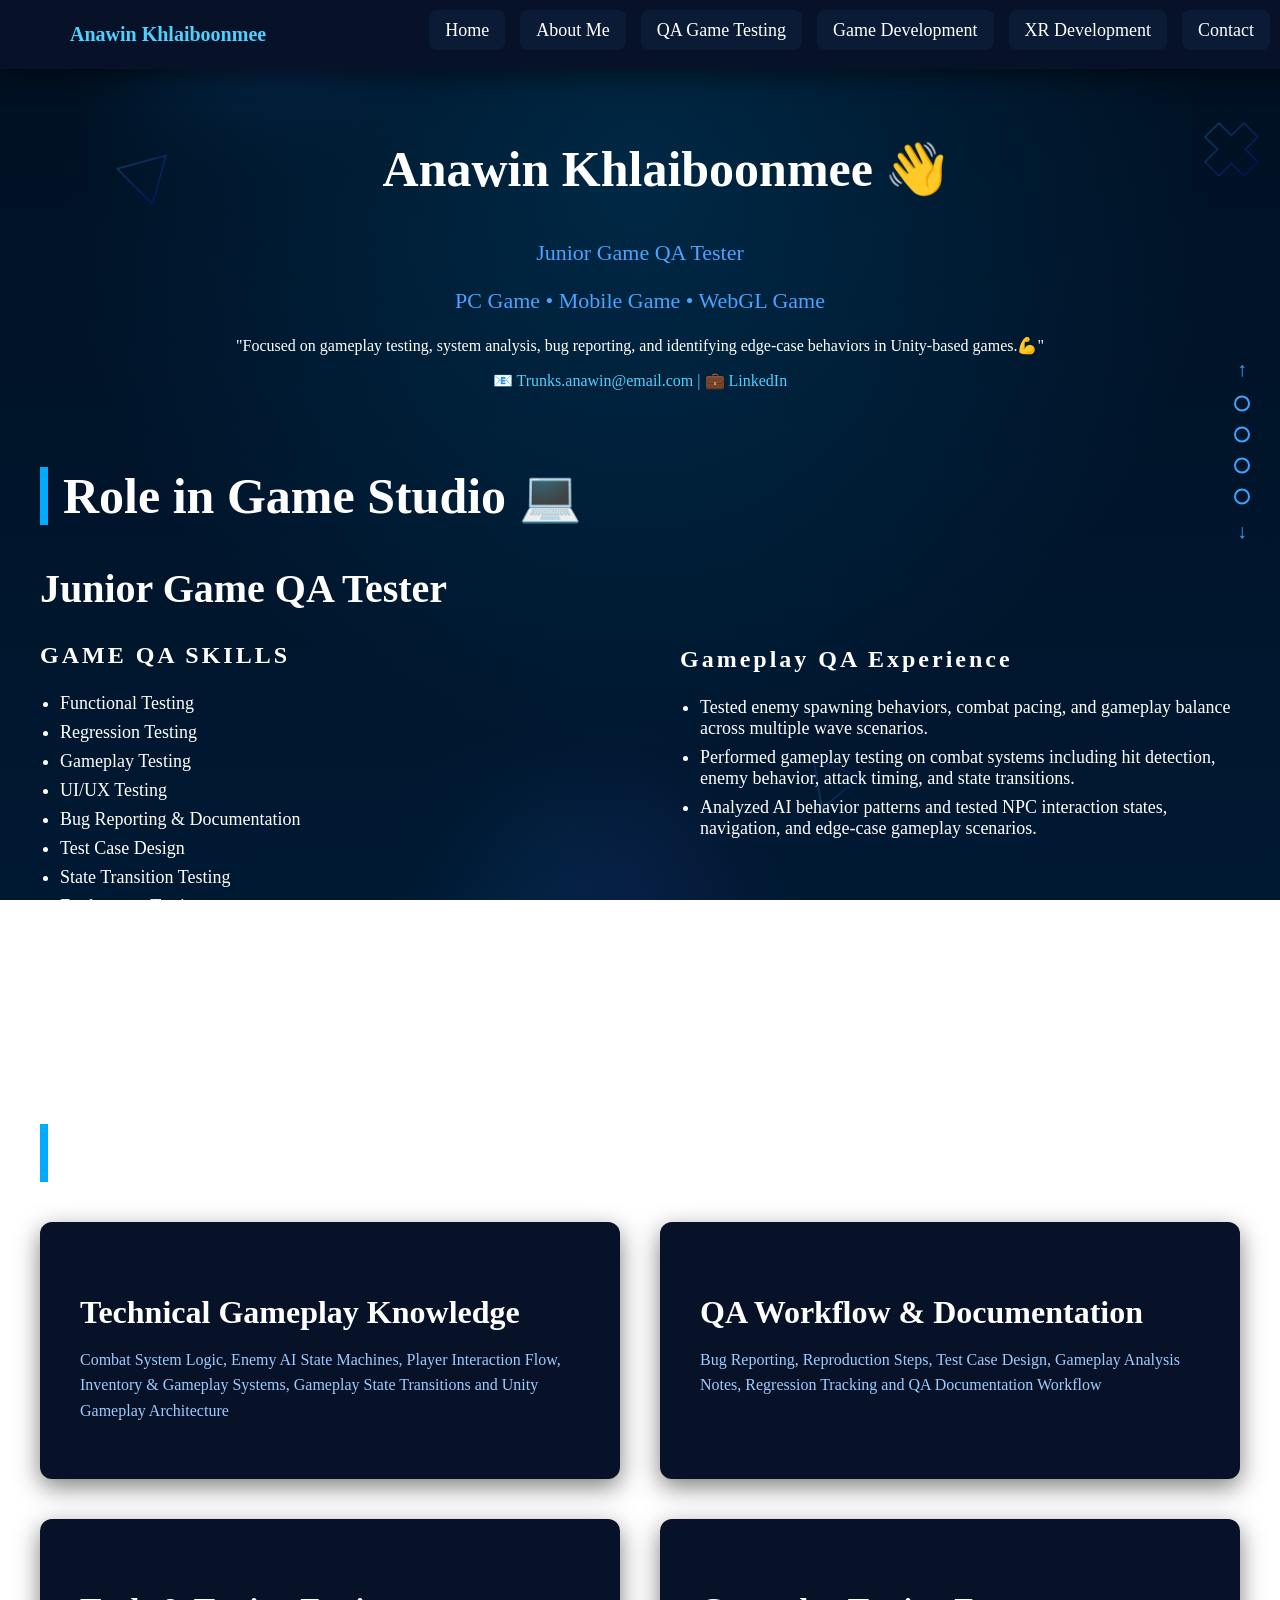
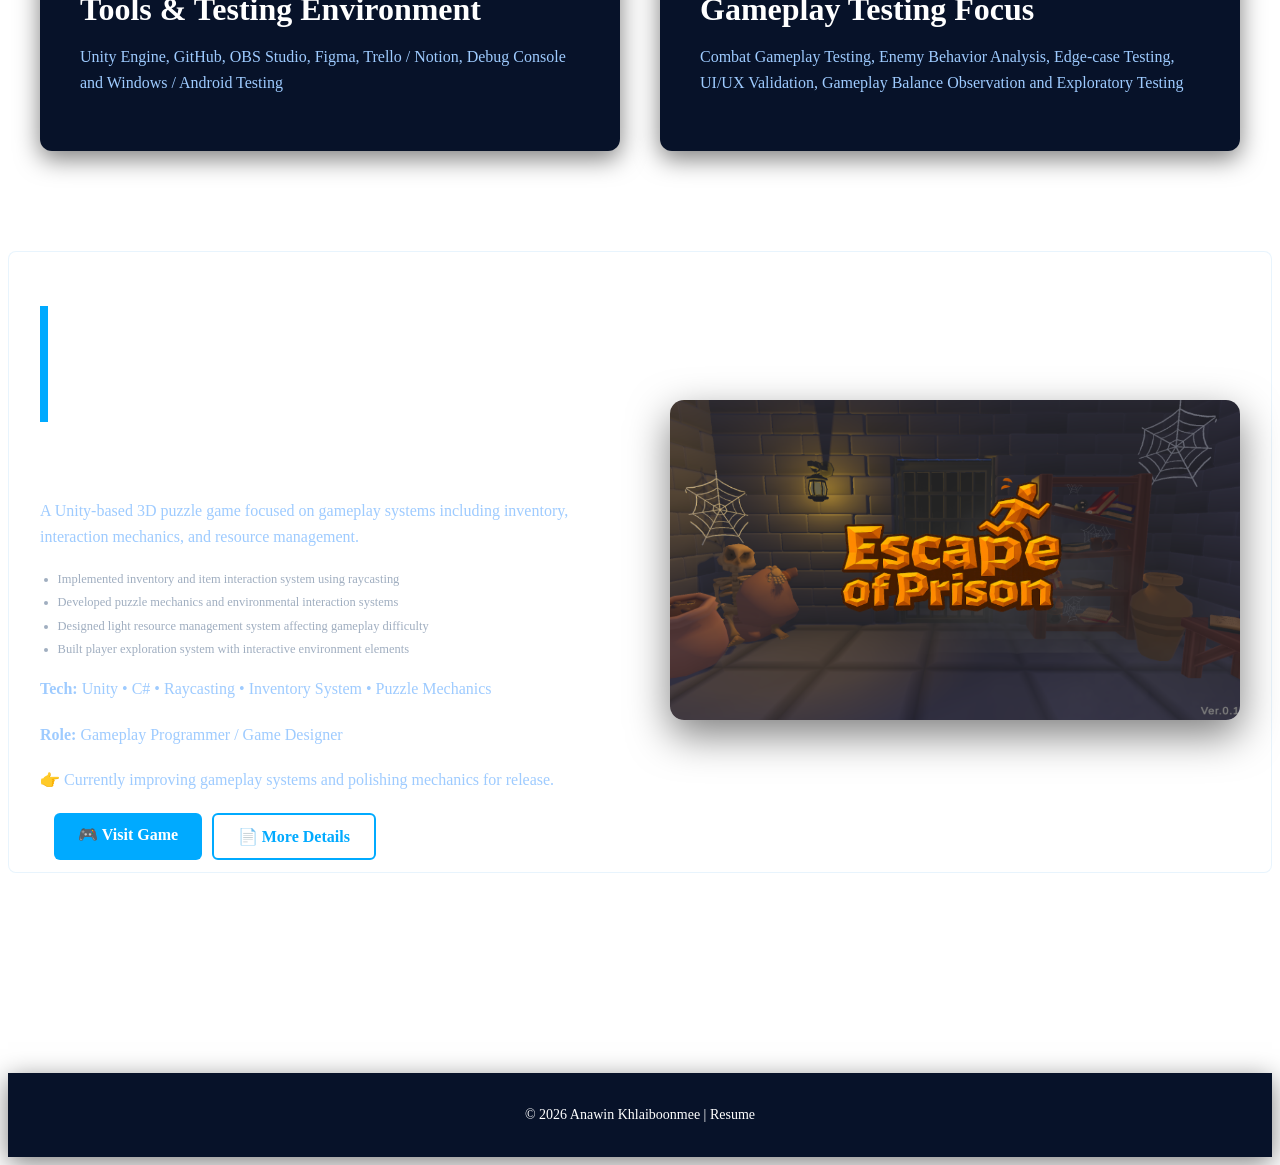
==== index.html @ 95ce9db5 "NewUpdate QA Tester" ====
<!DOCTYPE html>
<html lang="en">

<head>
<meta charset="UTF-8">
<meta name="viewport" content="width=device-width, initial-scale=1.0">
<title>Game QA Portfolio</title>
<link rel="stylesheet" href="style.css">
</head>

<body>
 <main class="main-content">
<!-- ================= NAVBAR ================= -->
<nav class="navbar">
  <div class="navbar-container">

    <div class="logo">Anawin Khlaiboonmee</div>

<ul class="nav-links" id="nav-links">
  <li><a href="index.html">Home</a></li>
  <li><a href="about.html">About Me</a></li>
    <li><a href="qa-game-project.html">QA Game Testing</a></li>
  <li><a href="game-project.html">Game Development</a></li>
  <li><a href="xr-project.html">XR Development</a></li>
  <li><a href="contact.html">Contact</a></li>
</ul>

  </div>
</nav>


<!-- ================= HERO ================= -->
<section class="hero" id="hero">

<h1 class="Name">Anawin Khlaiboonmee 👋</h1>

<p class="subtitle">
Junior Game QA Tester
</p>

<p class="platforms">
PC Game • Mobile Game • WebGL Game
</p>

<p class="watchword">
"Focused on gameplay testing, system analysis, bug reporting, and identifying edge-case behaviors in Unity-based games.💪"
</p>

<p class="contact">
📧 Trunks.anawin@email.com |
💼 <a href="https://www.linkedin.com/in/anawin-khlaiboonmee-aa7170331/" target="_blank" class="linkedin">LinkedIn</a>
</p>

</section>

<!-- ================= Scroll Button================= -->
<div class="section-nav">

    <div class="arrow up" id="scrollUp">↑</div>

    <span class="dot active" data-section="hero"></span>
    <span class="dot" data-section="role"></span>
    <span class="dot" data-section="experience"></span>
    <span class="dot" data-section="project"></span>

    <div class="arrow down" id="scrollDown">↓</div>
</div>


<!-- ================= Game Shouting=================  
<canvas id="gameCanvas"></canvas>

<div id="ui">
    <button id="startBtn">Start Game</button>

    <p>Score: <span id="score">0</span></p>
    <p>Time: <span id="time">10</span></p>
    <p>High Score: <span id="highScore">0</span></p>
    <p>Players: <span id="playerCount">0</span></p>
</div>
-->
<!-- ================= UNITY DEVELOPER ================= -->
<section class="Dev-skill-section" id="role">

<div class="dev-skill-container">

<!-- LEFT -->
<div class="Dev-skill-left">

<h1 class="title-role">Role in Game Studio 💻</h1>

<h1 class="title-dev">Junior Game QA Tester</h1>

<h3>GAME QA SKILLS</h3>
<ul>
<li>Functional Testing</li>
<li>Regression Testing</li>
<li>Gameplay Testing</li>
<li>UI/UX Testing</li>
<li>Bug Reporting & Documentation</li>
<li>Test Case Design</li>
<li>State Transition Testing</li>
<li>Exploratory Testing</li>
<li>Combat & Gameplay Analysis</li>
</ul>

</div>

<!-- RIGHT -->
<div class="Dev-skill-right">

<h3>Gameplay QA Experience</h3>
<ul>
<li>Tested enemy spawning behaviors, combat pacing, and gameplay balance across multiple wave scenarios.</li>
<li>Performed gameplay testing on combat systems including hit detection, enemy behavior, attack timing, and state transitions.</li>
<li>Analyzed AI behavior patterns and tested NPC interaction states, navigation, and edge-case gameplay scenarios.</li>
</ul>

</div>

</div>

</section>

<!-- Expertise Section -->
<section class="expertise-section" id="experience">

<div class="expertise-container">

<h2 class="expertise-title">Technical + Workflow + QA Mindset</h2>

<div class="expertise-grid">

<div class="expertise-box">
<h3>Technical Gameplay Knowledge</h3>
<p>Combat System Logic, Enemy AI State Machines, Player Interaction Flow, Inventory & Gameplay Systems, Gameplay State Transitions and Unity Gameplay Architecture</p>
</div>

<div class="expertise-box">
<h3>QA Workflow & Documentation</h3>
<p>Bug Reporting, Reproduction Steps, Test Case Design, Gameplay Analysis Notes, Regression Tracking and QA Documentation Workflow</p>
</div>

<div class="expertise-box">
<h3>Tools & Testing Environment</h3>
<p>Unity Engine, GitHub, OBS Studio, Figma, Trello / Notion, Debug Console and Windows / Android Testing</p>
</div>

<div class="expertise-box">
<h3>Gameplay Testing Focus</h3>
<p>Combat Gameplay Testing, Enemy Behavior Analysis, Edge-case Testing, UI/UX Validation, Gameplay Balance Observation and Exploratory Testing</p>
</div>

</div>

</div>

</section>

<!-- Current Project Section -->
<section class="project-section" id="project">

<div class="project-container">

<!-- LEFT SIDE -->
<div class="project-left">

<h2 class="project-title">Escape of Prison(In Development)</h2>

<h3>Focus: Gameplay Systems & Interaction Design</h3>

    <p>
        A Unity-based 3D puzzle game focused on gameplay systems including
         inventory, interaction mechanics, and resource management.
    </p>

    <ul class="project0-features">
        <li>Implemented inventory and item interaction system using raycasting</li>
        <li>Developed puzzle mechanics and environmental interaction systems</li>
        <li>Designed light resource management system affecting gameplay difficulty</li>
        <li>Built player exploration system with interactive environment elements</li>
    </ul>

    <p><strong>Tech:</strong> Unity • C# • Raycasting • Inventory System • Puzzle Mechanics</p>

    <p><strong>Role:</strong> Gameplay Programmer / Game Designer</p>

        <p>
        👉 Currently improving gameplay systems and polishing mechanics for release.
    </p>
    <div class="project-buttons showcase-buttons">

<a href="https://pt-devt.itch.io/escape-of-prison"class="btn-primary"target="_blank">
🎮 Visit Game
</a>

<a href="dev-project.html"class="btn-secondary">📄 More Details</a>

</div>
</div>

<!-- RIGHT SIDE -->
<div class="project-right reveal-right">
<img src="images/Escape_Game.png" alt="Monster Buddy AR">
<script src="script.js"></script>
</div>
</div>
</section>
</main>
<!-- ================= FOOTER ================= -->
<footer class="footer-bar">

<p>© 2026 Anawin Khlaiboonmee | Resume</p>

</footer>


</body>
</html>
---- style.css ----
/* ---------------- GLOBAL ---------------- */

body{
background:
radial-gradient(circle at 50% 20%, rgba(0,170,255,0.15), transparent 60%),
linear-gradient(
180deg,
rgba(0,29,61,0.55),
rgba(0,38,77,0.65)
),
url("Background.png");

background-size:cover;
background-position:center;
background-repeat:no-repeat;
background-attachment:fixed;

color:white;
min-height:100vh;
overflow-x:hidden;

}

main{
    flex:1;
}

/* ---------------- NAVBAR ---------------- */

.navbar{
    position:fixed;
    top:0;
    left:0;
    width:100%;
    display:flex;
    justify-content:center;
    background:#071229;
    padding:20px 30px;
    box-shadow:0 6px 25px rgba(0,0,0,0.5);
    z-index:1000;
}

.navbar-container{
    width:100%;
    max-width:1200px;
    display:flex;
    justify-content:space-between;
    align-items:center;
}

.menu-toggle{
    display:none;
    font-size:28px;
    cursor:pointer;
    color:white;
}

.logo{
    font-size:20px;
    font-weight:bold;
    color:#4fd1ff;
}
.Name{
    font-size:50px;
}
.nav-links{
    display:flex;
    list-style:none;
    gap:15px;
    margin:0;
    padding:0;
}

.nav-links a{
    text-decoration:none;
    padding:10px 16px;
    border-radius:8px;
    background:#0b1b35;
    color:white;
}


/* ---------------- HERO ---------------- */

.hero{
    text-align:center;
    margin-top:140px;   /* ลดลงเล็กน้อย */
}

.Name{
    padding-top:0;      /* ลบ padding-top */
    padding-left:50px;    /* ลบ padding-right */
}

.subtitle,
.platforms{
    margin-top:10px;
    font-size:22px;
    color:#4ba2ff;
}

.contact{
    margin-top:10px;
    color:#4fd1ff;
}

.linkedin{
    color:#4fd1ff;
    text-decoration:none;
}

.linkedin:hover{
    color:#0077b5;
}

/* ---------------- Scroll-Button ---------------- */
.section-nav{
    position:fixed;
    right:30px;
    top:50%;
    transform:translateY(-50%);
    display:flex;
    flex-direction:column;
    align-items:center;
    gap:15px;
    z-index:1000;
}

.dot{
    width:12px;
    height:12px;
    border-radius:50%;
    border:2px solid #3aa3ff;
    cursor:pointer;
    transition:0.3s;
}

.dot.active{
    background:#3aa3ff;
    box-shadow:0 0 10px #3aa3ff;
    animation:pulse 1.5s infinite;
}

.arrow{
    font-size:20px;
    color:#3aa3ff;
    cursor:pointer;
    transition:0.3s;
}

.arrow:hover{
    transform:scale(1.3);
}

@keyframes pulse{

    0%{transform:scale(1)}
    50%{transform:scale(1.3)}
    100%{transform:scale(1)}

}


/* ---------------- Mini Game ---------------- */

#gameCanvas {
    position: fixed;
    top: 0;
    left: 0;
    z-index: 1; /* ให้สูงขึ้นนิดนึง */
}

#ui {
    position: fixed;
    bottom: 20px;
    right: 20px;

    z-index: 999; /* อยู่หน้าสุด */
    
    background: rgba(0, 0, 0, 0.6);
    padding: 15px;
    border-radius: 10px;
    color: white;
}
#ui {
    pointer-events: auto;
}

#gameCanvas {
    pointer-events: auto;
}


/* ---------------- DEV + QA + design SECTION BASE ---------------- */

.Dev-skill-section,
.QA-section,
.Game-design-section{
    padding:20px 20px;
}

.dev-skill-container,
.QA-container,
.Game-design-container{
    max-width:1200px;
    margin:auto;

    display:flex;
    justify-content:space-between;
    align-items:flex-start;
    gap:80px;
}

/* columns */

.Dev-skill-left,
.Dev-skill-right,
.QA-skill-left,
.QA-skill-right,
.Game-design-skill-left,
.Game-design-skill-right{
    flex:1;
    
}

/* ---------------- TITLES ---------------- */
.title-role{
    border-left:8px solid #00aaff;
    padding-left:15px;
    font-size:50px;
    font-weight:700;
    margin-bottom:40px;
}

.title-dev,
.title-QA,
.title-Game-design{
    font-size:40px;
    font-weight:700;
    margin-bottom:20px;
}

/* ---------------- HEADINGS ---------------- */

.Dev-skill-section h3,
.QA-section h3,
.Game-design-section h3{
    margin-top:30px;
    letter-spacing:3px;
    font-size:24px;
}

/* ---------------- LIST ---------------- */
.Dev-skill-right{
    margin-top:190px;
}

.QA-skill-right{
    margin-top:75px;
}
.Game-design-skill-right{
    margin-top:75px;
}
ul{
    margin-top:10px;
    padding-left:20px;
    
}

li{
    margin-bottom:8px;
    font-size:18px;
}

/* ---------------- FOOTER ---------------- */


.footer-bar {
    width: 100%;
    margin-top:200px;
    padding: 20px 0;
    text-align: center;
    background: #071229;
    font-size: 14px;
    box-shadow: 0 6px 25px rgba(0,0,0,0.5);
}

/* -------- EXPERTISE SECTION -------- */

.expertise-section{
padding:100px 20px;
}

.expertise-container{
max-width:1200px;
margin:auto;
}

.expertise-title{
    border-left:8px solid #00aaff;
    padding-left:15px;
    font-size:50px;
    font-weight:700;
    margin-bottom:40px;

    text-align:left;
}


.expertise-grid{
display:grid;
grid-template-columns:1fr 1fr;
gap:40px;
}

.expertise-box{
background:#071229;
padding:40px;
border-radius:12px;
box-shadow:0 8px 25px rgba(0,0,0,0.5);
text-align:left;
}

.expertise-box h3{
margin-bottom:10px;
font-size:32px;
}

.expertise-box p{
color:#9ecbff;
line-height:1.6;
}

/* -------- CURRENT PROJECT -------- */

.project-section{
padding:50px 20px;
}

.project-container{
max-width:1200px;
margin:auto;

display:flex;
justify-content:space-between;
align-items:center;

gap:80px;
}

.project-left{
flex:1;
}

.project-right{
flex:1;
text-align:center;
}

.project-title{
border-left:8px solid #00aaff;
padding-left:15px;
font-size:50px;
margin-bottom:30px;
}

.project-left h3{
font-size:26px;
margin-bottom:15px;
}

.project-left p{
color:#9ecbff;
line-height:1.6;
margin-bottom:20px;
}

.project-left li{
margin-bottom:8px;
}

.project-right img{
max-width:100%;
border-radius:10px;
box-shadow:0 10px 30px rgba(0,0,0,0.5);
}

/* scroll reveal animation */
.reveal-right{
opacity:0;
transform:translateX(120px);
filter:blur(6px);
transition:all 0.9s ease;
}

.reveal-right.active{
opacity:1;
transform:translateX(0);
filter:blur(0);
}

/* -------- PROJECT BUTTONS -------- */

.project-buttons {
  margin-top: 30px;
  display: flex;
  flex-direction: row;
  gap: 15px;
  padding-right: 220px;
}

.btn-primary{
background:#00aaff;
color:white;

border:none;
padding:12px 24px;

font-size:16px;
font-weight:600;

border-radius:6px;

cursor:pointer;

transition:all 0.25s ease;
}

.btn-primary:hover{
background:#008fcc;
transform:translateY(-2px);
box-shadow:0 6px 15px rgba(0,0,0,0.4);
}

/* secondary button */
.project-buttons a{
text-decoration:none !important;
}
.btn-secondary{
background:transparent;
color:#00aaff;

border:2px solid #00aaff;
padding:12px 24px;

font-size:16px;
font-weight:600;

border-radius:6px;

cursor:pointer;

transition:all 0.25s ease;

text-decoration:none;
display:inline-block;
}

.btn-secondary,
.btn-secondary:link,
.btn-secondary:visited{
text-decoration:none;
color:#00aaff;
}

.btn-secondary:hover,
.btn-secondary:active{
background:#00aaff;
color:white;
transform:translateY(-2px);
text-decoration:none;
}


/* ---------------- INTRO SECTION ----------------*/

.Introduction-section{
    padding: 80px 10%;
}

/* container layout */

.project-container{
    display: flex;
    align-items: center;
    justify-content: space-between;
    gap: 60px;
}

/* LEFT TEXT AREA */

.Introduction-left{
    max-width: 600px;
}

/* TITLE */

.introduction-title{
    border-left:8px solid #00aaff;
    font-size: 50px;
    font-weight: 700;
    margin-bottom: 25px;
    position: relative;
    padding-left: 20px;
}

/* name */

.Name-Introduction{
    font-size: 28px;
}
.Name-Unitysity{
    font-size: 20px;
}
/* paragraph */

.Introduction-left p{
    text-align: justify;      /* เรียงขอบซ้ายขวา */
    max-width: 620px;         /* ความกว้างข้อความ */
    line-height: 1.7;         /* ระยะห่างบรรทัด */
    margin-bottom: 20px;      /* ระยะห่างระหว่าง paragraph */
    font-size: 17px;
    color: #99b9f1;
}

/* RIGHT IMAGE */

.profile-right{
    display: flex;
    justify-content: center;
    align-items: center;
}

/* profile image */

.profile-img{
    width: 620px;
    max-width: 100%; 
    transform: translateX(60px);
    transition: transform 0.3s ease;
}

/* hover effect */

.profile-img:hover{
    transform: scale(1.05);
}

/* ---------------- Contact SECTION ---------------- */
.contact-left{
    max-width:600px;
}
.project-container{
    display:flex;
    justify-content:flex-start;
}
.Contact-title{
    border-left:8px solid #00aaff;
    font-size: 50px;
    font-weight: 700;
    margin-bottom: 25px;
    position: relative;
    padding-left: 20px;
}
.contact-btn{
    display: inline-flex;
    align-items: center;
    justify-content: center;

    padding: 8px 16px;
    margin-top: 8px;

    border: 2px solid #00b4ff;
    border-radius: 8px;

    color: #8fd3ff;
    text-decoration: none;
    font-size: 14px;

    background: transparent;
    transition: 0.3s ease;
}

.contact-btn:hover{
    background: #00b4ff;
    color: #001b2e;
}
.contact-btn:hover{
    background:#00b4ff;
    color:#001b2e;
    box-shadow:0 0 10px #00b4ff;
}

/* ---------------- Project0 ---------------- */

/* ── Wrapper ── */
.projects0 {
  max-width: 1200px;
  margin: auto;
  padding: 40px;
}

/* ── Card ── */
.project0-card {
  display: flex;
  gap: 32px;
  background: #0a1f35;
  border-radius: 12px;
  padding: 30px;
  box-shadow: 0 10px 25px rgba(0, 0, 0, 0.4);
  align-items: flex-start;
}

/* ── LEFT: info ── */
.project0-info {
  flex: 1.2;        /* ซ้ายกว้างกว่าขวานิดนึง */
  min-width: 0;
}

.project0-info h2 {
  margin-bottom: 8px;
}

.project0-info p {
  margin-bottom: 12px;
  font-size: 0.88rem;
  line-height: 1.6;
  color: #a0aec0;
}

/* ── Tag row ── */
.project-tag-row {
  display: flex;
  align-items: center;
  gap: 0.75rem;
  flex-wrap: wrap;
  margin-bottom: 0.5rem;
}

.release-badge {
  font-size: 0.72rem;
  font-weight: 600;
  color: #68d391;
  background: rgba(104, 211, 145, 0.1);
  border: 1px solid rgba(104, 211, 145, 0.35);
  border-radius: 20px;
  padding: 0.2rem 0.7rem;
}

/* ── Stats Strip ── */
.project-stats {
  display: flex;
  align-items: center;
  margin: 0.75rem 0 1rem;
  padding: 0.65rem 1rem;
  background: rgba(255, 255, 255, 0.04);
  border: 1px solid rgba(99, 179, 237, 0.2);
  border-radius: 10px;
}

.stat-item {
  display: flex;
  flex-direction: column;
  align-items: center;
  flex: 1;
}

.stat-number {
  font-size: 1.3rem;
  font-weight: 700;
  color: #63b3ed;
  line-height: 1;
}

.stat-label {
  font-size: 0.6rem;
  color: #718096;
  text-transform: uppercase;
  letter-spacing: 0.06em;
  margin-top: 0.2rem;
}

.stat-divider {
  width: 1px;
  height: 1.8rem;
  background: rgba(99, 179, 237, 0.2);
  flex-shrink: 0;
}

/* ── Two-column rows ── */
.project-sections-row {
  display: flex;
  flex-direction: row;
  gap: 0.75rem;
  margin: 0.75rem 0;
}

.project-section {
  flex: 1;
  min-width: 0;
  background: rgba(255, 255, 255, 0.03);
  border: 1px solid rgba(99, 179, 237, 0.15);
  border-radius: 8px;
  padding: 0.75rem 1rem;
}

.project-section h4 {
  font-size: 0.82rem;
  color: #63b3ed;
  margin-bottom: 0.5rem;
}

.project0-features {
  list-style: disc;
  padding-left: 1.1rem;
  margin: 0;
}

.project0-features li {
  font-size: 0.78rem;
  color: #a0aec0;
  line-height: 1.7;
  margin-bottom: 2px;
}

/* ── Bug Severity ── */
.project-section-wide {
  margin-top: 0.75rem;
  margin-bottom: 0.5rem;
}

.project-section-wide h4 {
  font-size: 0.82rem;
  color: #63b3ed;
  margin-bottom: 0.5rem;
}

.severity-row {
  display: flex;
  gap: 0.5rem;
  flex-wrap: wrap;
}

.severity-badge {
  padding: 0.2rem 0.65rem;
  border-radius: 5px;
  font-size: 0.75rem;
  font-weight: 600;
}

.s1 { background: rgba(245,101,101,0.15); color: #fc8181; border: 1px solid rgba(245,101,101,0.4); }
.s2 { background: rgba(237,137,54,0.15);  color: #f6ad55; border: 1px solid rgba(237,137,54,0.4); }
.s3 { background: rgba(104,211,145,0.15); color: #68d391; border: 1px solid rgba(104,211,145,0.4); }

/* ── Key Finding ── */
.key-finding {
  margin-top: 0.5rem;
  padding: 0.4rem 0.75rem;
  background: rgba(99, 179, 237, 0.06);
  border-left: 3px solid #63b3ed;
  border-radius: 0 5px 5px 0;
  font-size: 0.76rem;
  color: #a0aec0;
  font-style: italic;
}

/* ── Tools line ── */
.project-tools {
  font-size: 0.76rem;
  color: #718096;
  margin-top: 0.75rem;
  line-height: 1.8;
}

/* ── RIGHT: media ── */
.project0-media {
  flex: 1;
  display: flex;
  flex-direction: column;
  gap: 10px;
  position: relative;
  overflow: hidden;
  min-width: 0;
  max-width: 480px;
}
.QA-media{
      padding-top: 100px;

}

/* ── Slider ── */
.media-slider {
  display: flex;
  transition: transform 0.4s ease;
  width: 100%;
  border-radius: 8px;
  overflow: visible; 
}

.media-slider img,
.media-slider video {
  width: 100%;
  flex: 0 0 100%;
  object-fit: cover;
  object-position: center;
  border-radius: 8px;
  aspect-ratio: 16 / 9;
}

/* ── Dots ── */
.slider-dots {
  display: flex;
  justify-content: center;
  gap: 10px;
  margin-top: 6px;
}

.slider-dot {
  width: 30px;
  height: 6px;
  background: #555;
  border-radius: 10px;
  cursor: pointer;
  transition: 0.3s;
}

.slider-dot.active {
  background: #00c3ff;
  width: 40px;
}

/* ── Buttons ── */
.project-buttons {
  display: flex;
  flex-direction: row;
  justify-content: center;
  gap: 0.6rem;
  flex-wrap: wrap;
  margin-top: 4px;
}

.project1-btn {
  display: inline-block;
  padding: 9px 18px;
  background: rgba(99, 179, 237, 0.15);
  border: 1px solid rgba(99, 179, 237, 0.4);
  border-radius: 6px;
  text-decoration: none;
  color: #63b3ed;
  font-size: 0.82rem;
  font-weight: 600;
  transition: 0.2s;
}

.project1-btn:hover {
  background: rgba(99, 179, 237, 0.25);
}

.primary-btn {
  background: #63b3ed !important;
  color: #1a202c !important;
  font-weight: 700 !important;
  border-color: #63b3ed !important;
}

.primary-btn:hover {
  background: #90cdf4 !important;
}

.QAproject-buttons{
  margin-top: 30px;
  display: flex;
  flex-direction: row;
  gap: 15px;
  padding-left: 110px;
}
/* ---------------- Project1 ---------------- */
.project1-features{
    margin:10px 0;
    padding-left:18px;
}

.project1-features li{
    margin-bottom:4px;
}

.projects1{
    max-width:1200px;
    margin:auto;
    padding:40px;
}

.project1-card{
    display:flex;
    gap:40px;
    background:#0a1f35;
    border-radius:12px;
    padding:30px;
    box-shadow:0 10px 25px rgba(0,0,0,0.4);
}

/* LEFT */
.project1-info{
    flex:1;
}

.project1-info h2{
    margin-bottom:10px;
}

.project1-info p{
    margin-bottom:15px;
}

.project1-btn{
    display:inline-block;
    padding:10px 18px;
    background:#3aa3ff;
    border-radius:6px;
    text-decoration:none;
    color:white;
}

/* RIGHT */

.project1-media{
    flex:1;
    position:relative;
    overflow:hidden;
}

/* slider */
.media-slider{
    display:flex;
    transition: transform 0.4s ease;
    will-change: transform;
}

.media-slider img,
.media-slider video{
    width:100%;
    flex:0 0 100%;
    border-radius:8px;
}

/* dots */
.slider-dots{
    display:flex;
    justify-content:center;
    gap:10px;
    margin-top:10px;
}

.slider-dot{
    width:30px;
    height:6px;
    background:#555;
    border-radius:10px;
    cursor:pointer;
    transition:0.3s;
}

.slider-dot.active{
    background:#00c3ff;
    width:40px;
}

/* ---------------- Project2 ---------------- */
.project2-features{
    margin:10px 0;
    padding-left:18px;
}

.project2-features li{
    margin-bottom:4px;
}

.projects2{
    max-width:1200px;
    margin:auto;
    padding:40px;
}

.project2-card{
    display:flex;
    gap:40px;
    background:#0a1f35;
    border-radius:12px;
    padding:30px;
    box-shadow:0 10px 25px rgba(0,0,0,0.4);
}

/* LEFT */
.project2-info{
    flex:1;
}

.project2-info h2{
    margin-bottom:10px;
}

.project2-info p{
    margin-bottom:15px;
}

.project2-btn{
    display:inline-block;
    padding:10px 18px;
    background:#3aa3ff;
    border-radius:6px;
    text-decoration:none;
    color:white;
}

/* RIGHT */

.project2-media{
    flex:1;
    position:relative;
    overflow:hidden;
}

.media-slider{
    display:flex;
    transition:0.4s;
}

.media-slider img,
.media-slider video{
    width:100%;
    border-radius:8px;
}

/* buttons */

.prev, .next{
    position:absolute;
    top:45%;
    transform:translateY(-50%);
    background:#00000080;
    border:none;
    color:white;
    font-size:20px;
    padding:10px;
    cursor:pointer;
}

.prev{ left:5px }
.next{ right:5px }


/* ---------------- Project3 ---------------- */
.project3-features{
    margin:10px 0;
    padding-left:18px;
}

.project3-features li{
    margin-bottom:4px;
}

.projects3{
    max-width:1200px;
    margin:auto;
    padding:40px;
}

.project3-card{
    display:flex;
    gap:40px;
    background:#0a1f35;
    border-radius:12px;
    padding:30px;
    box-shadow:0 10px 25px rgba(0,0,0,0.4);
}

/* LEFT */
.project3-info{
    flex:1;
}

.project3-info h2{
    margin-bottom:10px;
}

.project3-info p{
    margin-bottom:15px;
}

.project3-btn{
    display:inline-block;
    padding:10px 18px;
    background:#3aa3ff;
    border-radius:6px;
    text-decoration:none;
    color:white;
}

/* RIGHT */

.project3-media{
    flex:1;
    position:relative;
    overflow:hidden;
}

.media-slider{
    display:flex;
    transition:0.4s;
}

.media-slider img,
.media-slider video{
    width:100%;
    border-radius:8px;
}

/* buttons */

.prev, .next{
    position:absolute;
    top:45%;
    transform:translateY(-50%);
    background:#00000080;
    border:none;
    color:white;
    font-size:20px;
    padding:10px;
    cursor:pointer;
}

.prev{ left:5px }
.next{ right:5px }

/* ---------------- Project3 ---------------- */
.project4-features{
    margin:10px 0;
    padding-left:18px;
}

.project4-features li{
    margin-bottom:4px;
}

.projects4{
    max-width:1200px;
    margin:auto;
    padding:40px;
}

.project4-card{
    display:flex;
    gap:40px;
    background:#0a1f35;
    border-radius:12px;
    padding:30px;
    box-shadow:0 10px 25px rgba(0,0,0,0.4);
}

/* LEFT */
.project4-info{
    flex:1;
}

.project4-info h2{
    margin-bottom:10px;
}

.project4-info p{
    margin-bottom:15px;
}

.project4-btn{
    display:inline-block;
    padding:10px 18px;
    background:#3aa3ff;
    border-radius:6px;
    text-decoration:none;
    color:white;
}

/* RIGHT */

.project4-media{
    flex:1;
    position:relative;
    overflow:hidden;
}

.media-slider{
    display:flex;
    transition:0.4s;
}

.media-slider img,
.media-slider video{
    width:100%;
    border-radius:8px;
}

/* buttons */

.prev, .next{
    position:absolute;
    top:45%;
    transform:translateY(-50%);
    background:#00000080;
    border:none;
    color:white;
    font-size:20px;
    padding:10px;
    cursor:pointer;
}

.prev{ left:5px }
.next{ right:5px }

/* ---------------- Project5 ---------------- */
.project5-features{
    margin:10px 0;
    padding-left:18px;
}

.project5-features li{
    margin-bottom:4px;
}

.projects5{
    max-width:1200px;
    margin:auto;
    padding:40px;
}

.project5-card{
    display:flex;
    gap:40px;
    background:#0a1f35;
    border-radius:12px;
    padding:30px;
    box-shadow:0 10px 25px rgba(0,0,0,0.4);
}

/* LEFT */
.project5-info{
    flex:1;
}

.project5-info h2{
    margin-bottom:10px;
}

.project5-info p{
    margin-bottom:15px;
}

.project5-btn{
    display:inline-block;
    padding:10px 18px;
    background:#3aa3ff;
    border-radius:6px;
    text-decoration:none;
    color:white;
}

/* RIGHT */

.project5-media{
    flex:1;
    position:relative;
    overflow:hidden;
}

.media-slider{
    display:flex;
    transition:0.4s;
}

.media-slider img,
.media-slider video{
    width:100%;
    border-radius:8px;
}

/* buttons */

.prev, .next{
    position:absolute;
    top:45%;
    transform:translateY(-50%);
    background:#00000080;
    border:none;
    color:white;
    font-size:20px;
    padding:10px;
    cursor:pointer;
}

.prev{ left:5px }
.next{ right:5px }

/* ---------------- Project6 ---------------- */
.project6-features{
    margin:10px 0;
    padding-left:18px;
}

.project6-features li{
    margin-bottom:4px;
}

.projects6{
    max-width:1200px;
    margin:auto;
    padding:40px;
}

.project6-card{
    display:flex;
    gap:40px;
    background:#0a1f35;
    border-radius:12px;
    padding:30px;
    box-shadow:0 10px 25px rgba(0,0,0,0.4);
}

/* LEFT */
.project6-info{
    flex:1;
}

.project6-info h2{
    margin-bottom:10px;
}

.project6-info p{
    margin-bottom:15px;
}

.project6-btn{
    display:inline-block;
    padding:10px 18px;
    background:#3aa3ff;
    border-radius:6px;
    text-decoration:none;
    color:white;
}

/* RIGHT */

.project6-media{
    flex:1;
    position:relative;
    overflow:hidden;
}

.media-slider{
    display:flex;
    transition:0.4s;
}

.media-slider img,
.media-slider video{
    width:100%;
    border-radius:8px;
}

/* buttons */

.prev, .next{
    position:absolute;
    top:45%;
    transform:translateY(-50%);
    background:#00000080;
    border:none;
    color:white;
    font-size:20px;
    padding:10px;
    cursor:pointer;
}

.prev{ left:5px }
.next{ right:5px }

/* ---------------- qa-project1 ---------------- */
.qa-project1-features{
    margin:10px 0;
    padding-left:18px;
}

.qa-project1-features li{
    margin-bottom:4px;
}

.qa-project1{
    max-width:1200px;
    margin:auto;
    padding:40px;
}

.qa-project1-card{
    display:flex;
    gap:40px;
    background:#0a1f35;
    border-radius:12px;
    padding:30px;
    box-shadow:0 10px 25px rgba(0,0,0,0.4);
}

/* LEFT */
.qa-project1-info{
    flex:1;
}

.qa-project1-info h2{
    margin-bottom:10px;
}

.qa-project1-info p{
    margin-bottom:15px;
}

.qa-project1-btn{
    display:inline-block;
    padding:10px 18px;
    background:#3aa3ff;
    border-radius:6px;
    text-decoration:none;
    color:white;
}

/* RIGHT */

.qa-project1-media{
    flex:1;
    position:relative;
    overflow:hidden;
}

.media-slider{
    display:flex;
    transition:0.4s;
}

.media-slider img,
.media-slider video{
    width:100%;
    border-radius:8px;
}

/* buttons */

.prev, .next{
    position:absolute;
    top:45%;
    transform:translateY(-50%);
    background:#00000080;
    border:none;
    color:white;
    font-size:20px;
    padding:10px;
    cursor:pointer;
}

.prev{ left:5px }
.next{ right:5px }

/* ---------------- qa-project2 ---------------- */
.qa-project2-features{
    margin:10px 0;
    padding-left:18px;
}

.qa-project2-features li{
    margin-bottom:4px;
}

.qa-project2{
    max-width:1200px;
    margin:auto;
    padding:40px;
}

.qa-project2-card{
    display:flex;
    gap:40px;
    background:#0a1f35;
    border-radius:12px;
    padding:30px;
    box-shadow:0 10px 25px rgba(0,0,0,0.4);
}

/* LEFT */
.qa-project2-info{
    flex:1;
}

.qa-project2-info h2{
    margin-bottom:10px;
}

.qa-project2-info p{
    margin-bottom:15px;
}

.qa-project2-btn{
    display:inline-block;
    padding:10px 18px;
    background:#3aa3ff;
    border-radius:6px;
    text-decoration:none;
    color:white;
}

/* RIGHT */

.qa-project2-media{
    flex:1;
    position:relative;
    overflow:hidden;
}

.media-slider{
    display:flex;
    transition:0.4s;
}

.media-slider img,
.media-slider video{
    width:100%;
    border-radius:8px;
}

/* buttons */

.prev, .next{
    position:absolute;
    top:45%;
    transform:translateY(-50%);
    background:#00000080;
    border:none;
    color:white;
    font-size:20px;
    padding:10px;
    cursor:pointer;
}

.prev{ left:5px }
.next{ right:5px }
/* ---------------- MOBILE ---------------- */

@media (max-width:768px){

/* ---------- NAVBAR ---------- */
.navbar-container{
flex-direction:column;
align-items:center;
gap:10px;
}

.nav-links{
flex-wrap:wrap;
justify-content:center;
gap:8px;
}

.nav-links a{
padding:8px 12px;
font-size:14px;
}

.logo{
font-size:18px;
}

/* ---------- HERO ---------- */

.hero{
margin-top:170px;
padding:0 20px;
font-size:18px;
}

/* ---------- DEV + QA ---------- */

.dev-skill-container,
.QA-container{
flex-direction:column;
gap:35px;
}

/* ---------- EXPERTISE ---------- */

.expertise-grid{
grid-template-columns:1fr;
gap:20px;
}

/* ---------- CURRENT PROJECT ---------- */

.project-container{
flex-direction:column;
gap:30px;
}

.project-right{
margin-top:20px;
}

}

/* ---------- IMAGES ---------- */

img{
    max-width:100%;
    height:auto;
}
.project-right img{
width:100%;
max-width:700px;
border-radius:14px;
box-shadow:0 15px 40px rgba(0,0,0,0.5);
}
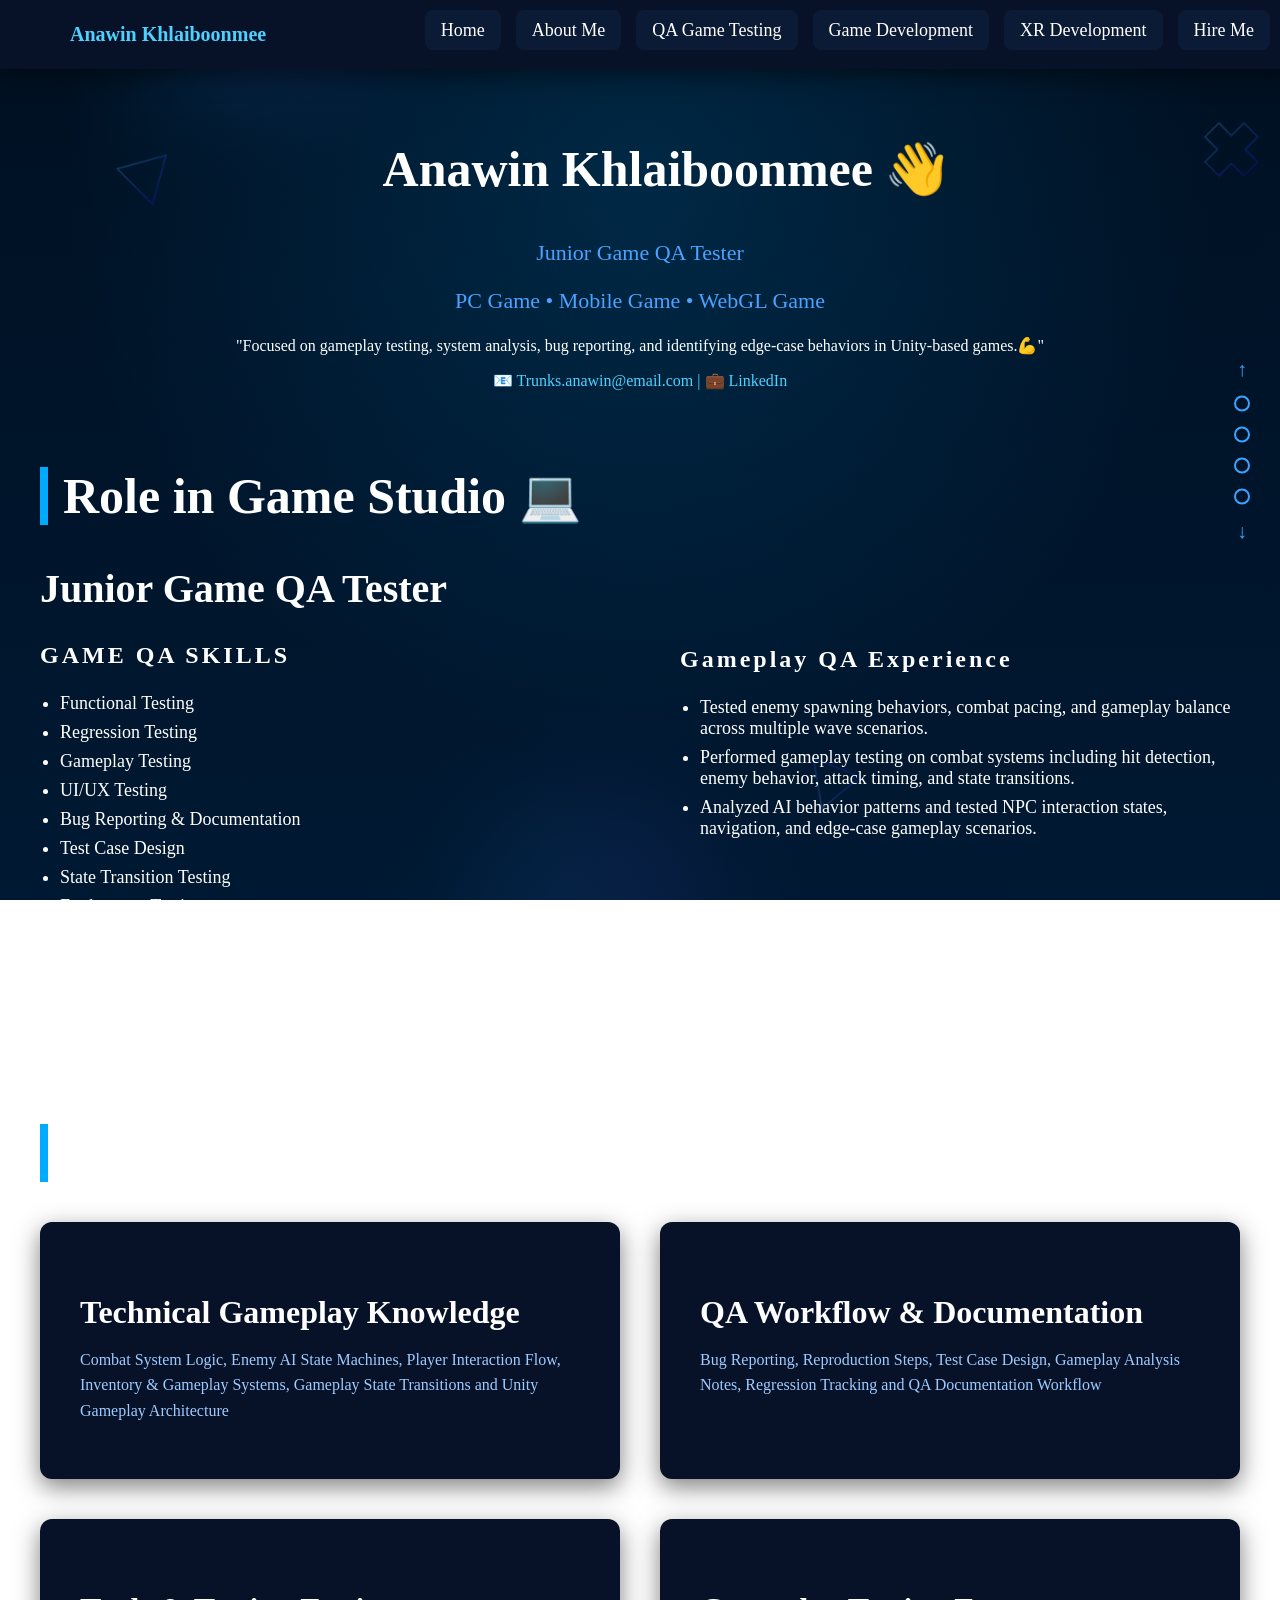
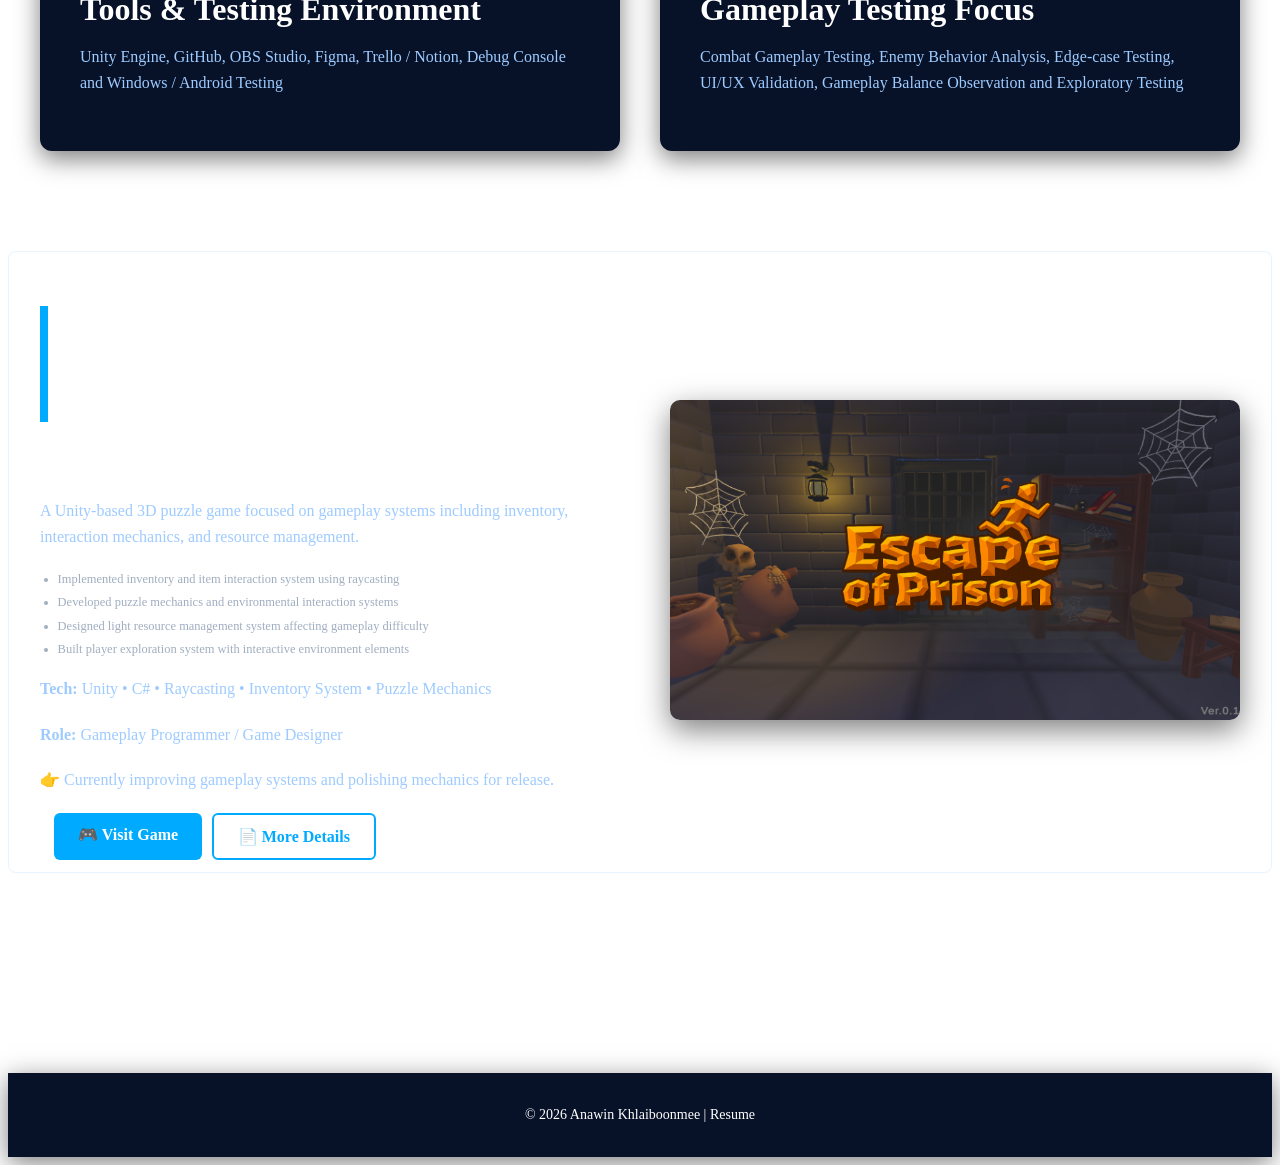
==== commit 451547a4: "Update Add Gaming Experience" ====
--- a/index.html
+++ b/index.html
@@ -22,7 +22,7 @@
     <li><a href="qa-game-project.html">QA Game Testing</a></li>
   <li><a href="game-project.html">Game Development</a></li>
   <li><a href="xr-project.html">XR Development</a></li>
-  <li><a href="contact.html">Contact</a></li>
+  <li><a href="contact.html">Hire Me</a></li>
 </ul>
 
   </div>
--- a/style.css
+++ b/style.css
@@ -643,6 +643,26 @@
   color: #68d391;
   background: rgba(104, 211, 145, 0.1);
   border: 1px solid rgba(104, 211, 145, 0.35);
+  border-radius: 20px;
+  padding: 0.2rem 0.7rem;
+}
+
+.release-badge-But {
+  font-size: 0.72rem;
+  font-weight: 600;
+  color: #f3ff45;
+  background: rgba(104, 211, 145, 0.1);
+  border: 1px solid rgba(255, 251, 0, 0.35);
+  border-radius: 20px;
+  padding: 0.2rem 0.7rem;
+}
+
+.release-badge-Not {
+  font-size: 0.72rem;
+  font-weight: 600;
+  color: #fc3f26;
+  background: rgba(104, 211, 145, 0.1);
+  border: 1px solid rgba(255, 31, 31, 0.35);
   border-radius: 20px;
   padding: 0.2rem 0.7rem;
 }
@@ -1546,77 +1566,600 @@
 
 .prev{ left:5px }
 .next{ right:5px }
-/* ---------------- MOBILE ---------------- */
-
-@media (max-width:768px){
-
-/* ---------- NAVBAR ---------- */
-.navbar-container{
-flex-direction:column;
-align-items:center;
-gap:10px;
-}
-
-.nav-links{
-flex-wrap:wrap;
-justify-content:center;
-gap:8px;
-}
-
-.nav-links a{
-padding:8px 12px;
-font-size:14px;
-}
-
-.logo{
-font-size:18px;
-}
-
-/* ---------- HERO ---------- */
-
-.hero{
-margin-top:170px;
-padding:0 20px;
-font-size:18px;
-}
-
-/* ---------- DEV + QA ---------- */
-
-.dev-skill-container,
-.QA-container{
-flex-direction:column;
-gap:35px;
-}
-
-/* ---------- EXPERTISE ---------- */
-
-.expertise-grid{
-grid-template-columns:1fr;
-gap:20px;
-}
-
-/* ---------- CURRENT PROJECT ---------- */
-
-.project-container{
-flex-direction:column;
-gap:30px;
-}
-
-.project-right{
-margin-top:20px;
-}
-
-}
-
-/* ---------- IMAGES ---------- */
-
-img{
-    max-width:100%;
-    height:auto;
-}
-.project-right img{
-width:100%;
-max-width:700px;
-border-radius:14px;
-box-shadow:0 15px 40px rgba(0,0,0,0.5);
+/* ── Mobile: < 768px ── */
+@media (max-width: 768px) {
+ 
+  /* ---------- NAVBAR ---------- */
+  .navbar {
+    padding: 12px 16px;
+  }
+ 
+  .navbar-container {
+    flex-direction: column;
+    align-items: center;
+    gap: 10px;
+  }
+ 
+  .logo {
+    font-size: 16px;
+  }
+ 
+  .nav-links {
+    flex-wrap: wrap;
+    justify-content: center;
+    gap: 6px;
+  }
+ 
+  .nav-links a {
+    padding: 6px 10px;
+    font-size: 13px;
+  }
+ 
+  /* ---------- HERO ---------- */
+  .hero {
+    margin-top: 180px;
+    padding: 0 16px;
+  }
+ 
+  .Name {
+    font-size: 32px;
+    padding-left: 0;
+    text-align: center;
+  }
+ 
+  .subtitle,
+  .platforms {
+    font-size: 16px;
+    text-align: center;
+  }
+ 
+  .contact {
+    text-align: center;
+    font-size: 14px;
+  }
+ 
+  /* ---------- SECTION NAV (dots) ---------- */
+  .section-nav {
+    right: 10px;
+    gap: 10px;
+  }
+ 
+  /* ---------- EXPERTISE ---------- */
+  .expertise-section {
+    padding: 60px 16px;
+  }
+ 
+  .expertise-title {
+    font-size: 32px;
+  }
+ 
+  .expertise-grid {
+    grid-template-columns: 1fr;
+    gap: 16px;
+  }
+ 
+  .expertise-box {
+    padding: 24px 20px;
+  }
+ 
+  .expertise-box h3 {
+    font-size: 22px;
+  }
+ 
+  /* ---------- CURRENT PROJECT (Escape of Prison) ---------- */
+  .project-section {
+    padding: 30px 16px;
+  }
+ 
+  .project-container {
+    flex-direction: column;
+    gap: 24px;
+  }
+ 
+  .project-title {
+    font-size: 32px;
+    margin-bottom: 16px;
+  }
+ 
+  .project-left h3 {
+    font-size: 20px;
+  }
+ 
+  .project-left p,
+  .project-left li {
+    font-size: 15px;
+  }
+ 
+  .project-right {
+    margin-top: 0;
+    text-align: center;
+  }
+ 
+  .project-right img {
+    max-width: 100%;
+  }
+ 
+  .project-buttons {
+    flex-direction: row;
+    flex-wrap: wrap;
+    justify-content: flex-start;
+    padding-right: 0;
+    padding-left: 23px;
+    gap: 10px;
+  }
+ 
+  .btn-primary,
+  .btn-secondary {
+    font-size: 14px;
+    padding: 10px 18px;
+  }
+ 
+  /* ---------- DEV / QA / GAME DESIGN SECTIONS ---------- */
+  .Dev-skill-section,
+  .QA-section,
+  .Game-design-section {
+    padding: 16px;
+  }
+ 
+  .dev-skill-container,
+  .QA-container,
+  .Game-design-container {
+    flex-direction: column;
+    gap: 24px;
+  }
+ 
+  .Dev-skill-right {
+    margin-top: 0;
+  }
+ 
+  .QA-skill-right,
+  .Game-design-skill-right {
+    margin-top: 0;
+  }
+ 
+  .title-role {
+    font-size: 32px;
+    margin-bottom: 24px;
+  }
+ 
+  .title-dev,
+  .title-QA,
+  .title-Game-design {
+    font-size: 28px;
+  }
+ 
+  li {
+    font-size: 15px;
+  }
+ 
+  /* ---------- INTRO SECTION ---------- */
+  .Introduction-section {
+    padding: 40px 16px;
+  }
+ 
+  .introduction-title {
+    font-size: 32px;
+  }
+ 
+  .profile-img {
+    width: 100%;
+    transform: none;
+  }
+ 
+  .Introduction-left p {
+    font-size: 15px;
+  }
+ 
+  /* ---------- CONTACT ---------- */
+  .Contact-title {
+    font-size: 32px;
+  }
+ 
+  /* ---------- PROJECT0 (Gloria Dungeon card) ---------- */
+  .projects0 {
+    padding: 16px;
+  }
+ 
+  .project0-card {
+    flex-direction: column;
+    gap: 20px;
+    padding: 20px;
+  }
+ 
+  .project0-info {
+    flex: unset;
+    width: 100%;
+  }
+ 
+  .project0-media {
+    max-width: 100%;
+    width: 100%;
+  }
+ 
+  .project-stats {
+    padding: 0.5rem;
+  }
+ 
+  .stat-number {
+    font-size: 1rem;
+  }
+ 
+  .stat-label {
+    font-size: 0.52rem;
+  }
+ 
+  .project-sections-row {
+    flex-direction: column;
+    gap: 0.5rem;
+  }
+ 
+  .project-buttons {
+    justify-content: center;
+  }
+ 
+  .project1-btn {
+    flex: 1;
+    text-align: center;
+    min-width: 120px;
+  }
+ 
+  /* ---------- PROJECT CARDS 1-6, QA1-2 ---------- */
+  .project1-card,
+  .project2-card,
+  .project3-card,
+  .project4-card,
+  .project5-card,
+  .project6-card,
+  .qa-project1-card,
+  .qa-project2-card {
+    flex-direction: column;
+    gap: 20px;
+    padding: 20px;
+  }
+ 
+  .projects1,
+  .projects2,
+  .projects3,
+  .projects4,
+  .projects5,
+  .projects6,
+  .qa-project1,
+  .qa-project2 {
+    padding: 16px;
+  }
+ 
+  .project1-media,
+  .project2-media,
+  .project3-media,
+  .project4-media,
+  .project5-media,
+  .project6-media,
+  .qa-project1-media,
+  .qa-project2-media {
+    width: 100%;
+  }
+ 
+  /* ---------- FOOTER ---------- */
+  .footer-bar {
+    margin-top: 60px;
+    font-size: 12px;
+    padding: 16px;
+  }
+ 
+  /* ---------- IMAGES ---------- */
+  img {
+    max-width: 100%;
+    height: auto;
+  }
+ 
+}
+ 
+/* --Game've played-- */
+/* ======== GAMES I'VE PLAYED ======== */
+
+.games-played-section {
+  padding: 60px 20px;
+}
+
+.games-played-container {
+  max-width: 1200px;
+  margin: auto;
+}
+
+.games-played-title {
+  border-left: 8px solid #00aaff;
+  padding-left: 15px;
+  font-size: 50px;
+  font-weight: 700;
+  margin-bottom: 40px;
+}
+
+/* -- label -- */
+.section-lbl {
+  font-size: 11px;
+  font-weight: 600;
+  color: #5a7fa0;
+  letter-spacing: .07em;
+  text-transform: uppercase;
+  margin-bottom: 14px;
+  display: flex;
+  align-items: center;
+  gap: 8px;
+}
+
+.pulse-dot {
+  width: 7px;
+  height: 7px;
+  border-radius: 50%;
+  background: #00aaff;
+  flex-shrink: 0;
+  animation: gpPulse 1.8s infinite;
+}
+
+@keyframes gpPulse {
+  0%, 100% { opacity: 1; }
+  50%       { opacity: .3; }
+}
+
+/* -- now grid -- */
+.now-grid {
+  display: grid;
+  grid-template-columns: repeat(3, 1fr);
+  gap: 14px;
+  margin-bottom: 2.5rem;
+}
+
+.now-card {
+  background: #0a1f35;
+  border: 1px solid #1a3a5c;
+  border-radius: 12px;
+  overflow: hidden;
+  transition: border-color .2s, transform .2s;
+}
+
+.now-card:hover {
+  border-color: #00aaff55;
+  transform: translateY(-2px);
+}
+
+.now-thumb {
+  width: 100%;
+  height: 160px; 
+  overflow: hidden; 
+  display: flex;
+  align-items: center;
+  justify-content: center;
+  font-size: 2.2rem;
+}
+
+.now-thumb img {
+  width: 100%;
+  height: 100%;
+  object-fit: cover;      
+  object-position: center;
+  display: block;
+}
+
+.now-body {
+  padding: 10px 13px 14px;
+}
+
+.now-name {
+  font-size: 13px;
+  font-weight: 600;
+  color: white;
+  margin-bottom: 3px;
+}
+
+.now-sub {
+  font-size: 11px;
+  color: #5a7fa0;
+  margin-bottom: 8px;
+}
+
+.now-badge {
+  display: inline-block;
+  font-size: 10px;
+  font-weight: 600;
+  padding: 2px 9px;
+  border-radius: 10px;
+}
+
+.b-play {
+  background: rgba(55, 138, 221, .12);
+  color: #4fa3e8;
+  border: 1px solid rgba(55, 138, 221, .3);
+}
+
+.b-done {
+  background: rgba(29, 158, 117, .12);
+  color: #1dc87a;
+  border: 1px solid rgba(29, 158, 117, .3);
+}
+
+/* -- divider -- */
+.gp-divider {
+  display: flex;
+  align-items: center;
+  gap: 12px;
+  margin-bottom: 16px;
+}
+
+.div-line {
+  flex: 1;
+  height: 1px;
+  background: #1a3a5c;
+}
+
+.div-txt {
+  font-size: 12px;
+  color: #3a5a7a;
+}
+
+/* -- chips row -- */
+.chips-row {
+  display: flex;
+  flex-wrap: wrap;
+  gap: 8px;
+  align-items: flex-start;
+}
+
+/* chip (ย่อ) */
+.gp-chip {
+  display: flex;
+  align-items: center;
+  gap: 5px;
+  background: #0b1b35;
+  border: 1px solid #1a3a5c;
+  border-radius: 8px;
+  padding: 6px 12px;
+  font-size: 12px;
+  color: #9ecbff;
+  cursor: pointer;
+  user-select: none;
+  white-space: nowrap;
+  transition: border-color .15s, color .15s;
+}
+
+.gp-chip:hover {
+  border-color: #00aaff55;
+  color: white;
+}
+
+.gp-chip em {
+  font-size: 14px;
+  font-style: normal;
+}
+
+.gp-chip .ctag {
+  font-size: 10px;
+  color: #3a5a7a;
+  margin-left: 2px;
+}
+
+/* card (ขยาย) */
+.gp-card-exp {
+  width: 165px;
+  background: #0a1f35;
+  border: 1px solid #00aaff55;
+  border-radius: 12px;
+  overflow: hidden;
+  cursor: pointer;
+  flex-shrink: 0;
+  transition: border-color .2s, transform .2s;
+}
+
+.gp-card-exp:hover {
+  border-color: #00aaff99;
+  transform: translateY(-2px);
+}
+
+.gp-card-exp .c-thumb {
+  height: 85px;
+  display: flex;
+  align-items: center;
+  justify-content: center;
+  font-size: 2.2rem;
+}
+
+.gp-card-exp .c-body {
+  padding: 10px 12px 13px;
+}
+
+.gp-card-exp .c-name {
+  font-size: 13px;
+  font-weight: 600;
+  color: white;
+  margin-bottom: 3px;
+  line-height: 1.3;
+}
+
+.gp-card-exp .c-sub {
+  font-size: 11px;
+  color: #5a7fa0;
+  margin-bottom: 7px;
+}
+
+/* -- Mobile -- */
+@media (max-width: 768px) {
+  .games-played-title { font-size: 32px; }
+  .now-grid { grid-template-columns: repeat(2, 1fr); }
+  .gp-card-exp { width: 145px; }
+}
+
+/* ── Tablet: 769px - 1024px ── */
+@media (max-width: 1024px) and (min-width: 769px) {
+ 
+  /* Navbar */
+  .nav-links a {
+    padding: 8px 12px;
+    font-size: 14px;
+  }
+ 
+  /* Hero */
+  .Name {
+    font-size: 40px;
+  }
+ 
+  /* Expertise */
+  .expertise-grid {
+    grid-template-columns: 1fr 1fr;
+    gap: 24px;
+  }
+ 
+  .expertise-title {
+    font-size: 38px;
+  }
+ 
+  /* Current Project */
+  .project-container {
+    gap: 40px;
+  }
+ 
+  .project-title {
+    font-size: 38px;
+  }
+ 
+  /* Project0 card */
+  .project0-card {
+    gap: 20px;
+    padding: 24px;
+  }
+ 
+  .project0-media {
+    max-width: 360px;
+  }
+ 
+  .project-sections-row {
+    gap: 0.5rem;
+  }
+ 
+  .project0-features li {
+    font-size: 0.74rem;
+  }
+ 
+  /* Project cards */
+  .project1-card,
+  .project2-card,
+  .project3-card,
+  .project4-card,
+  .project5-card,
+  .project6-card,
+  .qa-project1-card,
+  .qa-project2-card {
+    gap: 24px;
+    padding: 24px;
+  }
+ 
+  /* Title sizes */
+  .title-role {
+    font-size: 40px;
+  }
+ 
+  .title-dev,
+  .title-QA,
+  .title-Game-design {
+    font-size: 32px;
+  }
+ 
 }
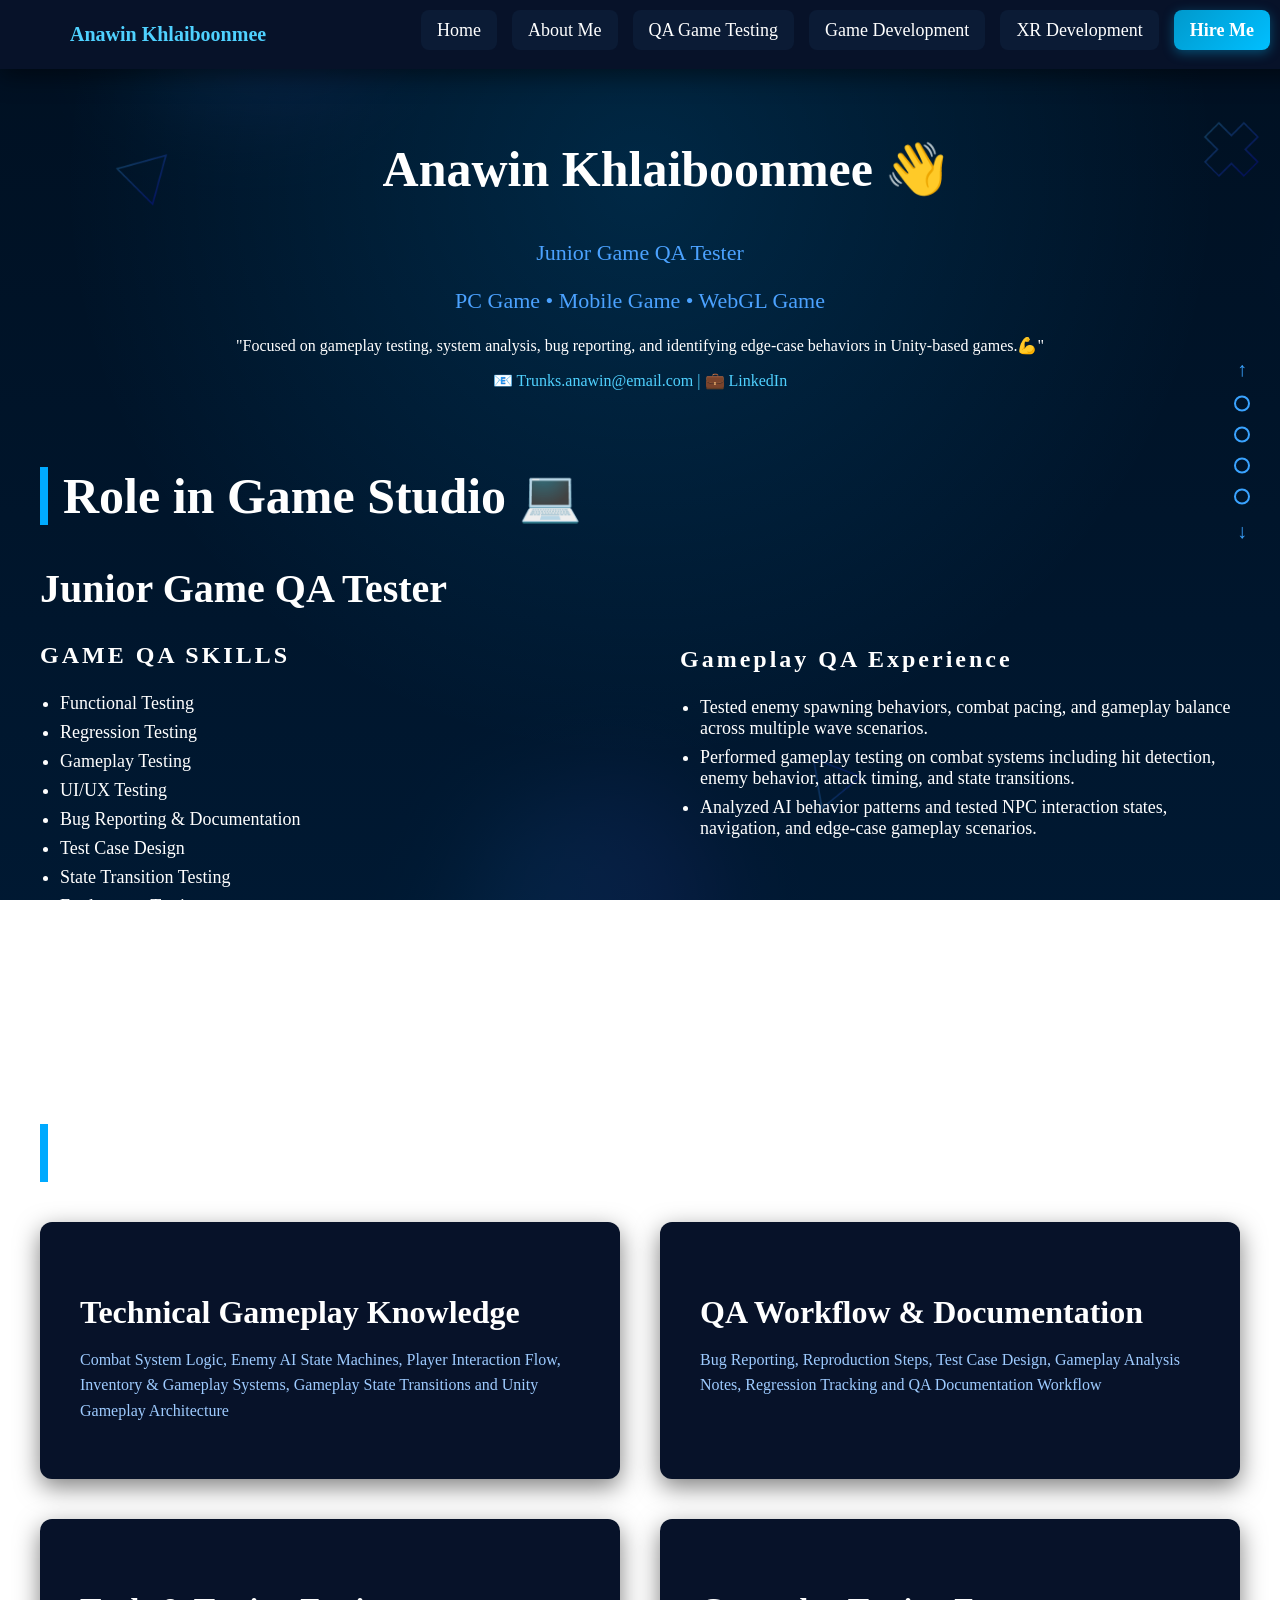
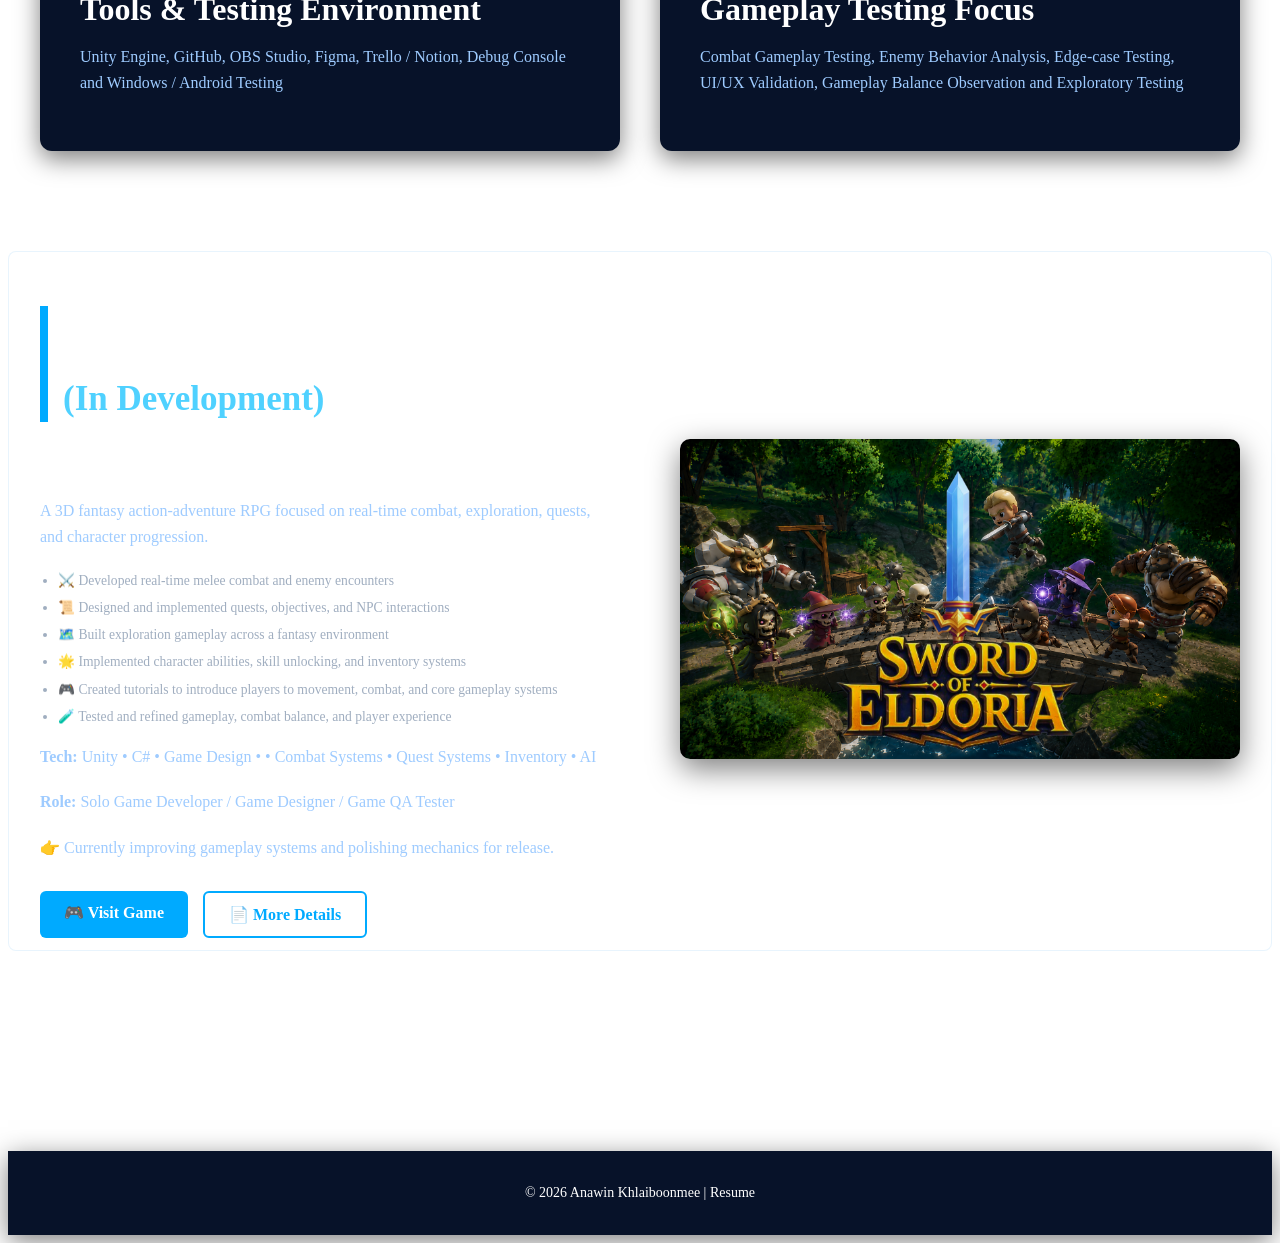
==== commit 1da1a29f: "Update New game Project" ====
--- a/index.html
+++ b/index.html
@@ -165,43 +165,43 @@
 <!-- LEFT SIDE -->
 <div class="project-left">
 
-<h2 class="project-title">Escape of Prison(In Development)</h2>
-
-<h3>Focus: Gameplay Systems & Interaction Design</h3>
-
-    <p>
-        A Unity-based 3D puzzle game focused on gameplay systems including
-         inventory, interaction mechanics, and resource management.
-    </p>
+<h2 class="project-title">Sword Of Eldoria <span style="font-size:0.7em; color:#4fd1ff;"><br>(In Development)</br></span></h2>
+
+<h3>Focus: Action Gameplay, Combat &amp; Quest Design </h3>
+
+        <p>
+          A 3D fantasy action-adventure RPG focused on real-time combat, exploration, quests, and character progression.
+        </p>
 
     <ul class="project0-features">
-        <li>Implemented inventory and item interaction system using raycasting</li>
-        <li>Developed puzzle mechanics and environmental interaction systems</li>
-        <li>Designed light resource management system affecting gameplay difficulty</li>
-        <li>Built player exploration system with interactive environment elements</li>
+          <li>⚔️ Developed real-time melee combat and enemy encounters</li>
+          <li>📜 Designed and implemented quests, objectives, and NPC interactions</li>
+          <li>🗺️ Built exploration gameplay across a fantasy environment</li>
+          <li>🌟 Implemented character abilities, skill unlocking, and inventory systems</li>
+          <li>🎮 Created tutorials to introduce players to movement, combat, and core gameplay systems</li>
+          <li>🧪 Tested and refined gameplay, combat balance, and player experience</li>
     </ul>
 
-    <p><strong>Tech:</strong> Unity • C# • Raycasting • Inventory System • Puzzle Mechanics</p>
-
-    <p><strong>Role:</strong> Gameplay Programmer / Game Designer</p>
+        <p><strong>Tech:</strong> Unity • C# • Game Design • • Combat Systems • Quest Systems • Inventory • AI</p>
+        <p><strong>Role:</strong> Solo Game Developer / Game Designer / Game QA Tester </p>
 
         <p>
         👉 Currently improving gameplay systems and polishing mechanics for release.
     </p>
     <div class="project-buttons showcase-buttons">
 
-<a href="https://pt-devt.itch.io/escape-of-prison"class="btn-primary"target="_blank">
+<a href="https://pt22.itch.io/swordofldoia"class="btn-primary"target="_blank">
 🎮 Visit Game
 </a>
 
-<a href="dev-project.html"class="btn-secondary">📄 More Details</a>
+<a href="game-project.html"class="btn-secondary">📄 More Details</a>
 
 </div>
 </div>
 
 <!-- RIGHT SIDE -->
 <div class="project-right reveal-right">
-<img src="images/Escape_Game.png" alt="Monster Buddy AR">
+<img src="images/SOE1.png" alt="Monster Buddy AR">
 <script src="script.js"></script>
 </div>
 </div>
--- a/style.css
+++ b/style.css
@@ -1,405 +1,424 @@
-/* ---------------- GLOBAL ---------------- */
-
-body{
-background:
-radial-gradient(circle at 50% 20%, rgba(0,170,255,0.15), transparent 60%),
-linear-gradient(
-180deg,
-rgba(0,29,61,0.55),
-rgba(0,38,77,0.65)
-),
-url("Background.png");
-
-background-size:cover;
-background-position:center;
-background-repeat:no-repeat;
-background-attachment:fixed;
-
-color:white;
-min-height:100vh;
-overflow-x:hidden;
-
-}
-
-main{
-    flex:1;
-}
-
-/* ---------------- NAVBAR ---------------- */
-
-.navbar{
-    position:fixed;
-    top:0;
-    left:0;
-    width:100%;
-    display:flex;
-    justify-content:center;
-    background:#071229;
-    padding:20px 30px;
-    box-shadow:0 6px 25px rgba(0,0,0,0.5);
-    z-index:1000;
-}
-
-.navbar-container{
-    width:100%;
-    max-width:1200px;
-    display:flex;
-    justify-content:space-between;
-    align-items:center;
-}
-
-.menu-toggle{
-    display:none;
-    font-size:28px;
-    cursor:pointer;
-    color:white;
-}
-
-.logo{
-    font-size:20px;
-    font-weight:bold;
-    color:#4fd1ff;
-}
-.Name{
-    font-size:50px;
-}
-.nav-links{
-    display:flex;
-    list-style:none;
-    gap:15px;
-    margin:0;
-    padding:0;
-}
-
-.nav-links a{
-    text-decoration:none;
-    padding:10px 16px;
-    border-radius:8px;
-    background:#0b1b35;
-    color:white;
-}
-
-
-/* ---------------- HERO ---------------- */
-
-.hero{
-    text-align:center;
-    margin-top:140px;   /* ลดลงเล็กน้อย */
-}
-
-.Name{
-    padding-top:0;      /* ลบ padding-top */
-    padding-left:50px;    /* ลบ padding-right */
+/* ================================================
+   GLOBAL
+   ================================================ */
+
+body {
+  background:
+    radial-gradient(circle at 50% 20%, rgba(0,170,255,0.15), transparent 60%),
+    linear-gradient(180deg, rgba(0,29,61,0.55), rgba(0,38,77,0.65)),
+    url("Background.png");
+  background-size: cover;
+  background-position: center;
+  background-repeat: no-repeat;
+  background-attachment: fixed;
+  color: white;
+  min-height: 100vh;
+  overflow-x: hidden;
+}
+
+main { flex: 1; }
+
+/* ================================================
+   NAVBAR
+   ================================================ */
+
+.navbar {
+  position: fixed;
+  top: 0;
+  left: 0;
+  width: 100%;
+  display: flex;
+  justify-content: center;
+  background: #071229;
+  padding: 20px 30px;
+  box-shadow: 0 6px 25px rgba(0,0,0,0.5);
+  z-index: 1000;
+}
+
+.navbar-container {
+  width: 100%;
+  max-width: 1200px;
+  display: flex;
+  justify-content: space-between;
+  align-items: center;
+}
+
+.logo {
+  font-size: 20px;
+  font-weight: bold;
+  color: #4fd1ff;
+}
+
+.nav-links {
+  display: flex;
+  list-style: none;
+  gap: 15px;
+  margin: 0;
+  padding: 0;
+}
+
+.nav-links a {
+  text-decoration: none;
+  padding: 10px 16px;
+  border-radius: 8px;
+  background: #0b1b35;
+  color: white;
+}
+
+/* Hire Me highlight */
+.nav-links a[href="contact.html"] {
+  background: linear-gradient(135deg, #0099cc, #00bfff);
+  color: #fff;
+  font-weight: 600;
+  box-shadow: 0 3px 12px rgba(0,191,255,0.35);
+  transition: opacity .15s, box-shadow .15s;
+}
+
+.nav-links a[href="contact.html"]:hover {
+  opacity: .88;
+  box-shadow: 0 5px 18px rgba(0,191,255,0.5);
+}
+
+/* ================================================
+   HERO
+   ================================================ */
+
+.hero {
+  text-align: center;
+  margin-top: 140px;
+}
+
+.Name {
+  font-size: 50px;
+  padding-top: 0;
+  padding-left: 50px;
 }
 
 .subtitle,
-.platforms{
-    margin-top:10px;
-    font-size:22px;
-    color:#4ba2ff;
-}
-
-.contact{
-    margin-top:10px;
-    color:#4fd1ff;
-}
-
-.linkedin{
-    color:#4fd1ff;
-    text-decoration:none;
-}
-
-.linkedin:hover{
-    color:#0077b5;
-}
-
-/* ---------------- Scroll-Button ---------------- */
-.section-nav{
-    position:fixed;
-    right:30px;
-    top:50%;
-    transform:translateY(-50%);
-    display:flex;
-    flex-direction:column;
-    align-items:center;
-    gap:15px;
-    z-index:1000;
-}
-
-.dot{
-    width:12px;
-    height:12px;
-    border-radius:50%;
-    border:2px solid #3aa3ff;
-    cursor:pointer;
-    transition:0.3s;
-}
-
-.dot.active{
-    background:#3aa3ff;
-    box-shadow:0 0 10px #3aa3ff;
-    animation:pulse 1.5s infinite;
-}
-
-.arrow{
-    font-size:20px;
-    color:#3aa3ff;
-    cursor:pointer;
-    transition:0.3s;
-}
-
-.arrow:hover{
-    transform:scale(1.3);
-}
-
-@keyframes pulse{
-
-    0%{transform:scale(1)}
-    50%{transform:scale(1.3)}
-    100%{transform:scale(1)}
-
-}
-
-
-/* ---------------- Mini Game ---------------- */
-
-#gameCanvas {
-    position: fixed;
-    top: 0;
-    left: 0;
-    z-index: 1; /* ให้สูงขึ้นนิดนึง */
-}
-
-#ui {
-    position: fixed;
-    bottom: 20px;
-    right: 20px;
-
-    z-index: 999; /* อยู่หน้าสุด */
-    
-    background: rgba(0, 0, 0, 0.6);
-    padding: 15px;
-    border-radius: 10px;
-    color: white;
-}
-#ui {
-    pointer-events: auto;
-}
-
-#gameCanvas {
-    pointer-events: auto;
-}
-
-
-/* ---------------- DEV + QA + design SECTION BASE ---------------- */
+.platforms {
+  margin-top: 10px;
+  font-size: 22px;
+  color: #4ba2ff;
+}
+
+.watchword { margin-top: 10px; }
+
+.contact {
+  margin-top: 10px;
+  color: #4fd1ff;
+}
+
+.linkedin {
+  color: #4fd1ff;
+  text-decoration: none;
+}
+
+.linkedin:hover { color: #0077b5; }
+
+/* ================================================
+   SCROLL NAV (dots)
+   ================================================ */
+
+.section-nav {
+  position: fixed;
+  right: 30px;
+  top: 50%;
+  transform: translateY(-50%);
+  display: flex;
+  flex-direction: column;
+  align-items: center;
+  gap: 15px;
+  z-index: 1000;
+}
+
+.dot {
+  width: 12px;
+  height: 12px;
+  border-radius: 50%;
+  border: 2px solid #3aa3ff;
+  cursor: pointer;
+  transition: 0.3s;
+}
+
+.dot.active {
+  background: #3aa3ff;
+  box-shadow: 0 0 10px #3aa3ff;
+  animation: pulse 1.5s infinite;
+}
+
+.arrow {
+  font-size: 20px;
+  color: #3aa3ff;
+  cursor: pointer;
+  transition: 0.3s;
+}
+
+.arrow:hover { transform: scale(1.3); }
+
+@keyframes pulse {
+  0%   { transform: scale(1); }
+  50%  { transform: scale(1.3); }
+  100% { transform: scale(1); }
+}
+/* ================================================
+   BOOKMARK TABS — Havenfall / LifeRun switcher
+   ================================================ */
+
+.bookmark-tabs {
+  display: flex;
+  gap: 4px;
+  padding-left: 30px;
+  position: relative;
+  top: 1px; /* flush with card top edge */
+}
+
+.bookmark-tab {
+  position: relative;
+  padding: 8px 20px 12px;
+  font-size: 0.78rem;
+  font-weight: 700;
+  border-radius: 8px 8px 0 0;
+  cursor: pointer;
+  border: 1px solid transparent;
+  border-bottom: none;
+  transition: all 0.2s ease;
+  text-decoration: none;
+  display: inline-block;
+  letter-spacing: 0.03em;
+}
+
+/* Active tab — blends into card background */
+.bookmark-tab.active {
+  background: #0a1f35;
+  color: #63b3ed;
+  border-color: rgba(99, 179, 237, 0.3);
+  border-bottom-color: #0a1f35;
+  z-index: 2;
+}
+
+/* Inactive tab — recessed */
+.bookmark-tab.inactive {
+  background: #061525;
+  color: #3a5a7a;
+  border-color: rgba(99, 179, 237, 0.1);
+}
+
+.bookmark-tab.inactive:hover {
+  background: #0a1a2e;
+  color: #63b3ed;
+  border-color: rgba(99, 179, 237, 0.25);
+}
+
+/* Version badge inside each tab */
+.tab-version {
+  font-size: 0.65rem;
+  font-weight: 500;
+  color: #2a5a7a;
+  margin-left: 6px;
+  letter-spacing: 0;
+}
+
+.bookmark-tab.active .tab-version {
+  color: #4a8ab0;
+}
+
+/* Card wrapper */
+.tabbed-card-wrap {
+  max-width: 1200px;
+  margin: auto;
+  padding: 0 40px 40px;
+}
+
+/* Tab panels */
+.tab-panel {
+  display: none;
+}
+
+.tab-panel.active {
+  display: block;
+}
+
+/* ── Mobile ── */
+@media (max-width: 768px) {
+  .bookmark-tabs {
+    padding-left: 16px;
+    gap: 2px;
+  }
+
+  .bookmark-tab {
+    padding: 6px 12px 10px;
+    font-size: 0.72rem;
+  }
+
+  .tab-version {
+    display: none; /* hide version on mobile to save space */
+  }
+
+  .tabbed-card-wrap {
+    padding: 0 16px 24px;
+  }
+}
+
+/* ── CoolWaVe panels (ใช้ class แยกเพื่อไม่ชนกับ Havenfall) ── */
+.tab-panel-cw {
+  display: none;
+}
+
+.tab-panel-cw.active {
+  display: block;
+}
+
+
+/* ================================================
+   ROLE / SKILL SECTION
+   ================================================ */
 
 .Dev-skill-section,
 .QA-section,
-.Game-design-section{
-    padding:20px 20px;
+.Game-design-section {
+  padding: 20px;
 }
 
 .dev-skill-container,
 .QA-container,
-.Game-design-container{
-    max-width:1200px;
-    margin:auto;
-
-    display:flex;
-    justify-content:space-between;
-    align-items:flex-start;
-    gap:80px;
-}
-
-/* columns */
+.Game-design-container {
+  max-width: 1200px;
+  margin: auto;
+  display: flex;
+  justify-content: space-between;
+  align-items: flex-start;
+  gap: 80px;
+}
 
 .Dev-skill-left,
 .Dev-skill-right,
 .QA-skill-left,
 .QA-skill-right,
 .Game-design-skill-left,
-.Game-design-skill-right{
-    flex:1;
-    
-}
-
-/* ---------------- TITLES ---------------- */
-.title-role{
-    border-left:8px solid #00aaff;
-    padding-left:15px;
-    font-size:50px;
-    font-weight:700;
-    margin-bottom:40px;
+.Game-design-skill-right {
+  flex: 1;
+}
+
+.title-role {
+  border-left: 8px solid #00aaff;
+  padding-left: 15px;
+  font-size: 50px;
+  font-weight: 700;
+  margin-bottom: 40px;
 }
 
 .title-dev,
 .title-QA,
-.title-Game-design{
-    font-size:40px;
-    font-weight:700;
-    margin-bottom:20px;
-}
-
-/* ---------------- HEADINGS ---------------- */
+.title-Game-design {
+  font-size: 40px;
+  font-weight: 700;
+  margin-bottom: 20px;
+}
 
 .Dev-skill-section h3,
 .QA-section h3,
-.Game-design-section h3{
-    margin-top:30px;
-    letter-spacing:3px;
-    font-size:24px;
-}
-
-/* ---------------- LIST ---------------- */
-.Dev-skill-right{
-    margin-top:190px;
-}
-
-.QA-skill-right{
-    margin-top:75px;
-}
-.Game-design-skill-right{
-    margin-top:75px;
-}
-ul{
-    margin-top:10px;
-    padding-left:20px;
-    
-}
-
-li{
-    margin-bottom:8px;
-    font-size:18px;
-}
-
-/* ---------------- FOOTER ---------------- */
-
-
-.footer-bar {
-    width: 100%;
-    margin-top:200px;
-    padding: 20px 0;
-    text-align: center;
-    background: #071229;
-    font-size: 14px;
-    box-shadow: 0 6px 25px rgba(0,0,0,0.5);
-}
-
-/* -------- EXPERTISE SECTION -------- */
-
-.expertise-section{
-padding:100px 20px;
-}
-
-.expertise-container{
-max-width:1200px;
-margin:auto;
-}
-
-.expertise-title{
-    border-left:8px solid #00aaff;
-    padding-left:15px;
-    font-size:50px;
-    font-weight:700;
-    margin-bottom:40px;
-
-    text-align:left;
-}
-
-
-.expertise-grid{
-display:grid;
-grid-template-columns:1fr 1fr;
-gap:40px;
-}
-
-.expertise-box{
-background:#071229;
-padding:40px;
-border-radius:12px;
-box-shadow:0 8px 25px rgba(0,0,0,0.5);
-text-align:left;
-}
-
-.expertise-box h3{
-margin-bottom:10px;
-font-size:32px;
-}
-
-.expertise-box p{
-color:#9ecbff;
-line-height:1.6;
-}
-
-/* -------- CURRENT PROJECT -------- */
-
-.project-section{
-padding:50px 20px;
-}
-
-.project-container{
-max-width:1200px;
-margin:auto;
-
-display:flex;
-justify-content:space-between;
-align-items:center;
-
-gap:80px;
-}
-
-.project-left{
-flex:1;
-}
-
-.project-right{
-flex:1;
-text-align:center;
-}
-
-.project-title{
-border-left:8px solid #00aaff;
-padding-left:15px;
-font-size:50px;
-margin-bottom:30px;
-}
-
-.project-left h3{
-font-size:26px;
-margin-bottom:15px;
-}
-
-.project-left p{
-color:#9ecbff;
-line-height:1.6;
-margin-bottom:20px;
-}
-
-.project-left li{
-margin-bottom:8px;
-}
-
-.project-right img{
-max-width:100%;
-border-radius:10px;
-box-shadow:0 10px 30px rgba(0,0,0,0.5);
-}
-
-/* scroll reveal animation */
-.reveal-right{
-opacity:0;
-transform:translateX(120px);
-filter:blur(6px);
-transition:all 0.9s ease;
-}
-
-.reveal-right.active{
-opacity:1;
-transform:translateX(0);
-filter:blur(0);
-}
-
-/* -------- PROJECT BUTTONS -------- */
+.Game-design-section h3 {
+  margin-top: 30px;
+  letter-spacing: 3px;
+  font-size: 24px;
+}
+
+.Dev-skill-right  { margin-top: 190px; }
+.QA-skill-right,
+.Game-design-skill-right { margin-top: 75px; }
+
+ul  { margin-top: 10px; padding-left: 20px; }
+li  { margin-bottom: 8px; font-size: 18px; }
+
+/* ================================================
+   EXPERTISE SECTION
+   ================================================ */
+
+.expertise-section { padding: 100px 20px; }
+
+.expertise-container {
+  max-width: 1200px;
+  margin: auto;
+}
+
+.expertise-title {
+  border-left: 8px solid #00aaff;
+  padding-left: 15px;
+  font-size: 50px;
+  font-weight: 700;
+  margin-bottom: 40px;
+  text-align: left;
+}
+
+.expertise-grid {
+  display: grid;
+  grid-template-columns: 1fr 1fr;
+  gap: 40px;
+}
+
+.expertise-box {
+  background: #071229;
+  padding: 40px;
+  border-radius: 12px;
+  box-shadow: 0 8px 25px rgba(0,0,0,0.5);
+  text-align: left;
+}
+
+.expertise-box h3 { margin-bottom: 10px; font-size: 32px; }
+.expertise-box p  { color: #9ecbff; line-height: 1.6; }
+
+/* ================================================
+   FEATURED PROJECT (index.html)
+   ================================================ */
+
+.project-section { padding: 50px 20px; }
+
+.project-container {
+  max-width: 1200px;
+  margin: auto;
+  display: flex;
+  justify-content: space-between;
+  align-items: center;
+  gap: 80px;
+}
+
+.project-left  { flex: 1; }
+.project-right { flex: 1; text-align: center; }
+
+.project-title {
+  border-left: 8px solid #00aaff;
+  padding-left: 15px;
+  font-size: 50px;
+  margin-bottom: 30px;
+}
+
+.project-left h3 { font-size: 26px; margin-bottom: 15px; }
+.project-left p  { color: #9ecbff; line-height: 1.6; margin-bottom: 20px; }
+.project-left li { margin-bottom: 8px; }
+
+.project-right img {
+  max-width: 100%;
+  border-radius: 10px;
+  box-shadow: 0 10px 30px rgba(0,0,0,0.5);
+}
+
+/* scroll reveal */
+.reveal-right {
+  opacity: 0;
+  transform: translateX(120px);
+  filter: blur(6px);
+  transition: all 0.9s ease;
+}
+
+.reveal-right.active {
+  opacity: 1;
+  transform: translateX(0);
+  filter: blur(0);
+}
+
+/* ================================================
+   BUTTONS
+   ================================================ */
 
 .project-buttons {
   margin-top: 30px;
@@ -409,403 +428,261 @@
   padding-right: 220px;
 }
 
-.btn-primary{
-background:#00aaff;
-color:white;
-
-border:none;
-padding:12px 24px;
-
-font-size:16px;
-font-weight:600;
-
-border-radius:6px;
-
-cursor:pointer;
-
-transition:all 0.25s ease;
-}
-
-.btn-primary:hover{
-background:#008fcc;
-transform:translateY(-2px);
-box-shadow:0 6px 15px rgba(0,0,0,0.4);
-}
-
-/* secondary button */
-.project-buttons a{
-text-decoration:none !important;
-}
-.btn-secondary{
-background:transparent;
-color:#00aaff;
-
-border:2px solid #00aaff;
-padding:12px 24px;
-
-font-size:16px;
-font-weight:600;
-
-border-radius:6px;
-
-cursor:pointer;
-
-transition:all 0.25s ease;
-
-text-decoration:none;
-display:inline-block;
-}
-
-.btn-secondary,
-.btn-secondary:link,
-.btn-secondary:visited{
-text-decoration:none;
-color:#00aaff;
+.project-buttons a { text-decoration: none !important; }
+
+.btn-primary {
+  background: #00aaff;
+  color: white;
+  border: none;
+  padding: 12px 24px;
+  font-size: 16px;
+  font-weight: 600;
+  border-radius: 6px;
+  cursor: pointer;
+  transition: all 0.25s ease;
+  text-decoration: none;
+  display: inline-block;
+}
+
+.btn-primary:hover {
+  background: #008fcc;
+  transform: translateY(-2px);
+  box-shadow: 0 6px 15px rgba(0,0,0,0.4);
+}
+
+.btn-secondary {
+  background: transparent;
+  color: #00aaff;
+  border: 2px solid #00aaff;
+  padding: 12px 24px;
+  font-size: 16px;
+  font-weight: 600;
+  border-radius: 6px;
+  cursor: pointer;
+  transition: all 0.25s ease;
+  text-decoration: none;
+  display: inline-block;
 }
 
 .btn-secondary:hover,
-.btn-secondary:active{
-background:#00aaff;
-color:white;
-transform:translateY(-2px);
-text-decoration:none;
-}
-
-
-/* ---------------- INTRO SECTION ----------------*/
-
-.Introduction-section{
-    padding: 80px 10%;
-}
-
-/* container layout */
-
-.project-container{
-    display: flex;
-    align-items: center;
-    justify-content: space-between;
-    gap: 60px;
-}
-
-/* LEFT TEXT AREA */
-
-.Introduction-left{
-    max-width: 600px;
-}
-
-/* TITLE */
-
-.introduction-title{
-    border-left:8px solid #00aaff;
-    font-size: 50px;
-    font-weight: 700;
-    margin-bottom: 25px;
-    position: relative;
-    padding-left: 20px;
-}
-
-/* name */
-
-.Name-Introduction{
-    font-size: 28px;
-}
-.Name-Unitysity{
-    font-size: 20px;
-}
-/* paragraph */
-
-.Introduction-left p{
-    text-align: justify;      /* เรียงขอบซ้ายขวา */
-    max-width: 620px;         /* ความกว้างข้อความ */
-    line-height: 1.7;         /* ระยะห่างบรรทัด */
-    margin-bottom: 20px;      /* ระยะห่างระหว่าง paragraph */
-    font-size: 17px;
-    color: #99b9f1;
-}
-
-/* RIGHT IMAGE */
-
-.profile-right{
-    display: flex;
-    justify-content: center;
-    align-items: center;
-}
-
-/* profile image */
-
-.profile-img{
-    width: 620px;
-    max-width: 100%; 
-    transform: translateX(60px);
-    transition: transform 0.3s ease;
-}
-
-/* hover effect */
-
-.profile-img:hover{
-    transform: scale(1.05);
-}
-
-/* ---------------- Contact SECTION ---------------- */
-.contact-left{
-    max-width:600px;
-}
-.project-container{
-    display:flex;
-    justify-content:flex-start;
-}
-.Contact-title{
-    border-left:8px solid #00aaff;
-    font-size: 50px;
-    font-weight: 700;
-    margin-bottom: 25px;
-    position: relative;
-    padding-left: 20px;
-}
-.contact-btn{
-    display: inline-flex;
-    align-items: center;
-    justify-content: center;
-
-    padding: 8px 16px;
-    margin-top: 8px;
-
-    border: 2px solid #00b4ff;
-    border-radius: 8px;
-
-    color: #8fd3ff;
-    text-decoration: none;
-    font-size: 14px;
-
-    background: transparent;
-    transition: 0.3s ease;
-}
-
-.contact-btn:hover{
-    background: #00b4ff;
-    color: #001b2e;
-}
-.contact-btn:hover{
-    background:#00b4ff;
-    color:#001b2e;
-    box-shadow:0 0 10px #00b4ff;
-}
-
-/* ---------------- Project0 ---------------- */
-
-/* ── Wrapper ── */
-.projects0 {
+.btn-secondary:active {
+  background: #00aaff;
+  color: white;
+  transform: translateY(-2px);
+  text-decoration: none;
+}
+
+/* ================================================
+   INTRODUCTION SECTION (about.html)
+   ================================================ */
+
+.Introduction-section { padding: 80px 10%; }
+
+.Introduction-left { max-width: 600px; }
+
+.introduction-title {
+  border-left: 8px solid #00aaff;
+  font-size: 50px;
+  font-weight: 700;
+  margin-bottom: 25px;
+  padding-left: 20px;
+}
+
+.Name-Introduction { font-size: 28px; }
+.Name-Unitysity    { font-size: 20px; }
+
+.Introduction-left p {
+  text-align: justify;
+  max-width: 620px;
+  line-height: 1.7;
+  margin-bottom: 20px;
+  font-size: 17px;
+  color: #99b9f1;
+}
+
+.profile-right {
+  display: flex;
+  justify-content: center;
+  align-items: center;
+}
+
+.profile-img {
+  width: 620px;
+  max-width: 100%;
+  transform: translateX(60px);
+  transition: transform 0.3s ease;
+}
+
+.profile-img:hover { transform: scale(1.05); }
+
+/* ================================================
+   CONTACT SECTION
+   ================================================ */
+
+.contact-left { max-width: 600px; }
+
+.Contact-title {
+  border-left: 8px solid #00aaff;
+  font-size: 50px;
+  font-weight: 700;
+  margin-bottom: 25px;
+  padding-left: 20px;
+}
+
+.contact-btn {
+  display: inline-flex;
+  align-items: center;
+  justify-content: center;
+  padding: 8px 16px;
+  margin-top: 8px;
+  border: 2px solid #00b4ff;
+  border-radius: 8px;
+  color: #8fd3ff;
+  text-decoration: none;
+  font-size: 14px;
+  background: transparent;
+  transition: 0.3s ease;
+}
+
+.contact-btn:hover {
+  background: #00b4ff;
+  color: #001b2e;
+  box-shadow: 0 0 10px #00b4ff;
+}
+
+/* ================================================
+   PROJECT CARDS — shared base
+   All project card sections share the same layout;
+   only the section wrapper class differs.
+   ================================================ */
+
+.projects0,
+.projects1,
+.projects2,
+.projects3,
+.projects4,
+.projects5,
+.projects6 {
   max-width: 1200px;
   margin: auto;
   padding: 40px;
 }
 
-/* ── Card ── */
-.project0-card {
-  display: flex;
-  gap: 32px;
+.project0-card,
+.project1-card,
+.project2-card,
+.project3-card,
+.project4-card,
+.project5-card,
+.project6-card {
+  display: flex;
+  gap: 40px;
   background: #0a1f35;
   border-radius: 12px;
   padding: 30px;
-  box-shadow: 0 10px 25px rgba(0, 0, 0, 0.4);
+  box-shadow: 0 10px 25px rgba(0,0,0,0.4);
   align-items: flex-start;
 }
 
-/* ── LEFT: info ── */
-.project0-info {
-  flex: 1.2;        /* ซ้ายกว้างกว่าขวานิดนึง */
+/* LEFT info panels */
+.project0-info,
+.project1-info,
+.project2-info,
+.project3-info,
+.project4-info,
+.project5-info,
+.project6-info {
+  flex: 1;
   min-width: 0;
 }
 
-.project0-info h2 {
-  margin-bottom: 8px;
-}
-
-.project0-info p {
+.project0-info h2,
+.project1-info h2,
+.project2-info h2,
+.project3-info h2,
+.project4-info h2,
+.project5-info h2,
+.project6-info h2 { margin-bottom: 10px; }
+
+.project0-info p,
+.project1-info p,
+.project2-info p,
+.project3-info p,
+.project4-info p,
+.project5-info p,
+.project6-info p {
   margin-bottom: 12px;
-  font-size: 0.88rem;
+  font-size: 0.9rem;
   line-height: 1.6;
   color: #a0aec0;
 }
 
-/* ── Tag row ── */
-.project-tag-row {
-  display: flex;
-  align-items: center;
-  gap: 0.75rem;
-  flex-wrap: wrap;
-  margin-bottom: 0.5rem;
-}
-
-.release-badge {
-  font-size: 0.72rem;
-  font-weight: 600;
-  color: #68d391;
-  background: rgba(104, 211, 145, 0.1);
-  border: 1px solid rgba(104, 211, 145, 0.35);
-  border-radius: 20px;
-  padding: 0.2rem 0.7rem;
-}
-
-.release-badge-But {
-  font-size: 0.72rem;
-  font-weight: 600;
-  color: #f3ff45;
-  background: rgba(104, 211, 145, 0.1);
-  border: 1px solid rgba(255, 251, 0, 0.35);
-  border-radius: 20px;
-  padding: 0.2rem 0.7rem;
-}
-
-.release-badge-Not {
-  font-size: 0.72rem;
-  font-weight: 600;
-  color: #fc3f26;
-  background: rgba(104, 211, 145, 0.1);
-  border: 1px solid rgba(255, 31, 31, 0.35);
-  border-radius: 20px;
-  padding: 0.2rem 0.7rem;
-}
-
-/* ── Stats Strip ── */
-.project-stats {
-  display: flex;
-  align-items: center;
-  margin: 0.75rem 0 1rem;
-  padding: 0.65rem 1rem;
-  background: rgba(255, 255, 255, 0.04);
-  border: 1px solid rgba(99, 179, 237, 0.2);
-  border-radius: 10px;
-}
-
-.stat-item {
-  display: flex;
-  flex-direction: column;
-  align-items: center;
-  flex: 1;
-}
-
-.stat-number {
-  font-size: 1.3rem;
-  font-weight: 700;
-  color: #63b3ed;
-  line-height: 1;
-}
-
-.stat-label {
-  font-size: 0.6rem;
-  color: #718096;
-  text-transform: uppercase;
-  letter-spacing: 0.06em;
-  margin-top: 0.2rem;
-}
-
-.stat-divider {
-  width: 1px;
-  height: 1.8rem;
-  background: rgba(99, 179, 237, 0.2);
-  flex-shrink: 0;
-}
-
-/* ── Two-column rows ── */
-.project-sections-row {
-  display: flex;
-  flex-direction: row;
-  gap: 0.75rem;
-  margin: 0.75rem 0;
-}
-
-.project-section {
-  flex: 1;
-  min-width: 0;
-  background: rgba(255, 255, 255, 0.03);
-  border: 1px solid rgba(99, 179, 237, 0.15);
-  border-radius: 8px;
-  padding: 0.75rem 1rem;
-}
-
-.project-section h4 {
-  font-size: 0.82rem;
-  color: #63b3ed;
-  margin-bottom: 0.5rem;
-}
-
-.project0-features {
+/* Feature lists */
+.project0-features,
+.project1-features,
+.project2-features,
+.project3-features,
+.project4-features,
+.project5-features,
+.project6-features {
   list-style: disc;
-  padding-left: 1.1rem;
-  margin: 0;
-}
-
-.project0-features li {
-  font-size: 0.78rem;
+  margin: 10px 0;
+  padding-left: 18px;
+}
+
+.project0-features li,
+.project1-features li,
+.project2-features li,
+.project3-features li,
+.project4-features li,
+.project5-features li,
+.project6-features li {
+  margin-bottom: 4px;
+  font-size: 0.85rem;
   color: #a0aec0;
   line-height: 1.7;
-  margin-bottom: 2px;
-}
-
-/* ── Bug Severity ── */
-.project-section-wide {
-  margin-top: 0.75rem;
-  margin-bottom: 0.5rem;
-}
-
-.project-section-wide h4 {
-  font-size: 0.82rem;
-  color: #63b3ed;
-  margin-bottom: 0.5rem;
-}
-
-.severity-row {
-  display: flex;
-  gap: 0.5rem;
-  flex-wrap: wrap;
-}
-
-.severity-badge {
-  padding: 0.2rem 0.65rem;
-  border-radius: 5px;
-  font-size: 0.75rem;
-  font-weight: 600;
-}
-
-.s1 { background: rgba(245,101,101,0.15); color: #fc8181; border: 1px solid rgba(245,101,101,0.4); }
-.s2 { background: rgba(237,137,54,0.15);  color: #f6ad55; border: 1px solid rgba(237,137,54,0.4); }
-.s3 { background: rgba(104,211,145,0.15); color: #68d391; border: 1px solid rgba(104,211,145,0.4); }
-
-/* ── Key Finding ── */
-.key-finding {
-  margin-top: 0.5rem;
-  padding: 0.4rem 0.75rem;
-  background: rgba(99, 179, 237, 0.06);
-  border-left: 3px solid #63b3ed;
-  border-radius: 0 5px 5px 0;
-  font-size: 0.76rem;
-  color: #a0aec0;
-  font-style: italic;
-}
-
-/* ── Tools line ── */
-.project-tools {
-  font-size: 0.76rem;
-  color: #718096;
-  margin-top: 0.75rem;
-  line-height: 1.8;
-}
-
-/* ── RIGHT: media ── */
-.project0-media {
+}
+
+/* ── RIGHT: media panels ── */
+.project0-media,
+.project1-media,
+.project2-media,
+.project3-media,
+.project4-media,
+.project5-media,
+.project6-media {
   flex: 1;
-  display: flex;
-  flex-direction: column;
-  gap: 10px;
   position: relative;
   overflow: hidden;
   min-width: 0;
   max-width: 480px;
 }
-.QA-media{
-      padding-top: 100px;
-
+
+.project1-card {
+  position: relative; /* ถ้ายังไม่มี */
+}
+
+.package-label {
+  position: absolute;
+  top: 16px;
+  right: 16px;
+  font-size: 0.85rem;
+  font-weight: 700;
+  color: #0ef;
+  background: rgba(0, 238, 255, 0.1);
+  border: 1px solid rgba(0, 238, 255, 0.4);
+  border-radius: 10px;
+  padding: 6px 14px;
+  text-decoration: none;
+  text-shadow: 0 0 10px rgba(0, 238, 255, 0.8);
+  box-shadow: 0 0 10px rgba(0, 238, 255, 0.2);
+  transition: all 0.2s ease;
+}
+
+.package-label:hover {
+  background: rgba(0, 238, 255, 0.2);
+  box-shadow: 0 0 18px rgba(0, 238, 255, 0.5);
+  color: #fff;
 }
 
 /* ── Slider ── */
@@ -814,7 +691,8 @@
   transition: transform 0.4s ease;
   width: 100%;
   border-radius: 8px;
-  overflow: visible; 
+  overflow: visible;
+  will-change: transform;
 }
 
 .media-slider img,
@@ -832,7 +710,7 @@
   display: flex;
   justify-content: center;
   gap: 10px;
-  margin-top: 6px;
+  margin-top: 8px;
 }
 
 .slider-dot {
@@ -849,21 +727,12 @@
   width: 40px;
 }
 
-/* ── Buttons ── */
-.project-buttons {
-  display: flex;
-  flex-direction: row;
-  justify-content: center;
-  gap: 0.6rem;
-  flex-wrap: wrap;
-  margin-top: 4px;
-}
-
+/* ── Project action buttons ── */
 .project1-btn {
   display: inline-block;
   padding: 9px 18px;
-  background: rgba(99, 179, 237, 0.15);
-  border: 1px solid rgba(99, 179, 237, 0.4);
+  background: rgba(99,179,237,0.15);
+  border: 1px solid rgba(99,179,237,0.4);
   border-radius: 6px;
   text-decoration: none;
   color: #63b3ed;
@@ -872,9 +741,7 @@
   transition: 0.2s;
 }
 
-.project1-btn:hover {
-  background: rgba(99, 179, 237, 0.25);
-}
+.project1-btn:hover { background: rgba(99,179,237,0.25); }
 
 .primary-btn {
   background: #63b3ed !important;
@@ -883,988 +750,366 @@
   border-color: #63b3ed !important;
 }
 
-.primary-btn:hover {
-  background: #90cdf4 !important;
-}
-
-.QAproject-buttons{
+.primary-btn:hover { background: #90cdf4 !important; }
+
+/* ================================================
+   QA CARD EXTRAS (tag row, stats, severity, tools)
+   ================================================ */
+
+/* Tag row */
+.project-tag-row {
+  display: flex;
+  align-items: center;
+  gap: 0.75rem;
+  flex-wrap: wrap;
+  margin-bottom: 0.5rem;
+}
+
+.project-tag {
+  font-size: 0.72rem;
+  font-weight: 600;
+  color: #63b3ed;
+  background: rgba(99,179,237,0.1);
+  border: 1px solid rgba(99,179,237,0.3);
+  border-radius: 20px;
+  padding: 0.2rem 0.7rem;
+}
+
+.release-badge-But {
+  font-size: 0.72rem; font-weight: 600;
+  color: #f3ff45;
+  background: rgba(104,211,145,0.1);
+  border: 1px solid rgba(255,251,0,0.35);
+  border-radius: 20px;
+  padding: 0.2rem 0.7rem;
+}
+
+.release-badge-Not {
+  font-size: 0.72rem; font-weight: 600;
+  color: #fc3f26;
+  background: rgba(104,211,145,0.1);
+  border: 1px solid rgba(255,31,31,0.35);
+  border-radius: 20px;
+  padding: 0.2rem 0.7rem;
+}
+.release-badge-Approved {
+  font-size: 0.72rem; font-weight: 600;
+  color: #00fd4c;
+  background: rgba(104,211,145,0.1);
+  border: 1px solid rgba(0, 119, 255, 0.35);
+  border-radius: 20px;
+  padding: 0.2rem 0.7rem;
+}
+/* Stats strip */
+.project-stats {
+  display: flex;
+  align-items: center;
+  margin: 0.75rem 0 1rem;
+  padding: 0.65rem 1rem;
+  background: rgba(255,255,255,0.04);
+  border: 1px solid rgba(99,179,237,0.2);
+  border-radius: 10px;
+}
+
+.stat-item {
+  display: flex;
+  flex-direction: column;
+  align-items: center;
+  flex: 1;
+}
+
+.stat-number {
+  font-size: 1.3rem;
+  font-weight: 700;
+  color: #63b3ed;
+  line-height: 1;
+}
+
+.stat-label {
+  font-size: 0.6rem;
+  color: #718096;
+  text-transform: uppercase;
+  letter-spacing: 0.06em;
+  margin-top: 0.2rem;
+}
+
+.stat-divider {
+  width: 1px;
+  height: 1.8rem;
+  background: rgba(99,179,237,0.2);
+  flex-shrink: 0;
+}
+
+/* Two-column scope/types row */
+.project-sections-row {
+  display: flex;
+  gap: 0.75rem;
+  margin: 0.75rem 0;
+}
+
+.project-section {
+  flex: 1;
+  min-width: 0;
+  background: rgba(255,255,255,0.03);
+  border: 1px solid rgba(99,179,237,0.15);
+  border-radius: 8px;
+  padding: 0.75rem 1rem;
+}
+
+.project-section h4 {
+  font-size: 0.82rem;
+  color: #63b3ed;
+  margin-bottom: 0.5rem;
+}
+
+/* Bug severity */
+.project-section-wide { margin: 0.75rem 0 0.5rem; }
+
+.project-section-wide h4 {
+  font-size: 0.82rem;
+  color: #63b3ed;
+  margin-bottom: 0.5rem;
+}
+
+.severity-row { display: flex; gap: 0.5rem; flex-wrap: wrap; }
+
+.severity-badge {
+  padding: 0.2rem 0.65rem;
+  border-radius: 5px;
+  font-size: 0.75rem;
+  font-weight: 600;
+}
+
+.s1 { background: rgba(245,101,101,0.15); color: #fc8181; border: 1px solid rgba(245,101,101,0.4); }
+.s2 { background: rgba(237,137,54,0.15);  color: #f6ad55; border: 1px solid rgba(237,137,54,0.4); }
+.s3 { background: rgba(104,211,145,0.15); color: #68d391; border: 1px solid rgba(104,211,145,0.4); }
+
+.key-finding {
+  margin-top: 0.5rem;
+  padding: 0.4rem 0.75rem;
+  background: rgba(99,179,237,0.06);
+  border-left: 3px solid #63b3ed;
+  border-radius: 0 5px 5px 0;
+  font-size: 0.76rem;
+  color: #a0aec0;
+  font-style: italic;
+}
+
+.project-tools {
+  font-size: 0.76rem;
+  color: #718096;
+  margin-top: 0.75rem;
+  line-height: 1.8;
+}
+
+/* QA media padding & buttons */
+.QA-media { padding-top: 100px; }
+
+.QAproject-buttons {
   margin-top: 30px;
   display: flex;
-  flex-direction: row;
   gap: 15px;
   padding-left: 110px;
 }
-/* ---------------- Project1 ---------------- */
-.project1-features{
-    margin:10px 0;
-    padding-left:18px;
-}
-
-.project1-features li{
-    margin-bottom:4px;
-}
-
-.projects1{
-    max-width:1200px;
-    margin:auto;
-    padding:40px;
-}
-
-.project1-card{
-    display:flex;
-    gap:40px;
-    background:#0a1f35;
-    border-radius:12px;
-    padding:30px;
-    box-shadow:0 10px 25px rgba(0,0,0,0.4);
-}
-
-/* LEFT */
-.project1-info{
-    flex:1;
-}
-
-.project1-info h2{
-    margin-bottom:10px;
-}
-
-.project1-info p{
-    margin-bottom:15px;
-}
-
-.project1-btn{
-    display:inline-block;
-    padding:10px 18px;
-    background:#3aa3ff;
-    border-radius:6px;
-    text-decoration:none;
-    color:white;
-}
-
-/* RIGHT */
-
-.project1-media{
-    flex:1;
-    position:relative;
-    overflow:hidden;
-}
-
-/* slider */
-.media-slider{
-    display:flex;
-    transition: transform 0.4s ease;
-    will-change: transform;
-}
-
-.media-slider img,
-.media-slider video{
-    width:100%;
-    flex:0 0 100%;
-    border-radius:8px;
-}
-
-/* dots */
-.slider-dots{
-    display:flex;
-    justify-content:center;
-    gap:10px;
-    margin-top:10px;
-}
-
-.slider-dot{
-    width:30px;
-    height:6px;
-    background:#555;
-    border-radius:10px;
-    cursor:pointer;
-    transition:0.3s;
-}
-
-.slider-dot.active{
-    background:#00c3ff;
-    width:40px;
-}
-
-/* ---------------- Project2 ---------------- */
-.project2-features{
-    margin:10px 0;
-    padding-left:18px;
-}
-
-.project2-features li{
-    margin-bottom:4px;
-}
-
-.projects2{
-    max-width:1200px;
-    margin:auto;
-    padding:40px;
-}
-
-.project2-card{
-    display:flex;
-    gap:40px;
-    background:#0a1f35;
-    border-radius:12px;
-    padding:30px;
-    box-shadow:0 10px 25px rgba(0,0,0,0.4);
-}
-
-/* LEFT */
-.project2-info{
-    flex:1;
-}
-
-.project2-info h2{
-    margin-bottom:10px;
-}
-
-.project2-info p{
-    margin-bottom:15px;
-}
-
-.project2-btn{
-    display:inline-block;
-    padding:10px 18px;
-    background:#3aa3ff;
-    border-radius:6px;
-    text-decoration:none;
-    color:white;
-}
-
-/* RIGHT */
-
-.project2-media{
-    flex:1;
-    position:relative;
-    overflow:hidden;
-}
-
-.media-slider{
-    display:flex;
-    transition:0.4s;
-}
-
-.media-slider img,
-.media-slider video{
-    width:100%;
-    border-radius:8px;
-}
-
-/* buttons */
-
-.prev, .next{
-    position:absolute;
-    top:45%;
-    transform:translateY(-50%);
-    background:#00000080;
-    border:none;
-    color:white;
-    font-size:20px;
-    padding:10px;
-    cursor:pointer;
-}
-
-.prev{ left:5px }
-.next{ right:5px }
-
-
-/* ---------------- Project3 ---------------- */
-.project3-features{
-    margin:10px 0;
-    padding-left:18px;
-}
-
-.project3-features li{
-    margin-bottom:4px;
-}
-
-.projects3{
-    max-width:1200px;
-    margin:auto;
-    padding:40px;
-}
-
-.project3-card{
-    display:flex;
-    gap:40px;
-    background:#0a1f35;
-    border-radius:12px;
-    padding:30px;
-    box-shadow:0 10px 25px rgba(0,0,0,0.4);
-}
-
-/* LEFT */
-.project3-info{
-    flex:1;
-}
-
-.project3-info h2{
-    margin-bottom:10px;
-}
-
-.project3-info p{
-    margin-bottom:15px;
-}
-
-.project3-btn{
-    display:inline-block;
-    padding:10px 18px;
-    background:#3aa3ff;
-    border-radius:6px;
-    text-decoration:none;
-    color:white;
-}
-
-/* RIGHT */
-
-.project3-media{
-    flex:1;
-    position:relative;
-    overflow:hidden;
-}
-
-.media-slider{
-    display:flex;
-    transition:0.4s;
-}
-
-.media-slider img,
-.media-slider video{
-    width:100%;
-    border-radius:8px;
-}
-
-/* buttons */
-
-.prev, .next{
-    position:absolute;
-    top:45%;
-    transform:translateY(-50%);
-    background:#00000080;
-    border:none;
-    color:white;
-    font-size:20px;
-    padding:10px;
-    cursor:pointer;
-}
-
-.prev{ left:5px }
-.next{ right:5px }
-
-/* ---------------- Project3 ---------------- */
-.project4-features{
-    margin:10px 0;
-    padding-left:18px;
-}
-
-.project4-features li{
-    margin-bottom:4px;
-}
-
-.projects4{
-    max-width:1200px;
-    margin:auto;
-    padding:40px;
-}
-
-.project4-card{
-    display:flex;
-    gap:40px;
-    background:#0a1f35;
-    border-radius:12px;
-    padding:30px;
-    box-shadow:0 10px 25px rgba(0,0,0,0.4);
-}
-
-/* LEFT */
-.project4-info{
-    flex:1;
-}
-
-.project4-info h2{
-    margin-bottom:10px;
-}
-
-.project4-info p{
-    margin-bottom:15px;
-}
-
-.project4-btn{
-    display:inline-block;
-    padding:10px 18px;
-    background:#3aa3ff;
-    border-radius:6px;
-    text-decoration:none;
-    color:white;
-}
-
-/* RIGHT */
-
-.project4-media{
-    flex:1;
-    position:relative;
-    overflow:hidden;
-}
-
-.media-slider{
-    display:flex;
-    transition:0.4s;
-}
-
-.media-slider img,
-.media-slider video{
-    width:100%;
-    border-radius:8px;
-}
-
-/* buttons */
-
-.prev, .next{
-    position:absolute;
-    top:45%;
-    transform:translateY(-50%);
-    background:#00000080;
-    border:none;
-    color:white;
-    font-size:20px;
-    padding:10px;
-    cursor:pointer;
-}
-
-.prev{ left:5px }
-.next{ right:5px }
-
-/* ---------------- Project5 ---------------- */
-.project5-features{
-    margin:10px 0;
-    padding-left:18px;
-}
-
-.project5-features li{
-    margin-bottom:4px;
-}
-
-.projects5{
-    max-width:1200px;
-    margin:auto;
-    padding:40px;
-}
-
-.project5-card{
-    display:flex;
-    gap:40px;
-    background:#0a1f35;
-    border-radius:12px;
-    padding:30px;
-    box-shadow:0 10px 25px rgba(0,0,0,0.4);
-}
-
-/* LEFT */
-.project5-info{
-    flex:1;
-}
-
-.project5-info h2{
-    margin-bottom:10px;
-}
-
-.project5-info p{
-    margin-bottom:15px;
-}
-
-.project5-btn{
-    display:inline-block;
-    padding:10px 18px;
-    background:#3aa3ff;
-    border-radius:6px;
-    text-decoration:none;
-    color:white;
-}
-
-/* RIGHT */
-
-.project5-media{
-    flex:1;
-    position:relative;
-    overflow:hidden;
-}
-
-.media-slider{
-    display:flex;
-    transition:0.4s;
-}
-
-.media-slider img,
-.media-slider video{
-    width:100%;
-    border-radius:8px;
-}
-
-/* buttons */
-
-.prev, .next{
-    position:absolute;
-    top:45%;
-    transform:translateY(-50%);
-    background:#00000080;
-    border:none;
-    color:white;
-    font-size:20px;
-    padding:10px;
-    cursor:pointer;
-}
-
-.prev{ left:5px }
-.next{ right:5px }
-
-/* ---------------- Project6 ---------------- */
-.project6-features{
-    margin:10px 0;
-    padding-left:18px;
-}
-
-.project6-features li{
-    margin-bottom:4px;
-}
-
-.projects6{
-    max-width:1200px;
-    margin:auto;
-    padding:40px;
-}
-
-.project6-card{
-    display:flex;
-    gap:40px;
-    background:#0a1f35;
-    border-radius:12px;
-    padding:30px;
-    box-shadow:0 10px 25px rgba(0,0,0,0.4);
-}
-
-/* LEFT */
-.project6-info{
-    flex:1;
-}
-
-.project6-info h2{
-    margin-bottom:10px;
-}
-
-.project6-info p{
-    margin-bottom:15px;
-}
-
-.project6-btn{
-    display:inline-block;
-    padding:10px 18px;
-    background:#3aa3ff;
-    border-radius:6px;
-    text-decoration:none;
-    color:white;
-}
-
-/* RIGHT */
-
-.project6-media{
-    flex:1;
-    position:relative;
-    overflow:hidden;
-}
-
-.media-slider{
-    display:flex;
-    transition:0.4s;
-}
-
-.media-slider img,
-.media-slider video{
-    width:100%;
-    border-radius:8px;
-}
-
-/* buttons */
-
-.prev, .next{
-    position:absolute;
-    top:45%;
-    transform:translateY(-50%);
-    background:#00000080;
-    border:none;
-    color:white;
-    font-size:20px;
-    padding:10px;
-    cursor:pointer;
-}
-
-.prev{ left:5px }
-.next{ right:5px }
-
-/* ---------------- qa-project1 ---------------- */
-.qa-project1-features{
-    margin:10px 0;
-    padding-left:18px;
-}
-
-.qa-project1-features li{
-    margin-bottom:4px;
-}
-
-.qa-project1{
-    max-width:1200px;
-    margin:auto;
-    padding:40px;
-}
-
-.qa-project1-card{
-    display:flex;
-    gap:40px;
-    background:#0a1f35;
-    border-radius:12px;
-    padding:30px;
-    box-shadow:0 10px 25px rgba(0,0,0,0.4);
-}
-
-/* LEFT */
-.qa-project1-info{
-    flex:1;
-}
-
-.qa-project1-info h2{
-    margin-bottom:10px;
-}
-
-.qa-project1-info p{
-    margin-bottom:15px;
-}
-
-.qa-project1-btn{
-    display:inline-block;
-    padding:10px 18px;
-    background:#3aa3ff;
-    border-radius:6px;
-    text-decoration:none;
-    color:white;
-}
-
-/* RIGHT */
-
-.qa-project1-media{
-    flex:1;
-    position:relative;
-    overflow:hidden;
-}
-
-.media-slider{
-    display:flex;
-    transition:0.4s;
-}
-
-.media-slider img,
-.media-slider video{
-    width:100%;
-    border-radius:8px;
-}
-
-/* buttons */
-
-.prev, .next{
-    position:absolute;
-    top:45%;
-    transform:translateY(-50%);
-    background:#00000080;
-    border:none;
-    color:white;
-    font-size:20px;
-    padding:10px;
-    cursor:pointer;
-}
-
-.prev{ left:5px }
-.next{ right:5px }
-
-/* ---------------- qa-project2 ---------------- */
-.qa-project2-features{
-    margin:10px 0;
-    padding-left:18px;
-}
-
-.qa-project2-features li{
-    margin-bottom:4px;
-}
-
-.qa-project2{
-    max-width:1200px;
-    margin:auto;
-    padding:40px;
-}
-
-.qa-project2-card{
-    display:flex;
-    gap:40px;
-    background:#0a1f35;
-    border-radius:12px;
-    padding:30px;
-    box-shadow:0 10px 25px rgba(0,0,0,0.4);
-}
-
-/* LEFT */
-.qa-project2-info{
-    flex:1;
-}
-
-.qa-project2-info h2{
-    margin-bottom:10px;
-}
-
-.qa-project2-info p{
-    margin-bottom:15px;
-}
-
-.qa-project2-btn{
-    display:inline-block;
-    padding:10px 18px;
-    background:#3aa3ff;
-    border-radius:6px;
-    text-decoration:none;
-    color:white;
-}
-
-/* RIGHT */
-
-.qa-project2-media{
-    flex:1;
-    position:relative;
-    overflow:hidden;
-}
-
-.media-slider{
-    display:flex;
-    transition:0.4s;
-}
-
-.media-slider img,
-.media-slider video{
-    width:100%;
-    border-radius:8px;
-}
-
-/* buttons */
-
-.prev, .next{
-    position:absolute;
-    top:45%;
-    transform:translateY(-50%);
-    background:#00000080;
-    border:none;
-    color:white;
-    font-size:20px;
-    padding:10px;
-    cursor:pointer;
-}
-
-.prev{ left:5px }
-.next{ right:5px }
-/* ── Mobile: < 768px ── */
+
+/* ================================================
+   HIRE ME SECTION
+   ================================================ */
+
+.hire-me-title {
+  border-left: 8px solid #00aaff;
+  font-size: 50px;
+  font-weight: 700;
+  margin-bottom: 25px;
+  padding-left: 20px;
+  color: white;
+}
+ 
+.hire-me-section {
+  max-width: 1200px;
+  margin: 0 auto;
+  padding: 40px;
+}
+
+
+.hire-me-card {
+  box-shadow: 0 8px 30px rgba(0, 0, 0, 0.5),
+              0 2px 8px rgba(0, 0, 0, 0.3);
+}
+ 
+/* ── SLIDER ── */
+.slider-wrapper { position: relative; }
+ 
+.slider-nav { display: flex; align-items: center; gap: 1rem; margin-bottom: .75rem; }
+.slider-tabs { display: flex; gap: 8px; }
+.slider-tab { font-size: 11px; font-weight: 600; padding: 5px 14px; border-radius: 999px; cursor: pointer; border: 1px solid; transition: .2s; }
+.active-quick   { background: rgba(0,191,255,.15);  border-color: #00bfff; color: #00d4ff; }
+.inactive-quick { background: transparent; border-color: #1a3a5c; color: #3a5a7a; }
+.active-std     { background: rgba(251,191,36,.15); border-color: #fbbf24; color: #fbbf24; }
+.inactive-std   { background: transparent; border-color: #1a3a5c; color: #3a5a7a; }
+.slider-counter { margin-left: auto; font-size: 11px; color: #3a5a7a; }
+ 
+.slider-viewport { overflow: hidden; border-radius: 12px; }
+.slider-track { display: flex; transition: transform .4s ease; }
+.slider-track > .hire-me-card { flex: 0 0 100%; }
+ 
+.arrow-btn {
+  position: absolute; top: 55%; transform: translateY(-50%);
+  width: 36px; height: 36px; border-radius: 50%;
+  border: 1px solid #1a3a5c; background: #071829;
+  color: #4a7a9b; font-size: 20px;
+  display: flex; align-items: center; justify-content: center;
+  cursor: pointer; z-index: 10; transition: .2s;
+}
+.arrow-btn:hover { border-color: #00bfff; color: #00d4ff; }
+.arrow-left  { left: -20px; }
+.arrow-right { right: -20px; }
+ 
+/* ── CARD ── */
+.hire-me-card {
+  display: flex; width: 100%;
+  background: #0a1f35;
+  box-shadow: 0 10px 30px rgba(0,0,0,0.5);
+  overflow: hidden;
+}
+ 
+/* ── LEFT PANEL ── */
+.hm-left {
+  width: 240px; flex-shrink: 0;
+  background: #071829; padding: 1.5rem;
+  display: flex; flex-direction: column;
+  border-right: 1px solid #1a3a5c;
+}
+.hm-badge { font-size: 10px; text-transform: uppercase; letter-spacing: .07em; border-radius: 3px; padding: 3px 9px; display: inline-block; width: fit-content; margin-bottom: .75rem; }
+.hm-badge-q { color: #00d4ff; background: rgba(0,212,255,.1);   border: 1px solid rgba(0,212,255,.3); }
+.hm-badge-s { color: #fbbf24; background: rgba(251,191,36,.1); border: 1px solid rgba(251,191,36,.3); }
+ 
+.hm-pkg-name { font-size: 20px; font-weight: 700; color: #fff; margin-bottom: 4px; }
+.hm-pkg-sub  { font-size: 12px; color: #5a7fa0; line-height: 1.5; margin-bottom: .75rem; }
+ 
+.hm-price-row { display: flex; align-items: baseline; gap: 8px; margin-bottom: 4px; }
+.hm-old   { font-size: 18px; font-weight: 600; color: #3a5a7a; text-decoration: line-through; text-decoration-color: #ff6b6b; text-decoration-thickness: 2px; }
+.hm-price { font-size: 40px; font-weight: 700; line-height: 1; letter-spacing: -1px; }
+.hm-price-q { color: #00d4ff; }
+.hm-price-s { color: #fbbf24; }
+.hm-per { font-size: 14px; font-weight: 400; color: #5a7fa0; }
+ 
+.hm-early { font-size: 10px; padding: 4px 8px; border-radius: 4px; line-height: 1.4; margin-bottom: .5rem; }
+.hm-early-q { color: #00d4ff; background: rgba(0,212,255,.08);   border: 1px solid rgba(0,212,255,.2); }
+.hm-early-s { color: #fbbf24; background: rgba(251,191,36,.08); border: 1px solid rgba(251,191,36,.2); }
+ 
+.hm-divl { border: none; border-top: 1px solid #1a3a5c; margin: .85rem 0; }
+ 
+.hm-meta-item { display: flex; align-items: flex-start; gap: 8px; margin-bottom: 8px; }
+.hm-meta-icon { font-size: 14px; flex-shrink: 0; margin-top: 2px; }
+.hm-meta-text { font-size: 12px; color: #5a7fa0; line-height: 1.4; }
+.hm-meta-text strong { display: block; font-size: 13px; color: #c0d8f0; font-weight: 600; }
+ 
+.hm-plat-label { font-size: 10px; text-transform: uppercase; letter-spacing: .06em; color: #3a5a7a; margin-bottom: 6px; }
+.hm-plat-row   { display: flex; flex-direction: column; gap: 5px; }
+.hm-plat-pill  { display: flex; align-items: center; gap: 6px; font-size: 12px; color: #7ab8d4; }
+.hm-pdot   { width: 5px; height: 5px; border-radius: 50%; flex-shrink: 0; display: inline-block; }
+.hm-pdot-q { background: #00bfff; }
+.hm-pdot-s { background: #fbbf24; }
+ 
+.hm-tester-box   { margin-top: auto; border-radius: 8px; padding: .75rem 1rem; }
+.hm-tester-box-q { background: rgba(0,191,255,.06);  border: 1px solid rgba(0,191,255,.2); }
+.hm-tester-box-s { background: rgba(251,191,36,.06); border: 1px solid rgba(251,191,36,.2); }
+.hm-tester-label { font-size: 10px; text-transform: uppercase; letter-spacing: .06em; color: #3a5a7a; margin-bottom: 4px; }
+.hm-tester-name  { font-size: 14px; color: #fff; font-weight: 700; }
+.hm-tester-role  { font-size: 11px; margin-top: 3px; line-height: 1.4; }
+.hm-tester-role-q { color: #00d4ff; }
+.hm-tester-role-s { color: #fbbf24; }
+ 
+/* ── RIGHT PANEL ── */
+.hm-right {
+  flex: 1; min-width: 0; padding: 1.5rem;
+  display: grid; grid-template-columns: 1fr 1fr;
+  grid-template-rows: 1fr auto; gap: 0 1.5rem;
+  align-content: start;
+}
+.hm-col-a { grid-column: 1; grid-row: 1; display: flex; flex-direction: column; }
+.hm-col-b { grid-column: 2; grid-row: 1; display: flex; flex-direction: column; }
+.hm-full  { grid-column: 1 / -1; grid-row: 2; margin-top: .85rem; padding: .85rem 1rem; border-radius: 8px; }
+.hm-full-q { background: rgba(0,191,255,.04);  border: 1px solid rgba(0,191,255,.15); }
+.hm-full-s { background: rgba(251,191,36,.04); border: 1px solid rgba(251,191,36,.15); }
+ 
+.hm-sh { font-size: 10px; text-transform: uppercase; letter-spacing: .08em; margin-bottom: .55rem; padding-bottom: 4px; border-bottom: 1px solid #1a3a5c; }
+.hm-sh-q { color: #2a6a8a; }
+.hm-sh-s { color: #7a6a2a; }
+.hm-sh-gap { margin-top: .85rem; }
+ 
+.hm-check-item { display: flex; gap: 8px; align-items: flex-start; margin-bottom: 8px; }
+.hm-ci { width: 17px; height: 17px; border-radius: 50%; font-size: 9px; font-weight: 700; display: flex; align-items: center; justify-content: center; flex-shrink: 0; margin-top: 2px; }
+.hm-ci-q { background: rgba(0,212,255,.12);   border: 1px solid rgba(0,212,255,.4);   color: #00d4ff; }
+.hm-ci-s { background: rgba(251,191,36,.12); border: 1px solid rgba(251,191,36,.4); color: #fbbf24; }
+.hm-ct { font-size: 13px; color: #c0d8f0; font-weight: 500; line-height: 1.4; }
+.hm-ct small { display: block; font-size: 11px; font-weight: 400; color: #4a7a9b; margin-top: 2px; }
+ 
+.hm-xi-row { display: flex; gap: 8px; align-items: center; margin-bottom: 6px; }
+.hm-xi { width: 15px; height: 15px; border-radius: 50%; background: rgba(255,255,255,.03); border: 1px solid #1a3a5c; color: #3a5a7a; font-size: 9px; display: flex; align-items: center; justify-content: center; flex-shrink: 0; }
+.hm-xt { font-size: 12px; color: #3a5a7a; }
+ 
+.hm-dg { display: flex; flex-direction: column; gap: 6px; }
+.hm-dc { border-radius: 6px; padding: .5rem .75rem; display: flex; align-items: center; gap: 10px; transition: border-color .15s; }
+.hm-dc-q { background: rgba(0,191,255,.04);  border: 1px solid rgba(0,191,255,.12); }
+.hm-dc-q:hover { border-color: rgba(0,191,255,.3); }
+.hm-dc-s { background: rgba(251,191,36,.04); border: 1px solid rgba(251,191,36,.12); }
+.hm-dc-s:hover { border-color: rgba(251,191,36,.3); }
+.hm-dc-icon { font-size: 15px; flex-shrink: 0; }
+.hm-dc-t   { font-size: 12px; color: #c0d8f0; font-weight: 600; }
+.hm-dc-sub { font-size: 10px; color: #4a7a9b; }
+ 
+.hm-how { display: flex; align-items: center; justify-content: space-between; margin-bottom: .75rem; }
+.hm-step { display: flex; flex-direction: column; align-items: center; text-align: center; flex: 1; }
+.hm-sn { width: 28px; height: 28px; border-radius: 50%; font-size: 13px; font-weight: 700; display: flex; align-items: center; justify-content: center; margin-bottom: 4px; }
+.hm-sn-q { background: rgba(0,191,255,.12);   border: 1px solid rgba(0,191,255,.35);   color: #00d4ff; }
+.hm-sn-s { background: rgba(251,191,36,.12); border: 1px solid rgba(251,191,36,.35); color: #fbbf24; }
+.hm-st  { font-size: 11px; color: #4a7a9b; line-height: 1.4; }
+.hm-arr { font-size: 14px; color: #1a3a5c; flex-shrink: 0; padding-bottom: 14px; }
+ 
+.hm-cta { display: block; width: 97%; padding: 11px; border: none; border-radius: 8px; font-size: 15px; font-weight: 700; color: #fff; text-align: center; text-decoration: none; cursor: pointer; transition: opacity .15s, box-shadow .15s; }
+.hm-cta-q { background: linear-gradient(135deg,#0099cc,#00bfff); box-shadow: 0 4px 20px rgba(0,191,255,.35); }
+.hm-cta-q:hover { opacity:.9; color:#fff; box-shadow: 0 6px 25px rgba(0,191,255,.5); }
+.hm-cta-s { background: linear-gradient(135deg,#d97706,#fbbf24); box-shadow: 0 4px 20px rgba(251,191,36,.35); }
+.hm-cta-s:hover { opacity:.9; color:#fff; box-shadow: 0 6px 25px rgba(251,191,36,.5); }
+.hm-note { font-size: 11px; color: #3a5a7a; text-align: center; margin-top: 6px; }
+ 
+/* ── Navbar Hire Me button ── */
+.nav-links a[href="contact.html"] {
+  background: linear-gradient(135deg,#0099cc,#00bfff);
+  color: #fff; font-weight: 600;
+  box-shadow: 0 3px 12px rgba(0,191,255,.35);
+  transition: opacity .15s, box-shadow .15s;
+}
+.nav-links a[href="contact.html"]:hover {
+  opacity: .88;
+  box-shadow: 0 5px 18px rgba(0,191,255,.5);
+}
+.hm-full {
+  box-shadow: 0 8px 30px rgba(0, 0, 0, 0.5),
+              0 2px 8px rgba(0, 0, 0, 0.3);
+}
+ 
+/* ── RESPONSIVE ── */
 @media (max-width: 768px) {
- 
-  /* ---------- NAVBAR ---------- */
-  .navbar {
-    padding: 12px 16px;
-  }
- 
-  .navbar-container {
-    flex-direction: column;
-    align-items: center;
-    gap: 10px;
-  }
- 
-  .logo {
-    font-size: 16px;
-  }
- 
-  .nav-links {
-    flex-wrap: wrap;
-    justify-content: center;
-    gap: 6px;
-  }
- 
-  .nav-links a {
-    padding: 6px 10px;
-    font-size: 13px;
-  }
- 
-  /* ---------- HERO ---------- */
-  .hero {
-    margin-top: 180px;
-    padding: 0 16px;
-  }
- 
-  .Name {
-    font-size: 32px;
-    padding-left: 0;
-    text-align: center;
-  }
- 
-  .subtitle,
-  .platforms {
-    font-size: 16px;
-    text-align: center;
-  }
- 
-  .contact {
-    text-align: center;
-    font-size: 14px;
-  }
- 
-  /* ---------- SECTION NAV (dots) ---------- */
-  .section-nav {
-    right: 10px;
-    gap: 10px;
-  }
- 
-  /* ---------- EXPERTISE ---------- */
-  .expertise-section {
-    padding: 60px 16px;
-  }
- 
-  .expertise-title {
-    font-size: 32px;
-  }
- 
-  .expertise-grid {
-    grid-template-columns: 1fr;
-    gap: 16px;
-  }
- 
-  .expertise-box {
-    padding: 24px 20px;
-  }
- 
-  .expertise-box h3 {
-    font-size: 22px;
-  }
- 
-  /* ---------- CURRENT PROJECT (Escape of Prison) ---------- */
-  .project-section {
-    padding: 30px 16px;
-  }
- 
-  .project-container {
-    flex-direction: column;
-    gap: 24px;
-  }
- 
-  .project-title {
-    font-size: 32px;
-    margin-bottom: 16px;
-  }
- 
-  .project-left h3 {
-    font-size: 20px;
-  }
- 
-  .project-left p,
-  .project-left li {
-    font-size: 15px;
-  }
- 
-  .project-right {
-    margin-top: 0;
-    text-align: center;
-  }
- 
-  .project-right img {
-    max-width: 100%;
-  }
- 
-  .project-buttons {
-    flex-direction: row;
-    flex-wrap: wrap;
-    justify-content: flex-start;
-    padding-right: 0;
-    padding-left: 23px;
-    gap: 10px;
-  }
- 
-  .btn-primary,
-  .btn-secondary {
-    font-size: 14px;
-    padding: 10px 18px;
-  }
- 
-  /* ---------- DEV / QA / GAME DESIGN SECTIONS ---------- */
-  .Dev-skill-section,
-  .QA-section,
-  .Game-design-section {
-    padding: 16px;
-  }
- 
-  .dev-skill-container,
-  .QA-container,
-  .Game-design-container {
-    flex-direction: column;
-    gap: 24px;
-  }
- 
-  .Dev-skill-right {
-    margin-top: 0;
-  }
- 
-  .QA-skill-right,
-  .Game-design-skill-right {
-    margin-top: 0;
-  }
- 
-  .title-role {
-    font-size: 32px;
-    margin-bottom: 24px;
-  }
- 
-  .title-dev,
-  .title-QA,
-  .title-Game-design {
-    font-size: 28px;
-  }
- 
-  li {
-    font-size: 15px;
-  }
- 
-  /* ---------- INTRO SECTION ---------- */
-  .Introduction-section {
-    padding: 40px 16px;
-  }
- 
-  .introduction-title {
-    font-size: 32px;
-  }
- 
-  .profile-img {
-    width: 100%;
-    transform: none;
-  }
- 
-  .Introduction-left p {
-    font-size: 15px;
-  }
- 
-  /* ---------- CONTACT ---------- */
-  .Contact-title {
-    font-size: 32px;
-  }
- 
-  /* ---------- PROJECT0 (Gloria Dungeon card) ---------- */
-  .projects0 {
-    padding: 16px;
-  }
- 
-  .project0-card {
-    flex-direction: column;
-    gap: 20px;
-    padding: 20px;
-  }
- 
-  .project0-info {
-    flex: unset;
-    width: 100%;
-  }
- 
-  .project0-media {
-    max-width: 100%;
-    width: 100%;
-  }
- 
-  .project-stats {
-    padding: 0.5rem;
-  }
- 
-  .stat-number {
-    font-size: 1rem;
-  }
- 
-  .stat-label {
-    font-size: 0.52rem;
-  }
- 
-  .project-sections-row {
-    flex-direction: column;
-    gap: 0.5rem;
-  }
- 
-  .project-buttons {
-    justify-content: center;
-  }
- 
-  .project1-btn {
-    flex: 1;
-    text-align: center;
-    min-width: 120px;
-  }
- 
-  /* ---------- PROJECT CARDS 1-6, QA1-2 ---------- */
-  .project1-card,
-  .project2-card,
-  .project3-card,
-  .project4-card,
-  .project5-card,
-  .project6-card,
-  .qa-project1-card,
-  .qa-project2-card {
-    flex-direction: column;
-    gap: 20px;
-    padding: 20px;
-  }
- 
-  .projects1,
-  .projects2,
-  .projects3,
-  .projects4,
-  .projects5,
-  .projects6,
-  .qa-project1,
-  .qa-project2 {
-    padding: 16px;
-  }
- 
-  .project1-media,
-  .project2-media,
-  .project3-media,
-  .project4-media,
-  .project5-media,
-  .project6-media,
-  .qa-project1-media,
-  .qa-project2-media {
-    width: 100%;
-  }
- 
-  /* ---------- FOOTER ---------- */
-  .footer-bar {
-    margin-top: 60px;
-    font-size: 12px;
-    padding: 16px;
-  }
- 
-  /* ---------- IMAGES ---------- */
-  img {
-    max-width: 100%;
-    height: auto;
-  }
- 
-}
- 
-/* --Game've played-- */
-/* ======== GAMES I'VE PLAYED ======== */
-
-.games-played-section {
-  padding: 60px 20px;
-}
-
-.games-played-container {
-  max-width: 1200px;
-  margin: auto;
-}
+  .hire-me-title { font-size: 32px; }
+  .hire-me-section { padding: 16px; }
+  .hire-me-card { flex-direction: column; }
+  .hm-left { width: 100%; border-right: none; border-bottom: 1px solid #1a3a5c; }
+  .hm-right { grid-template-columns: 1fr; }
+  .hm-col-a, .hm-col-b, .hm-full { grid-column: 1; grid-row: auto; }
+  .arrow-left  { left: -48px; }
+  .arrow-right { right: -48px; }
+}
+
+/* ================================================
+   GAMING EXPERIENCE SECTION
+   ================================================ */
+
+.games-played-section { padding: 60px 20px; }
+
+.games-played-container { max-width: 1200px; margin: auto; }
 
 .games-played-title {
   border-left: 8px solid #00aaff;
@@ -1874,7 +1119,6 @@
   margin-bottom: 40px;
 }
 
-/* -- label -- */
 .section-lbl {
   font-size: 11px;
   font-weight: 600;
@@ -1888,8 +1132,7 @@
 }
 
 .pulse-dot {
-  width: 7px;
-  height: 7px;
+  width: 7px; height: 7px;
   border-radius: 50%;
   background: #00aaff;
   flex-shrink: 0;
@@ -1901,7 +1144,7 @@
   50%       { opacity: .3; }
 }
 
-/* -- now grid -- */
+/* Now grid */
 .now-grid {
   display: grid;
   grid-template-columns: repeat(3, 1fr);
@@ -1924,38 +1167,24 @@
 
 .now-thumb {
   width: 100%;
-  height: 160px; 
-  overflow: hidden; 
+  height: 160px;
+  overflow: hidden;
   display: flex;
   align-items: center;
   justify-content: center;
-  font-size: 2.2rem;
 }
 
 .now-thumb img {
   width: 100%;
   height: 100%;
-  object-fit: cover;      
+  object-fit: cover;
   object-position: center;
   display: block;
 }
 
-.now-body {
-  padding: 10px 13px 14px;
-}
-
-.now-name {
-  font-size: 13px;
-  font-weight: 600;
-  color: white;
-  margin-bottom: 3px;
-}
-
-.now-sub {
-  font-size: 11px;
-  color: #5a7fa0;
-  margin-bottom: 8px;
-}
+.now-body   { padding: 10px 13px 14px; }
+.now-name   { font-size: 13px; font-weight: 600; color: white; margin-bottom: 3px; }
+.now-sub    { font-size: 11px; color: #5a7fa0; margin-bottom: 8px; }
 
 .now-badge {
   display: inline-block;
@@ -1966,45 +1195,25 @@
 }
 
 .b-play {
-  background: rgba(55, 138, 221, .12);
+  background: rgba(55,138,221,.12);
   color: #4fa3e8;
-  border: 1px solid rgba(55, 138, 221, .3);
+  border: 1px solid rgba(55,138,221,.3);
 }
 
 .b-done {
-  background: rgba(29, 158, 117, .12);
+  background: rgba(29,158,117,.12);
   color: #1dc87a;
-  border: 1px solid rgba(29, 158, 117, .3);
-}
-
-/* -- divider -- */
-.gp-divider {
-  display: flex;
-  align-items: center;
-  gap: 12px;
-  margin-bottom: 16px;
-}
-
-.div-line {
-  flex: 1;
-  height: 1px;
-  background: #1a3a5c;
-}
-
-.div-txt {
-  font-size: 12px;
-  color: #3a5a7a;
-}
-
-/* -- chips row -- */
-.chips-row {
-  display: flex;
-  flex-wrap: wrap;
-  gap: 8px;
-  align-items: flex-start;
-}
-
-/* chip (ย่อ) */
+  border: 1px solid rgba(29,158,117,.3);
+}
+
+/* Divider */
+.gp-divider { display: flex; align-items: center; gap: 12px; margin-bottom: 16px; }
+.div-line   { flex: 1; height: 1px; background: #1a3a5c; }
+.div-txt    { font-size: 12px; color: #3a5a7a; }
+
+/* Chips row */
+.chips-row { display: flex; flex-wrap: wrap; gap: 8px; align-items: flex-start; }
+
 .gp-chip {
   display: flex;
   align-items: center;
@@ -2021,23 +1230,11 @@
   transition: border-color .15s, color .15s;
 }
 
-.gp-chip:hover {
-  border-color: #00aaff55;
-  color: white;
-}
-
-.gp-chip em {
-  font-size: 14px;
-  font-style: normal;
-}
-
-.gp-chip .ctag {
-  font-size: 10px;
-  color: #3a5a7a;
-  margin-left: 2px;
-}
-
-/* card (ขยาย) */
+.gp-chip:hover { border-color: #00aaff55; color: white; }
+.gp-chip em    { font-size: 14px; font-style: normal; }
+.gp-chip .ctag { font-size: 10px; color: #3a5a7a; margin-left: 2px; }
+
+/* Expanded card */
 .gp-card-exp {
   width: 165px;
   background: #0a1f35;
@@ -2049,117 +1246,162 @@
   transition: border-color .2s, transform .2s;
 }
 
-.gp-card-exp:hover {
-  border-color: #00aaff99;
-  transform: translateY(-2px);
-}
-
-.gp-card-exp .c-thumb {
-  height: 85px;
-  display: flex;
-  align-items: center;
-  justify-content: center;
-  font-size: 2.2rem;
-}
-
-.gp-card-exp .c-body {
-  padding: 10px 12px 13px;
-}
-
-.gp-card-exp .c-name {
-  font-size: 13px;
-  font-weight: 600;
-  color: white;
-  margin-bottom: 3px;
-  line-height: 1.3;
-}
-
-.gp-card-exp .c-sub {
-  font-size: 11px;
-  color: #5a7fa0;
-  margin-bottom: 7px;
-}
-
-/* -- Mobile -- */
+.gp-card-exp:hover { border-color: #00aaff99; transform: translateY(-2px); }
+
+.gp-card-exp .c-thumb { height: 85px; display: flex; align-items: center; justify-content: center; font-size: 2.2rem; }
+.gp-card-exp .c-body  { padding: 10px 12px 13px; }
+.gp-card-exp .c-name  { font-size: 13px; font-weight: 600; color: white; margin-bottom: 3px; line-height: 1.3; }
+.gp-card-exp .c-sub   { font-size: 11px; color: #5a7fa0; margin-bottom: 7px; }
+
+/* ================================================
+   FOOTER
+   ================================================ */
+
+.footer-bar {
+  width: 100%;
+  margin-top: 200px;
+  padding: 20px 0;
+  text-align: center;
+  background: #071229;
+  font-size: 14px;
+  box-shadow: 0 6px 25px rgba(0,0,0,0.5);
+}
+
+/* ================================================
+   RESPONSIVE — Mobile (< 768px)
+   ================================================ */
+
 @media (max-width: 768px) {
-  .games-played-title { font-size: 32px; }
-  .now-grid { grid-template-columns: repeat(2, 1fr); }
-  .gp-card-exp { width: 145px; }
-}
-
-/* ── Tablet: 769px - 1024px ── */
-@media (max-width: 1024px) and (min-width: 769px) {
- 
+
   /* Navbar */
-  .nav-links a {
-    padding: 8px 12px;
-    font-size: 14px;
-  }
- 
+  .navbar          { padding: 12px 16px; }
+  .navbar-container { flex-direction: column; align-items: center; gap: 10px; }
+  .logo            { font-size: 16px; }
+  .nav-links       { flex-wrap: wrap; justify-content: center; gap: 6px; }
+  .nav-links a     { padding: 6px 10px; font-size: 13px; }
+
   /* Hero */
-  .Name {
-    font-size: 40px;
-  }
- 
+  .hero          { margin-top: 180px; padding: 0 16px; }
+  .Name          { font-size: 32px; padding-left: 0; text-align: center; }
+  .subtitle,
+  .platforms     { font-size: 16px; text-align: center; }
+  .contact       { text-align: center; font-size: 14px; }
+
+  /* Dots */
+  .section-nav   { right: 10px; gap: 10px; }
+
   /* Expertise */
-  .expertise-grid {
-    grid-template-columns: 1fr 1fr;
-    gap: 24px;
-  }
- 
-  .expertise-title {
-    font-size: 38px;
-  }
- 
-  /* Current Project */
-  .project-container {
-    gap: 40px;
-  }
- 
-  .project-title {
-    font-size: 38px;
-  }
- 
-  /* Project0 card */
-  .project0-card {
-    gap: 20px;
-    padding: 24px;
-  }
- 
-  .project0-media {
-    max-width: 360px;
-  }
- 
-  .project-sections-row {
-    gap: 0.5rem;
-  }
- 
-  .project0-features li {
-    font-size: 0.74rem;
-  }
- 
-  /* Project cards */
-  .project1-card,
-  .project2-card,
-  .project3-card,
-  .project4-card,
-  .project5-card,
-  .project6-card,
-  .qa-project1-card,
-  .qa-project2-card {
-    gap: 24px;
-    padding: 24px;
-  }
- 
-  /* Title sizes */
-  .title-role {
-    font-size: 40px;
-  }
- 
+  .expertise-section { padding: 60px 16px; }
+  .expertise-title   { font-size: 32px; }
+  .expertise-grid    { grid-template-columns: 1fr; gap: 16px; }
+  .expertise-box     { padding: 24px 20px; }
+  .expertise-box h3  { font-size: 22px; }
+
+  /* Featured project */
+  .project-section   { padding: 30px 16px; }
+  .project-container { flex-direction: column; gap: 24px; }
+  .project-title     { font-size: 32px; margin-bottom: 16px; }
+  .project-left h3   { font-size: 20px; }
+  .project-left p,
+  .project-left li   { font-size: 15px; }
+  .project-right img { max-width: 100%; }
+  .project-buttons   { flex-wrap: wrap; padding-right: 0; padding-left: 23px; gap: 10px; }
+  .btn-primary,
+  .btn-secondary     { font-size: 14px; padding: 10px 18px; }
+
+  /* Role section */
+  .Dev-skill-section,
+  .QA-section,
+  .Game-design-section { padding: 16px; }
+  .dev-skill-container,
+  .QA-container,
+  .Game-design-container { flex-direction: column; gap: 24px; }
+  .Dev-skill-right,
+  .QA-skill-right,
+  .Game-design-skill-right { margin-top: 0; }
+  .title-role  { font-size: 32px; margin-bottom: 24px; }
   .title-dev,
   .title-QA,
-  .title-Game-design {
-    font-size: 32px;
+  .title-Game-design { font-size: 28px; }
+  li { font-size: 15px; }
+
+  /* Intro */
+  .Introduction-section { padding: 40px 16px; }
+  .introduction-title   { font-size: 32px; }
+  .profile-img          { width: 100%; transform: none; }
+  .Introduction-left p  { font-size: 15px; }
+
+  /* Contact */
+  .Contact-title { font-size: 32px; }
+
+  /* Project cards (all) */
+  .projects0, .projects1, .projects2,
+  .projects3, .projects4, .projects5, .projects6 { padding: 16px; }
+
+  .project0-card, .project1-card, .project2-card,
+  .project3-card, .project4-card, .project5-card, .project6-card {
+    flex-direction: column;
+    gap: 20px;
+    padding: 20px;
   }
- 
+
+  .project0-media, .project1-media, .project2-media,
+  .project3-media, .project4-media, .project5-media, .project6-media {
+    max-width: 100%;
+    width: 100%;
+  }
+
+  /* QA stats */
+  .project-stats    { padding: 0.5rem; }
+  .stat-number      { font-size: 1rem; }
+  .stat-label       { font-size: 0.52rem; }
+  .project-sections-row { flex-direction: column; gap: 0.5rem; }
+  .project1-btn     { flex: 1; text-align: center; min-width: 120px; }
+  .QA-media         { padding-top: 0; }
+  .QAproject-buttons { padding-left: 0; justify-content: center; }
+
+  /* Gaming section */
+  .games-played-title { font-size: 32px; }
+  .now-grid           { grid-template-columns: repeat(2, 1fr); }
+  .gp-card-exp        { width: 145px; }
+
+  /* Hire Me */
+  .hire-me-title   { font-size: 32px; }
+  .hire-me-section { padding: 16px; }
+  .hire-me-card    { flex-direction: column; }
+  .hm-left         { width: 100%; border-right: none; border-bottom: 1px solid #1a3a5c; }
+  .hm-right        { grid-template-columns: 1fr; }
+  .hm-col-a, .hm-col-b, .hm-full { grid-column: 1; grid-row: auto; }
+
+  /* Footer */
+  .footer-bar { margin-top: 60px; font-size: 12px; padding: 16px; }
+
+  img { max-width: 100%; height: auto; }
+}
+
+/* ================================================
+   RESPONSIVE — Tablet (769px – 1024px)
+   ================================================ */
+
+@media (max-width: 1024px) and (min-width: 769px) {
+
+  .nav-links a       { padding: 8px 12px; font-size: 14px; }
+  .Name              { font-size: 40px; }
+  .expertise-grid    { grid-template-columns: 1fr 1fr; gap: 24px; }
+  .expertise-title   { font-size: 38px; }
+  .project-container { gap: 40px; }
+  .project-title     { font-size: 38px; }
+  .title-role        { font-size: 40px; }
+  .title-dev,
+  .title-QA,
+  .title-Game-design { font-size: 32px; }
+
+  .project0-card,
+  .project1-card, .project2-card,
+  .project3-card, .project4-card,
+  .project5-card, .project6-card { gap: 24px; padding: 24px; }
+
+  .project0-media  { max-width: 360px; }
+  .project-sections-row { gap: 0.5rem; }
+  .project0-features li { font-size: 0.74rem; }
 }
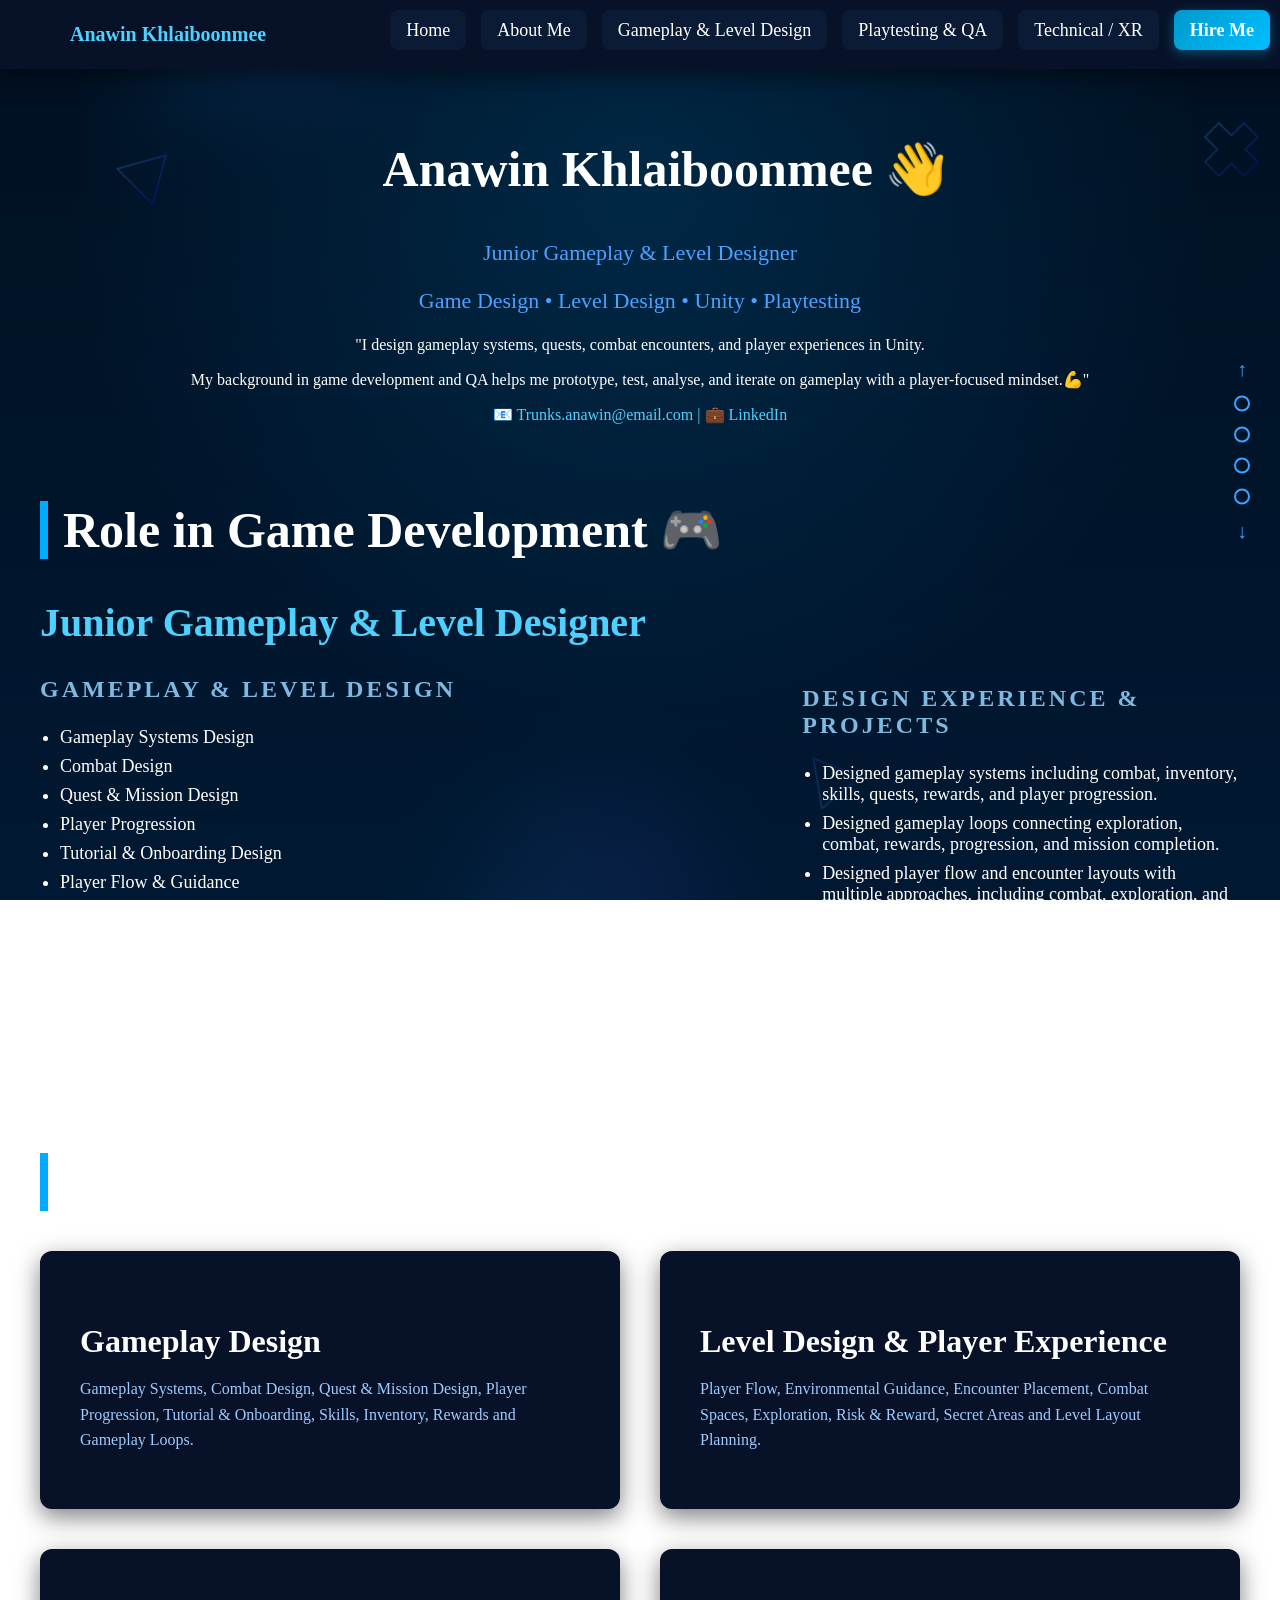
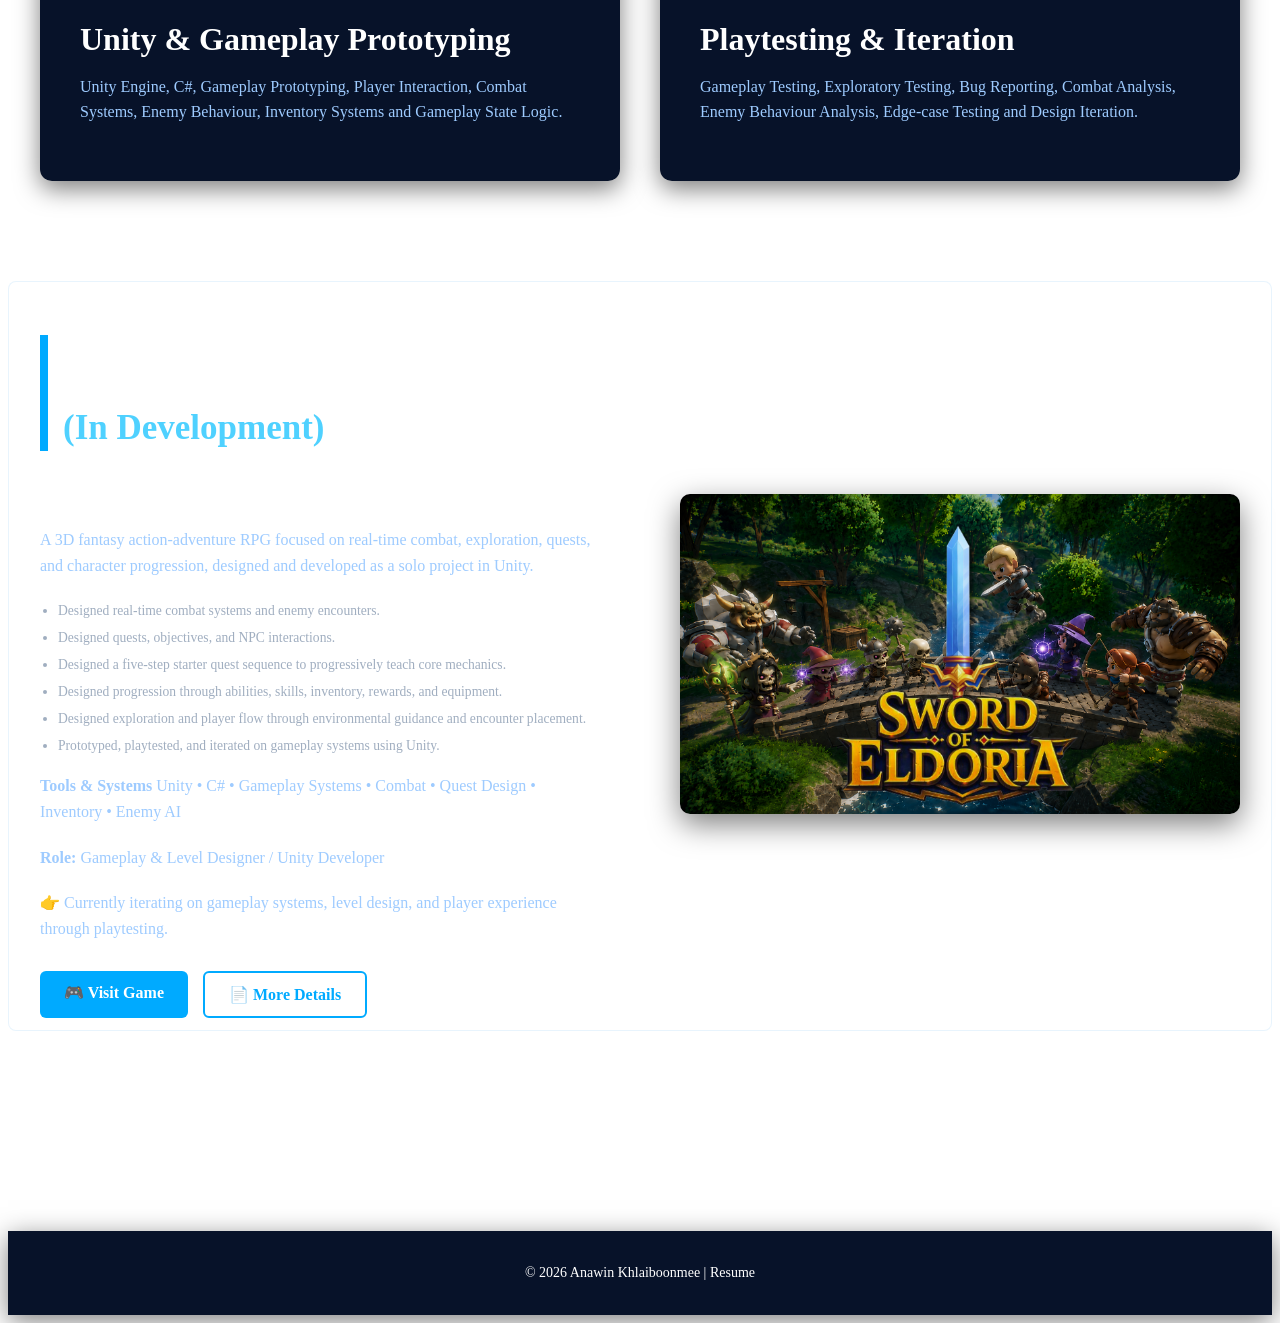
==== commit e4977567: "UpdateV3 Reposition of the job" ====
--- a/index.html
+++ b/index.html
@@ -19,9 +19,9 @@
 <ul class="nav-links" id="nav-links">
   <li><a href="index.html">Home</a></li>
   <li><a href="about.html">About Me</a></li>
-    <li><a href="qa-game-project.html">QA Game Testing</a></li>
-  <li><a href="game-project.html">Game Development</a></li>
-  <li><a href="xr-project.html">XR Development</a></li>
+    <li><a href="Gameplay_Level_Design.html">Gameplay & Level Design</a></li>
+    <li><a href="qa-game-project.html">Playtesting & QA</a></li>
+  <li><a href="xr-project.html">Technical / XR</a></li>
   <li><a href="contact.html">Hire Me</a></li>
 </ul>
 
@@ -35,15 +35,16 @@
 <h1 class="Name">Anawin Khlaiboonmee 👋</h1>
 
 <p class="subtitle">
-Junior Game QA Tester
+Junior Gameplay & Level Designer
 </p>
 
 <p class="platforms">
-PC Game • Mobile Game • WebGL Game
+Game Design • Level Design • Unity • Playtesting
 </p>
 
 <p class="watchword">
-"Focused on gameplay testing, system analysis, bug reporting, and identifying edge-case behaviors in Unity-based games.💪"
+"I design gameplay systems, quests, combat encounters, and player experiences in Unity. </p>
+<p>My background in game development and QA helps me prototype, test, analyse, and iterate on gameplay with a player-focused mindset.💪"
 </p>
 
 <p class="contact">
@@ -87,21 +88,20 @@
 <!-- LEFT -->
 <div class="Dev-skill-left">
 
-<h1 class="title-role">Role in Game Studio 💻</h1>
-
-<h1 class="title-dev">Junior Game QA Tester</h1>
-
-<h3>GAME QA SKILLS</h3>
+<h1 class="title-role">Role in Game Development 🎮</h1>
+
+<h1 class="title-dev">Junior Gameplay & Level Designer</h1>
+
+<h3>GAMEPLAY & LEVEL DESIGN</h3>
 <ul>
-<li>Functional Testing</li>
-<li>Regression Testing</li>
-<li>Gameplay Testing</li>
-<li>UI/UX Testing</li>
-<li>Bug Reporting & Documentation</li>
-<li>Test Case Design</li>
-<li>State Transition Testing</li>
-<li>Exploratory Testing</li>
-<li>Combat & Gameplay Analysis</li>
+<li>Gameplay Systems Design</li>
+<li>Combat Design</li>
+<li>Quest & Mission Design</li>
+<li>Player Progression </li>
+<li>Tutorial & Onboarding Design</li>
+<li>Player Flow & Guidance</li>
+<li>Level Layout & Greyboxing</li>
+<li>Reward & Economy Design</li>
 </ul>
 
 </div>
@@ -109,11 +109,12 @@
 <!-- RIGHT -->
 <div class="Dev-skill-right">
 
-<h3>Gameplay QA Experience</h3>
+<h3>DESIGN EXPERIENCE & PROJECTS</h3>
 <ul>
-<li>Tested enemy spawning behaviors, combat pacing, and gameplay balance across multiple wave scenarios.</li>
-<li>Performed gameplay testing on combat systems including hit detection, enemy behavior, attack timing, and state transitions.</li>
-<li>Analyzed AI behavior patterns and tested NPC interaction states, navigation, and edge-case gameplay scenarios.</li>
+<li>Designed gameplay systems including combat, inventory, skills, quests, rewards, and player progression.</li>
+<li>Designed gameplay loops connecting exploration, combat, rewards, progression, and mission completion.</li>
+<li>Designed player flow and encounter layouts with multiple approaches, including combat, exploration, and stealth.</li>
+<li>Used Unity to prototype and evaluate gameplay systems and iterate based on playtesting.</li>
 </ul>
 
 </div>
@@ -127,28 +128,28 @@
 
 <div class="expertise-container">
 
-<h2 class="expertise-title">Technical + Workflow + QA Mindset</h2>
+<h2 class="expertise-title">Design Skills + Technical Foundation</h2>
 
 <div class="expertise-grid">
 
 <div class="expertise-box">
-<h3>Technical Gameplay Knowledge</h3>
-<p>Combat System Logic, Enemy AI State Machines, Player Interaction Flow, Inventory & Gameplay Systems, Gameplay State Transitions and Unity Gameplay Architecture</p>
-</div>
-
-<div class="expertise-box">
-<h3>QA Workflow & Documentation</h3>
-<p>Bug Reporting, Reproduction Steps, Test Case Design, Gameplay Analysis Notes, Regression Tracking and QA Documentation Workflow</p>
-</div>
-
-<div class="expertise-box">
-<h3>Tools & Testing Environment</h3>
-<p>Unity Engine, GitHub, OBS Studio, Figma, Trello / Notion, Debug Console and Windows / Android Testing</p>
-</div>
-
-<div class="expertise-box">
-<h3>Gameplay Testing Focus</h3>
-<p>Combat Gameplay Testing, Enemy Behavior Analysis, Edge-case Testing, UI/UX Validation, Gameplay Balance Observation and Exploratory Testing</p>
+<h3>Gameplay Design</h3>
+<p>Gameplay Systems, Combat Design, Quest & Mission Design, Player Progression, Tutorial & Onboarding, Skills, Inventory, Rewards and Gameplay Loops.</p>
+</div>
+
+<div class="expertise-box">
+<h3>Level Design & Player Experience</h3>
+<p>Player Flow, Environmental Guidance, Encounter Placement, Combat Spaces, Exploration, Risk & Reward, Secret Areas and Level Layout Planning.</p>
+</div>
+
+<div class="expertise-box">
+<h3>Unity & Gameplay Prototyping</h3>
+<p>Unity Engine, C#, Gameplay Prototyping, Player Interaction, Combat Systems, Enemy Behaviour, Inventory Systems and Gameplay State Logic.</p>
+</div>
+
+<div class="expertise-box">
+<h3>Playtesting & Iteration</h3>
+<p>Gameplay Testing, Exploratory Testing, Bug Reporting, Combat Analysis, Enemy Behaviour Analysis, Edge-case Testing and Design Iteration.</p>
 </div>
 
 </div>
@@ -167,30 +168,30 @@
 
 <h2 class="project-title">Sword Of Eldoria <span style="font-size:0.7em; color:#4fd1ff;"><br>(In Development)</br></span></h2>
 
-<h3>Focus: Action Gameplay, Combat &amp; Quest Design </h3>
+<h3>Gameplay & Level Design — Solo Project</h3>
 
         <p>
-          A 3D fantasy action-adventure RPG focused on real-time combat, exploration, quests, and character progression.
+          A 3D fantasy action-adventure RPG focused on real-time combat, exploration, quests, and character progression, designed and developed as a solo project in Unity.
         </p>
 
     <ul class="project0-features">
-          <li>⚔️ Developed real-time melee combat and enemy encounters</li>
-          <li>📜 Designed and implemented quests, objectives, and NPC interactions</li>
-          <li>🗺️ Built exploration gameplay across a fantasy environment</li>
-          <li>🌟 Implemented character abilities, skill unlocking, and inventory systems</li>
-          <li>🎮 Created tutorials to introduce players to movement, combat, and core gameplay systems</li>
-          <li>🧪 Tested and refined gameplay, combat balance, and player experience</li>
+          <li>Designed real-time combat systems and enemy encounters.</li>
+          <li>Designed quests, objectives, and NPC interactions.</li>
+          <li>Designed a five-step starter quest sequence to progressively teach core mechanics.</li>
+          <li>Designed progression through abilities, skills, inventory, rewards, and equipment.</li>
+          <li>Designed exploration and player flow through environmental guidance and encounter placement.</li>
+          <li>Prototyped, playtested, and iterated on gameplay systems using Unity.</li>
     </ul>
 
-        <p><strong>Tech:</strong> Unity • C# • Game Design • • Combat Systems • Quest Systems • Inventory • AI</p>
-        <p><strong>Role:</strong> Solo Game Developer / Game Designer / Game QA Tester </p>
+        <p><strong>Tools & Systems</strong> Unity • C# • Gameplay Systems • Combat • Quest Design • Inventory • Enemy AI</p>
+        <p><strong>Role:</strong> Gameplay & Level Designer / Unity Developer </p>
 
         <p>
-        👉 Currently improving gameplay systems and polishing mechanics for release.
+        👉 Currently iterating on gameplay systems, level design, and player experience through playtesting.
     </p>
     <div class="project-buttons showcase-buttons">
 
-<a href="https://pt22.itch.io/swordofldoia"class="btn-primary"target="_blank">
+<a href="https://pt22.itch.io/swordofeldoia"class="btn-primary"target="_blank">
 🎮 Visit Game
 </a>
 
--- a/style.css
+++ b/style.css
@@ -305,6 +305,7 @@
   font-size: 50px;
   font-weight: 700;
   margin-bottom: 40px;
+  white-space: nowrap;
 }
 
 .title-dev,
@@ -313,6 +314,8 @@
   font-size: 40px;
   font-weight: 700;
   margin-bottom: 20px;
+  white-space: nowrap;
+  color: #4fd1ff;
 }
 
 .Dev-skill-section h3,
@@ -321,9 +324,10 @@
   margin-top: 30px;
   letter-spacing: 3px;
   font-size: 24px;
-}
-
-.Dev-skill-right  { margin-top: 190px; }
+  color: #7fb8e0;
+}
+
+.Dev-skill-right  { margin-top: 195px; }
 .QA-skill-right,
 .Game-design-skill-right { margin-top: 75px; }
 
@@ -1319,10 +1323,10 @@
   .Dev-skill-right,
   .QA-skill-right,
   .Game-design-skill-right { margin-top: 0; }
-  .title-role  { font-size: 32px; margin-bottom: 24px; }
+  .title-role  { font-size: 32px; margin-bottom: 24px; white-space: normal; }
   .title-dev,
   .title-QA,
-  .title-Game-design { font-size: 28px; }
+  .title-Game-design { font-size: 28px; white-space: normal; }
   li { font-size: 15px; }
 
   /* Intro */
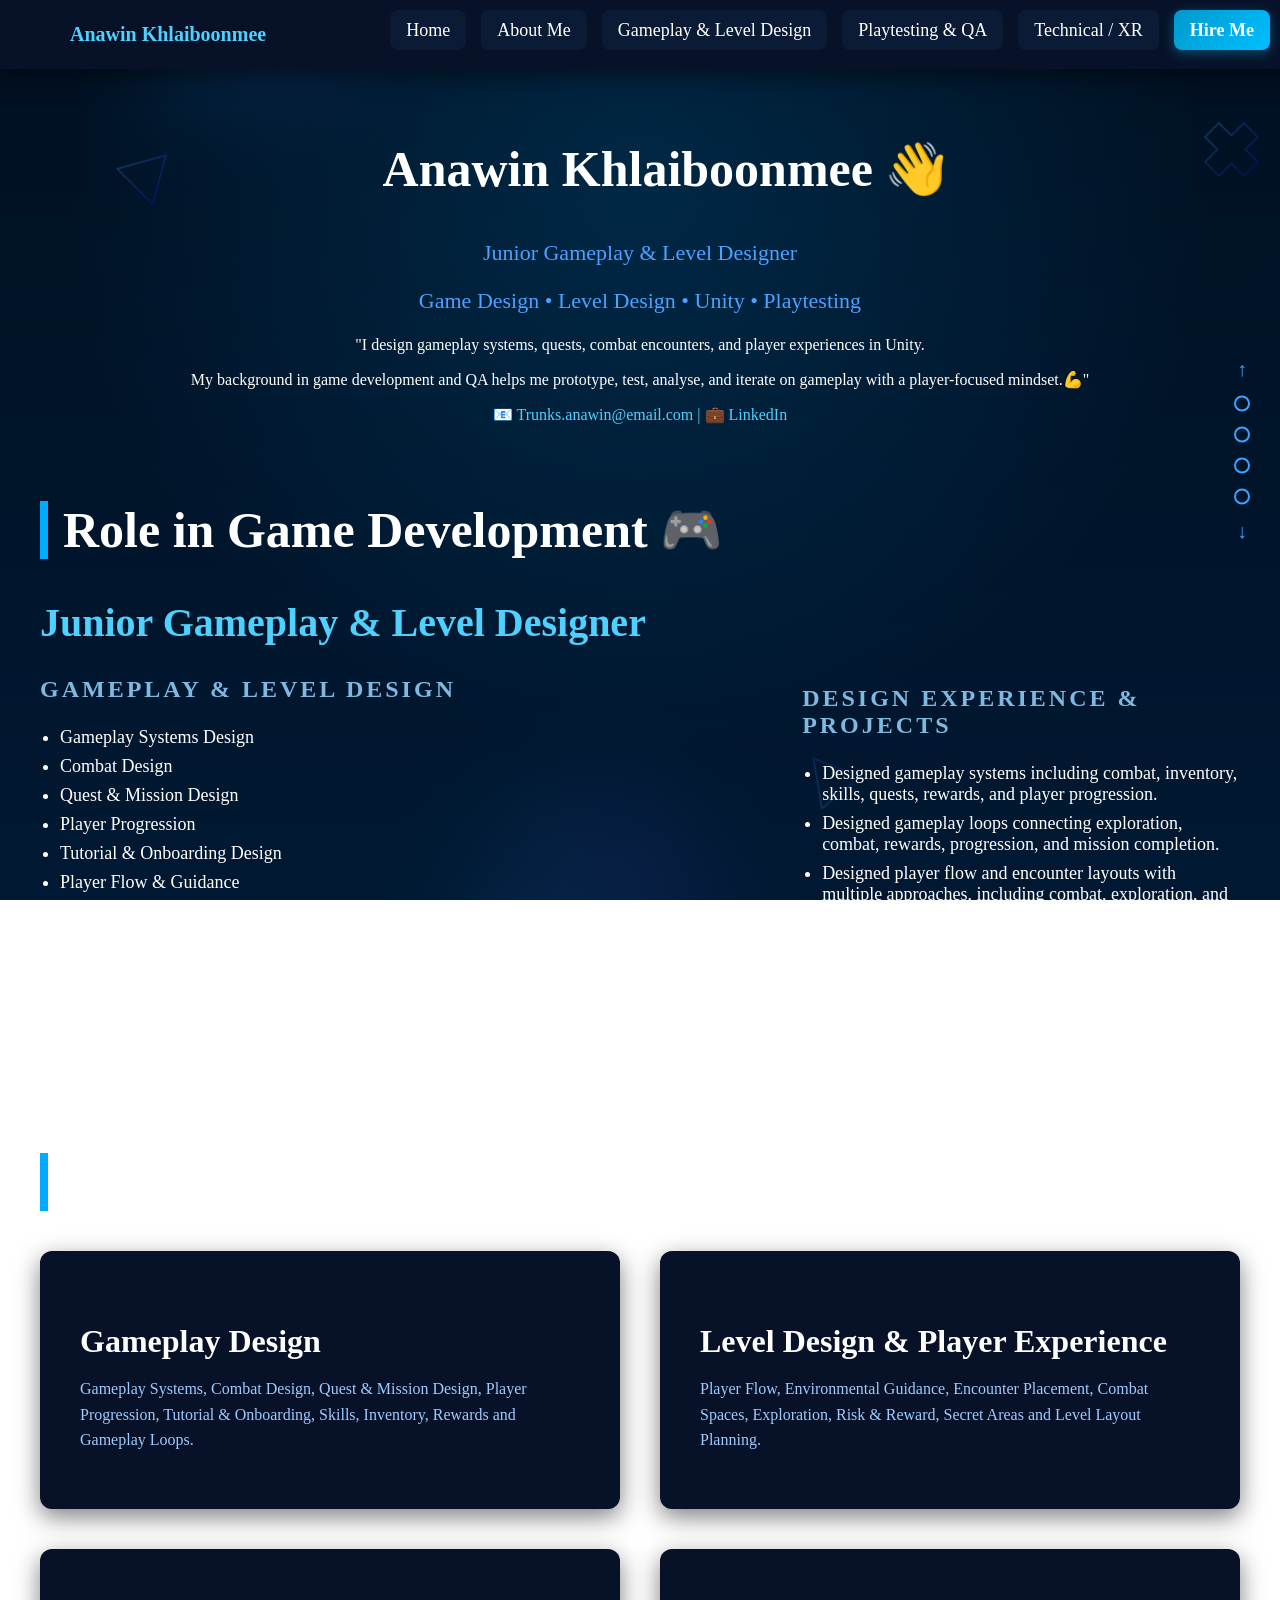
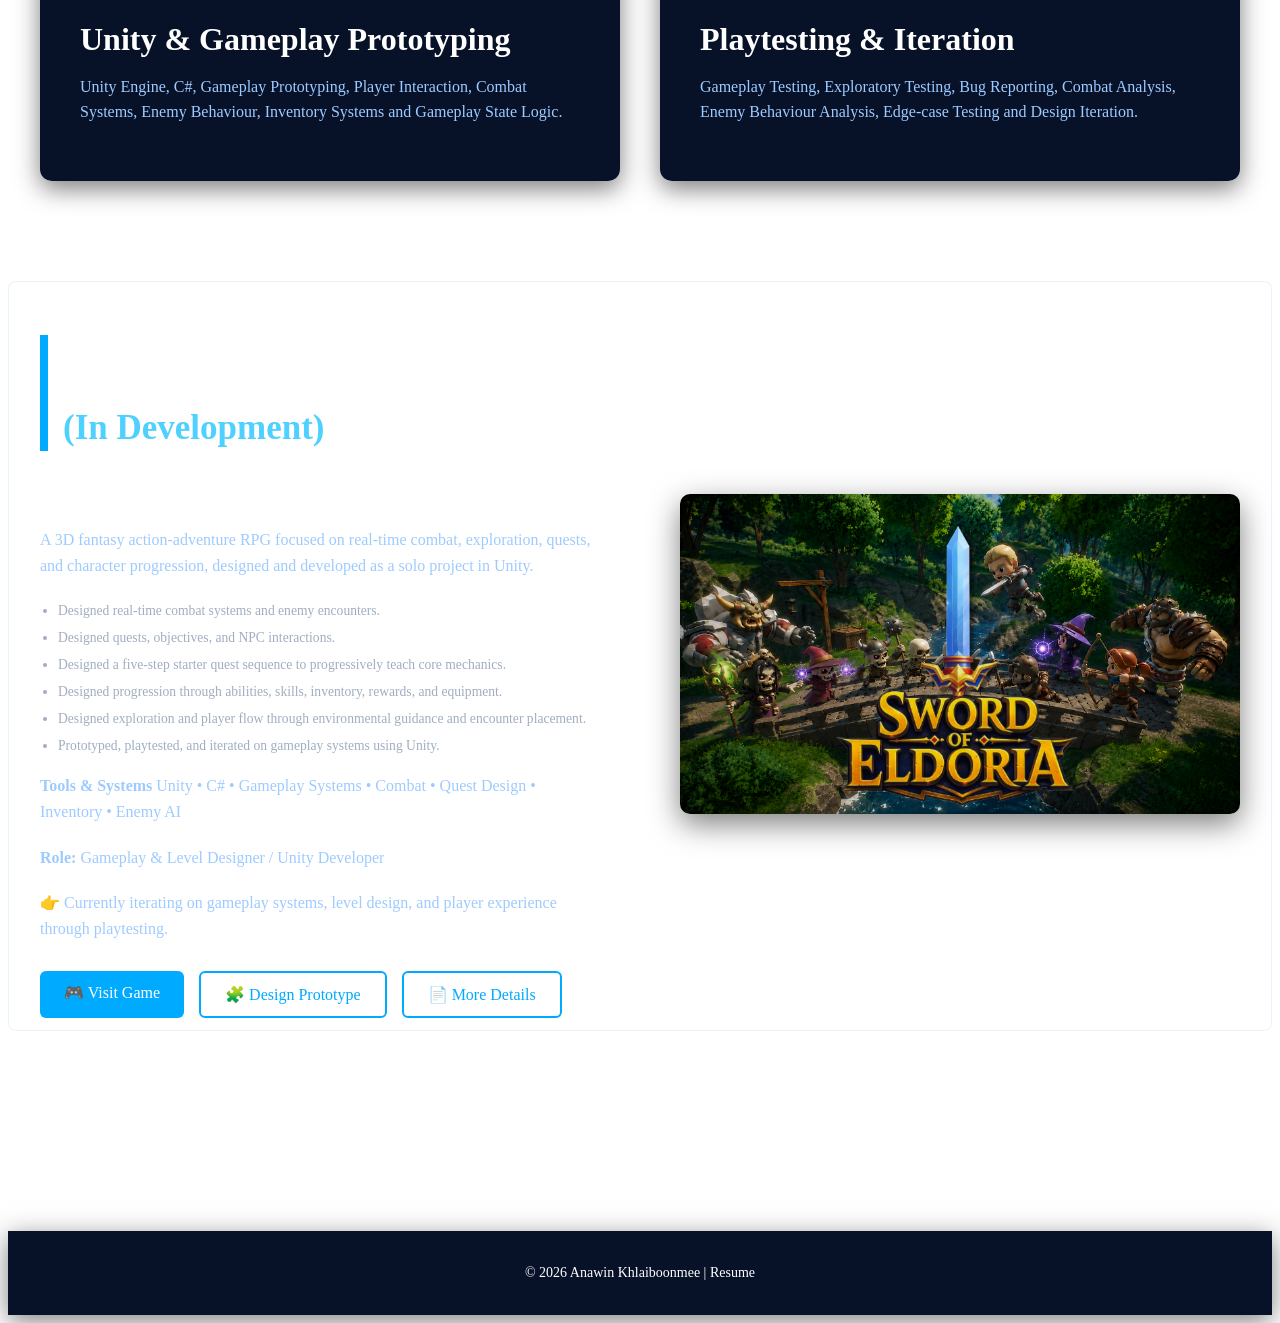
==== commit 9ccb49aa: "UpdateV3 Add Idea Level design" ====
--- a/index.html
+++ b/index.html
@@ -189,23 +189,139 @@
         <p>
         👉 Currently iterating on gameplay systems, level design, and player experience through playtesting.
     </p>
+
     <div class="project-buttons showcase-buttons">
 
 <a href="https://pt22.itch.io/swordofeldoia"class="btn-primary"target="_blank">
 🎮 Visit Game
 </a>
 
-<a href="game-project.html"class="btn-secondary">📄 More Details</a>
+<button type="button" class="btn-secondary" id="designPrototypeBtn">🧩 Design Prototype</button>
+
+<a href="Gameplay_Level_Design.html"class="btn-secondary">📄 More Details</a>
 
 </div>
 </div>
 
 <!-- RIGHT SIDE -->
 <div class="project-right reveal-right">
-<img src="images/SOE1.png" alt="Monster Buddy AR">
+  <img src="images/SOE1.png" alt="Sword of Eldoria key art">
+</div>
+
+</div>
+
+<!-- ===== Design Prototype Modal ===== -->
+<div class="design-modal-overlay" id="designModalOverlay">
+  <div class="design-modal design-showcase">
+
+    <button type="button" class="design-modal-close" id="designModalClose">← Back</button>
+
+    <h3 class="showcase-heading">Player Onboarding Through Progressive Quest Design</h3>
+
+    <div class="showcase-slider-wrapper">
+
+      <button class="arrow-btn arrow-left" id="designPrev" aria-label="Previous view">‹</button>
+
+      <div class="showcase-viewport">
+        <div class="showcase-track" id="designTrack">
+
+          <!-- SLIDE 1 — Design wireframe -->
+          <div class="showcase-slide">
+            <img src="images/starter-area-wireframe.png" alt="Starter Area wireframe layout">
+
+            <button class="design-icon" style="top:59.1%; left:51%;" aria-label="The player"
+              data-tip-title="The player"
+              data-tip-desc="The player spawns at the centre of the area, giving them a brief moment to orient themselves and observe the surrounding environment before approaching the NPC.">
+              <span aria-hidden="true">🥷</span>
+            </button>
+
+            <button class="design-icon" style="top:43.5%; left:64.5%;" aria-label="NPC"
+              data-tip-title="NPC"
+              data-tip-desc="The NPC uses a hand-waving animation to attract the player's attention and provide a clear visual cue for interaction. Approaching the NPC triggers the dialogue and starts the first quest.">
+              <span aria-hidden="true">🧚</span>
+            </button>
+
+            <button class="design-icon" style="top:59%; left:32.9%;" aria-label="Enemy"
+              data-tip-title="Enemy"
+              data-tip-desc="A small group of enemies is placed near the player's initial path to introduce combat early without overwhelming a new player. Their movement also creates visual activity that encourages the player to investigate the area.">
+              <span aria-hidden="true">💀</span>
+            </button>
+
+            <button class="design-icon" style="top:42.3%; left:38.3%;" aria-label="Treasure Box"
+              data-tip-title="Treasure Box"
+              data-tip-desc="The treasure chest is positioned between the NPC and enemy encounter to provide a visible reward and recovery opportunity. The light acts as a subtle environmental cue, encouraging exploration without directly forcing the player toward it.">
+              <span aria-hidden="true">📦</span>
+            </button>
+
+            <button class="design-icon" style="top:56.2%; left:26.9%;" aria-label="Enemy Spawn Location"
+              data-tip-title="Enemy Spawn Location"
+              data-tip-desc="The three enemies are positioned on the left side to create the player's first controlled combat encounter. They are introduced after the loot and equipment quests, ensuring players have learned how to obtain and equip gear before entering combat.">
+              <span aria-hidden="true">⚰️</span>
+            </button>
+          </div>
+
+          <!-- SLIDE 2 — Actual in-game screenshot -->
+          <div class="showcase-slide">
+            <img src="images/starter-area-ingame.png" alt="Starter Area in the actual game">
+
+            <button class="design-icon" style="top:56.2%; left:56.3%;" aria-label="The player"
+              data-tip-title="The player"
+              data-tip-desc="The player spawns at the centre of the area, giving them a brief moment to orient themselves and observe the surrounding environment before approaching the NPC.">
+              <span aria-hidden="true">🥷</span>
+            </button>
+
+            <button class="design-icon" style="top:42.5%; left:85.9%;" aria-label="NPC"
+              data-tip-title="NPC"
+              data-tip-desc="The NPC uses a hand-waving animation to attract the player's attention and provide a clear visual cue for interaction. Approaching the NPC triggers the dialogue and starts the first quest.">
+              <span aria-hidden="true">🧚</span>
+            </button>
+
+            <button class="design-icon" style="top:40.2%; left:12.75%;" aria-label="Enemy"
+              data-tip-title="Enemy"
+              data-tip-desc="A small group of enemies is placed near the player's initial path to introduce combat early without overwhelming a new player. Their movement also creates visual activity that encourages the player to investigate the area.">
+              <span aria-hidden="true">💀</span>
+            </button>
+
+            <button class="design-icon" style="top:43.5%; left:41.5%;" aria-label="Treasure Box"
+              data-tip-title="Treasure Box"
+              data-tip-desc="The treasure chest is positioned between the NPC and enemy encounter to provide a visible reward and recovery opportunity. The light acts as a subtle environmental cue, encouraging exploration without directly forcing the player toward it.">
+              <span aria-hidden="true">📦</span>
+            </button>
+
+            <button class="design-icon" style="top:55.6%; left:13.2%;" aria-label="Enemy Spawn Location"
+              data-tip-title="Enemy Spawn Location"
+              data-tip-desc="The three enemies are positioned on the left side to create the player's first controlled combat encounter. They are introduced after the loot and equipment quests, ensuring players have learned how to obtain and equip gear before entering combat.">
+              <span aria-hidden="true">⚰️</span>
+            </button>
+          </div>
+
+        </div>
+      </div>
+
+      <div class="design-tooltip-shared" id="sharedTooltip">
+        <strong id="sharedTooltipTitle"></strong>
+        <span id="sharedTooltipDesc"></span>
+      </div>
+
+
+      <button class="arrow-btn arrow-right" id="designNext" aria-label="Next view">›</button>
+
+    </div>
+
+    <div class="slider-dots showcase-dots">
+      <span class="slider-dot design-dot active" data-slide="0"></span>
+      <span class="slider-dot design-dot" data-slide="1"></span>
+    </div>
+
+    <div class="design-summary">
+      <h4>Design Summary</h4>
+      <p>The Starter Area is designed as a progressive onboarding experience that introduces the player's core systems step by step. The player first learns to loot items from a treasure chest, then equips their new equipment through the inventory system before entering their first combat encounter. After combat, players learn to manage HP and stamina using consumable items, followed by learning the skill system. Completing the five Starter Quests gives players a foundation in exploration, equipment, combat, resource management, and abilities before progressing to Part 2.</p>
+    </div>
+
+  </div>
+</div>
+
 <script src="script.js"></script>
-</div>
-</div>
 </section>
 </main>
 <!-- ================= FOOTER ================= -->
--- a/style.css
+++ b/style.css
@@ -386,8 +386,8 @@
   gap: 80px;
 }
 
-.project-left  { flex: 1; }
-.project-right { flex: 1; text-align: center; }
+.project-left  { flex: 1; min-width: 0; }
+.project-right { flex: 1; text-align: center; min-width: 0; }
 
 .project-title {
   border-left: 8px solid #00aaff;
@@ -421,6 +421,205 @@
 }
 
 /* ================================================
+   DESIGN PROTOTYPE — modal popup (scoped to this
+   project section only, not the whole page)
+   ================================================ */
+
+#project { position: relative; }
+
+.design-modal-overlay {
+  position: absolute;
+  inset: 0;
+  background: rgba(2, 8, 16, 0.85);
+  display: flex;
+  align-items: center;
+  justify-content: center;
+  padding: 24px;
+  z-index: 1000;
+  opacity: 0;
+  pointer-events: none;
+  transition: opacity 0.25s ease;
+}
+
+.design-modal-overlay.open {
+  opacity: 1;
+  pointer-events: auto;
+}
+
+.design-modal {
+  position: relative;
+  background: #071829;
+  border: 1px solid rgba(0, 170, 255, 0.3);
+  border-radius: 14px;
+  max-width: 640px;
+  width: 100%;
+  max-height: 88vh;
+  overflow-y: auto;
+  padding: 28px;
+  box-shadow: 0 20px 60px rgba(0,0,0,0.6);
+  transform: translateY(20px) scale(0.97);
+  transition: transform 0.25s ease;
+  text-align: left;
+}
+
+.design-modal-overlay.open .design-modal {
+  transform: translateY(0) scale(1);
+}
+
+.design-modal-close {
+  position: absolute;
+  top: 16px;
+  right: 16px;
+  background: transparent;
+  border: 1px solid rgba(0, 170, 255, 0.5);
+  color: #4fd1ff;
+  font-size: 13px;
+  font-weight: 600;
+  padding: 6px 14px;
+  border-radius: 999px;
+  cursor: pointer;
+  transition: 0.2s;
+  z-index: 2;
+}
+
+.design-modal-close:hover {
+  background: rgba(0, 170, 255, 0.15);
+  border-color: #00e0ff;
+}
+
+/* ================================================
+   DESIGN SHOWCASE — interactive icon hotspots
+   ================================================ */
+
+.design-showcase {
+  display: flex;
+  flex-direction: column;
+  gap: 16px;
+}
+
+.showcase-heading {
+  font-size: 22px;
+  font-weight: 700;
+  color: #fff;
+  margin: 0;
+}
+
+.showcase-slider-wrapper { position: relative; }
+
+.showcase-viewport {
+  overflow: hidden;
+  border-radius: 10px;
+  box-shadow: 0 10px 30px rgba(0,0,0,0.5);
+}
+
+.showcase-track {
+  display: flex;
+  width: 200%;
+  transition: transform 0.4s ease;
+}
+
+.showcase-slide {
+  position: relative;
+  flex: 0 0 50%;
+  width: 50%;
+  background: #fff;
+  line-height: 0;
+}
+
+.showcase-slide img {
+  display: block;
+  width: 100%;
+  height: auto;
+}
+
+.design-icon {
+  position: absolute;
+  transform: translate(-50%, -50%);
+  width: 32px;
+  height: 32px;
+  border-radius: 50%;
+  border: 2px solid rgba(0, 170, 255, 0.75);
+  background: rgba(4, 16, 31, 0.6);
+  display: flex;
+  align-items: center;
+  justify-content: center;
+  font-size: 15px;
+  line-height: 1;
+  cursor: pointer;
+  padding: 0;
+  z-index: 5;
+  transition: 0.2s;
+}
+
+.design-icon:hover,
+.design-icon.pinned {
+  border-color: #00e0ff;
+  background: rgba(0, 170, 255, 0.3);
+  box-shadow: 0 0 14px rgba(0, 200, 255, 0.75);
+  transform: translate(-50%, -50%) scale(1.15);
+  z-index: 6;
+}
+
+/* Single shared tooltip, positioned dynamically by JS with
+   inline left/top (in px, relative to .showcase-slider-wrapper).
+   It lives outside .showcase-viewport's overflow:hidden, so it
+   can never get clipped no matter which edge the icon is near. */
+.design-tooltip-shared {
+  position: absolute;
+  width: 240px;
+  max-width: 55vw;
+  background: #0a1f35;
+  border: 1px solid rgba(0, 170, 255, 0.4);
+  border-radius: 8px;
+  padding: 12px 14px;
+  font-size: 13px;
+  line-height: 1.5;
+  color: #cfe8ff;
+  text-align: left;
+  opacity: 0;
+  pointer-events: none;
+  transition: opacity 0.15s ease;
+  box-shadow: 0 8px 24px rgba(0,0,0,0.5);
+  z-index: 30;
+}
+
+.design-tooltip-shared strong {
+  display: block;
+  color: #4fd1ff;
+  font-size: 14px;
+  margin-bottom: 4px;
+}
+
+.design-tooltip-shared.show {
+  opacity: 1;
+  pointer-events: auto;
+}
+
+.showcase-dots { margin-top: 2px; }
+
+.design-summary {
+  border-top: 1px solid rgba(99,179,237,0.2);
+  padding-top: 16px;
+}
+
+.design-summary h4 {
+  font-size: 18px;
+  color: #4fd1ff;
+  margin-bottom: 8px;
+}
+
+.design-summary p {
+  color: #9ecbff;
+  line-height: 1.7;
+  font-size: 15px;
+}
+
+@media (max-width: 640px) {
+  .design-icon { width: 26px; height: 26px; font-size: 12px; }
+  .design-tooltip-shared { width: 190px; max-width: 70vw; font-size: 12px; }
+}
+
+/* ================================================
    BUTTONS
    ================================================ */
 
@@ -428,11 +627,15 @@
   margin-top: 30px;
   display: flex;
   flex-direction: row;
+  flex-wrap: wrap;
   gap: 15px;
-  padding-right: 220px;
-}
-
-.project-buttons a { text-decoration: none !important; }
+}
+
+.project-buttons a,
+.project-buttons button {
+  text-decoration: none !important;
+  font: inherit;
+}
 
 .btn-primary {
   background: #00aaff;
@@ -1309,6 +1512,7 @@
   .project-left p,
   .project-left li   { font-size: 15px; }
   .project-right img { max-width: 100%; }
+  .design-modal { padding: 20px; max-height: 92vh; }
   .project-buttons   { flex-wrap: wrap; padding-right: 0; padding-left: 23px; gap: 10px; }
   .btn-primary,
   .btn-secondary     { font-size: 14px; padding: 10px 18px; }
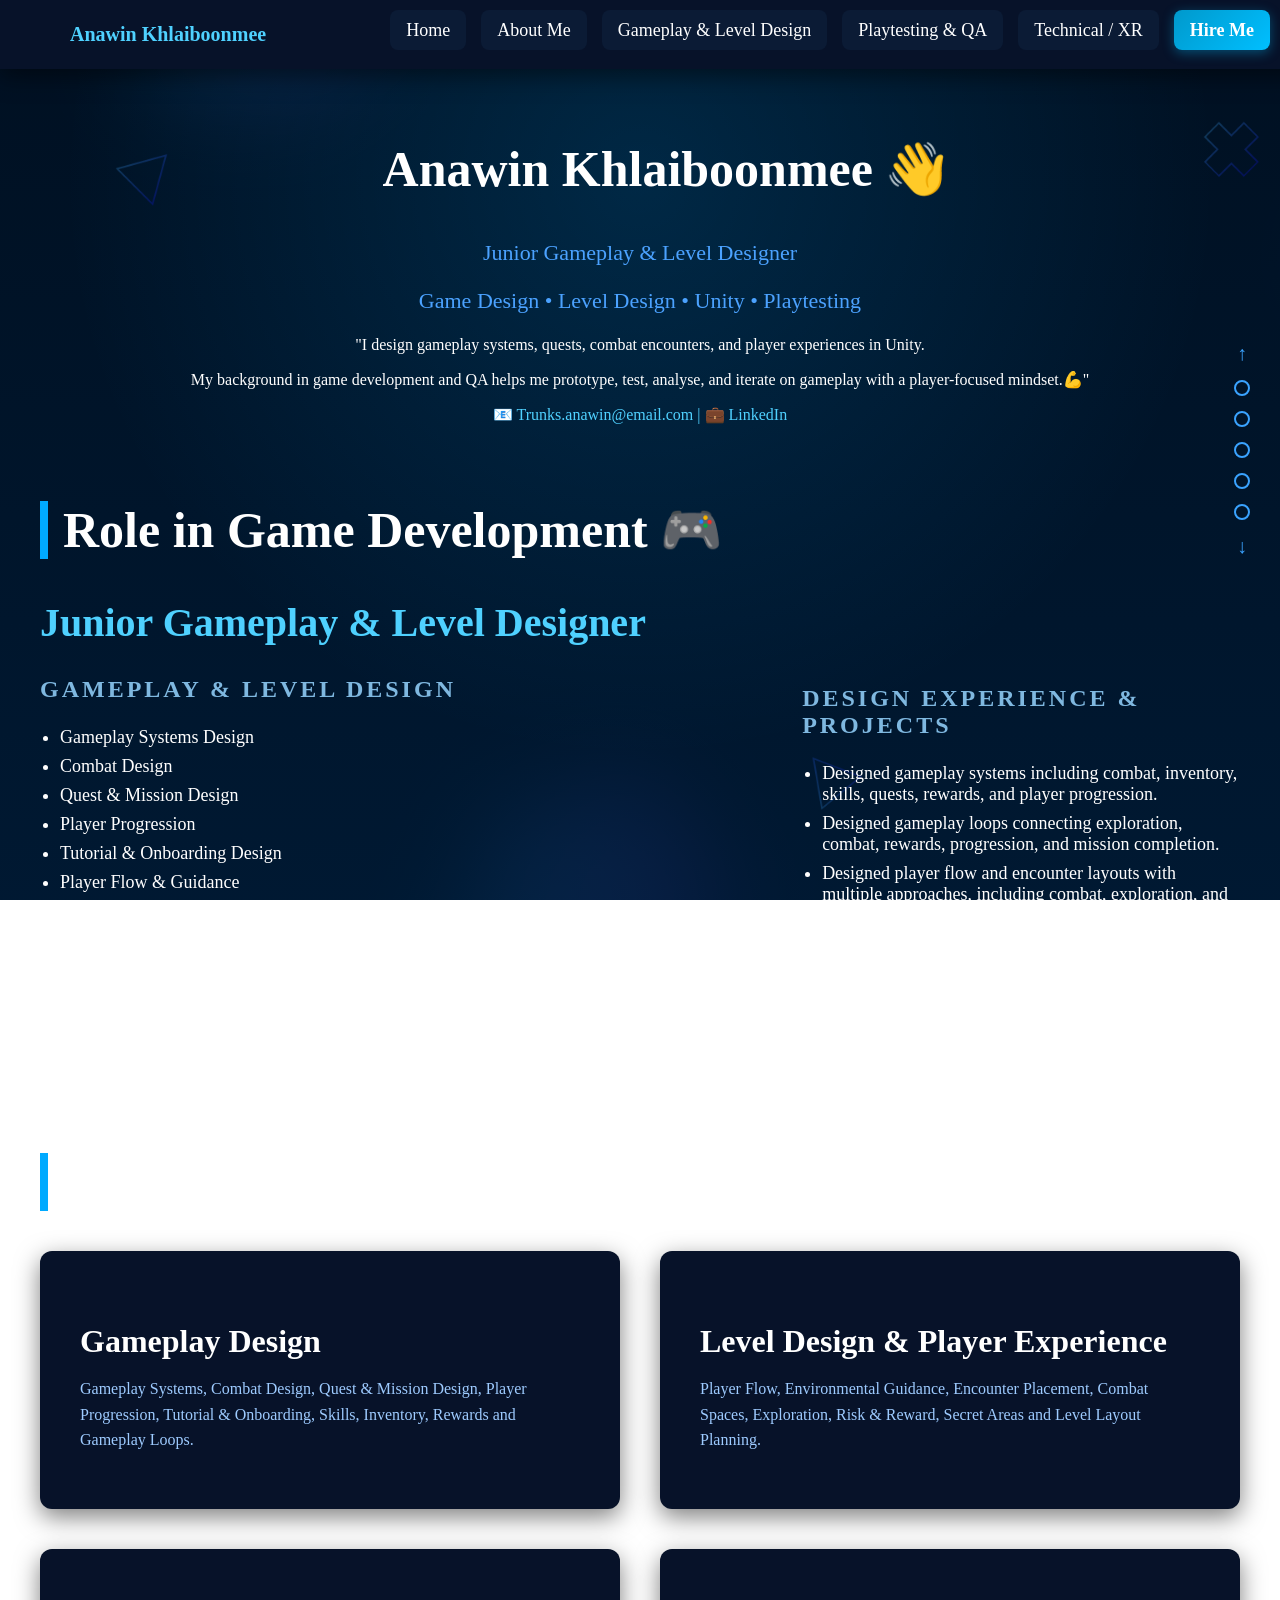
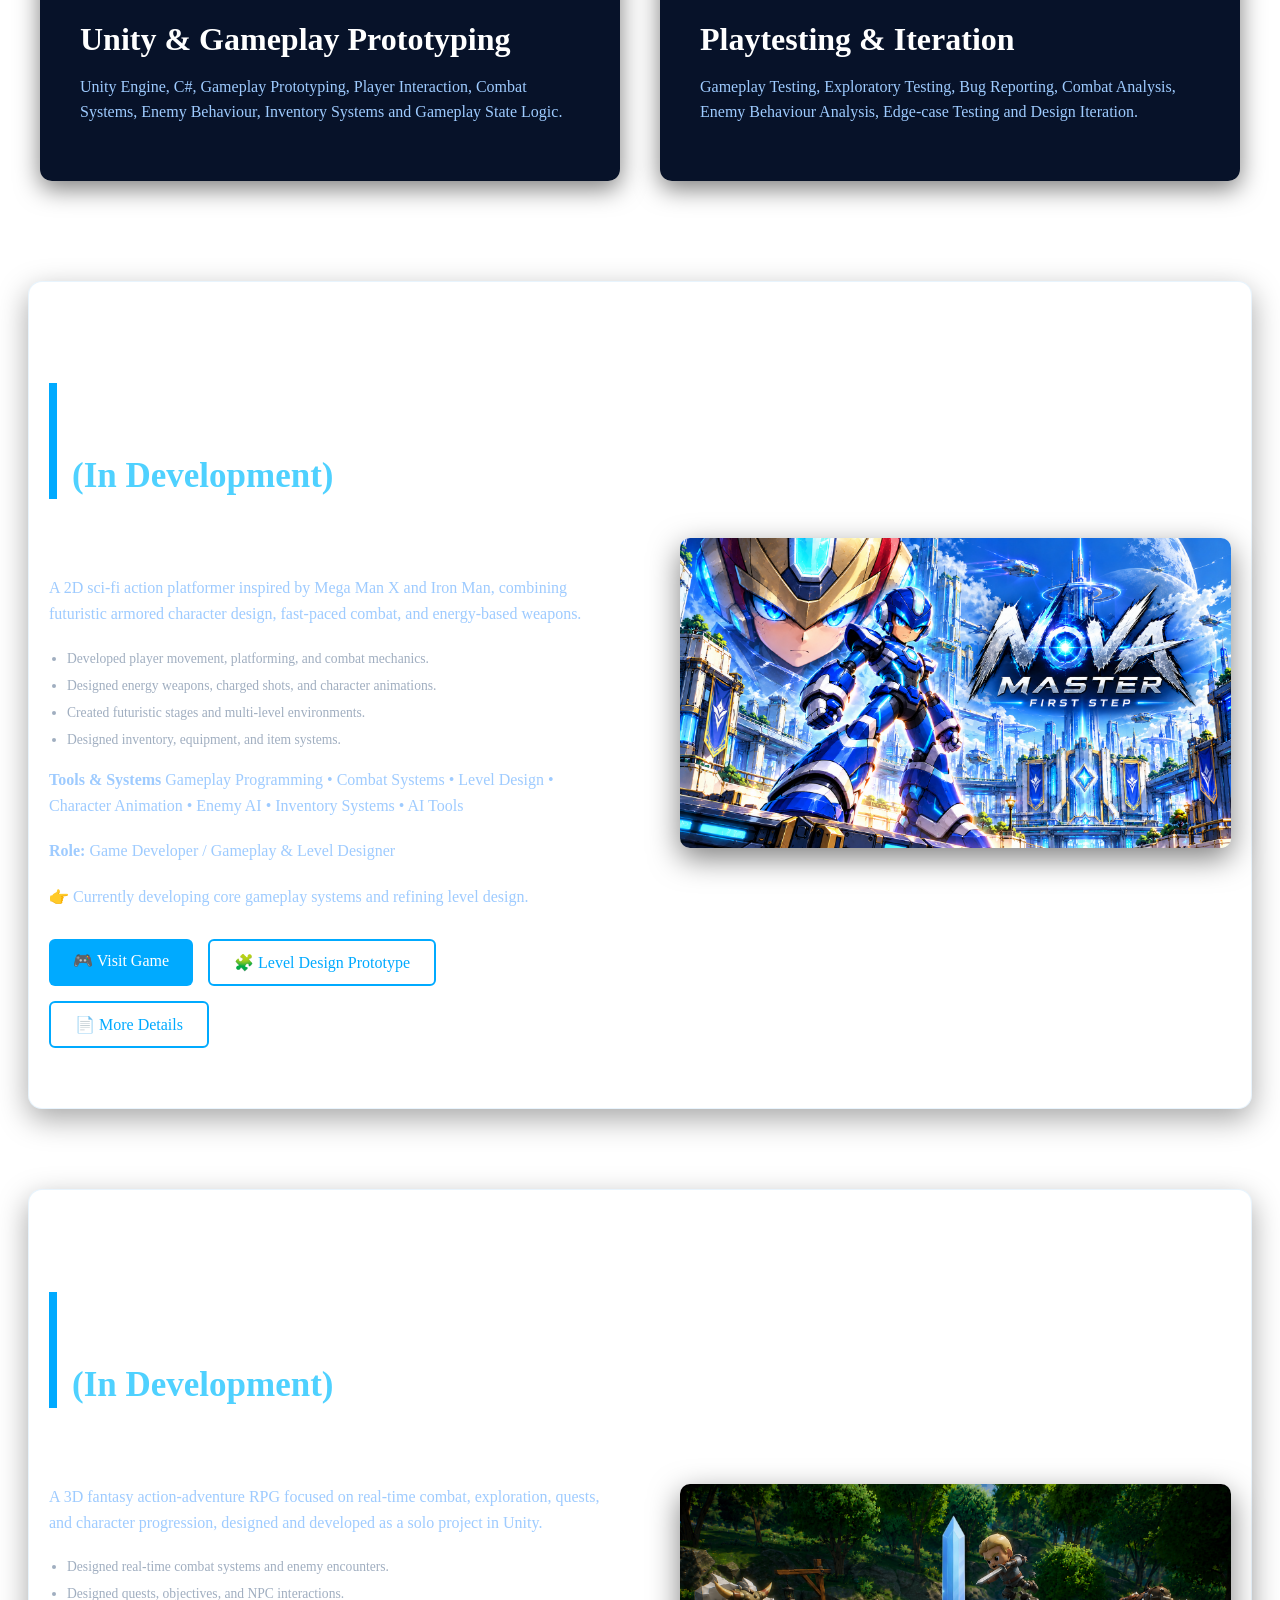
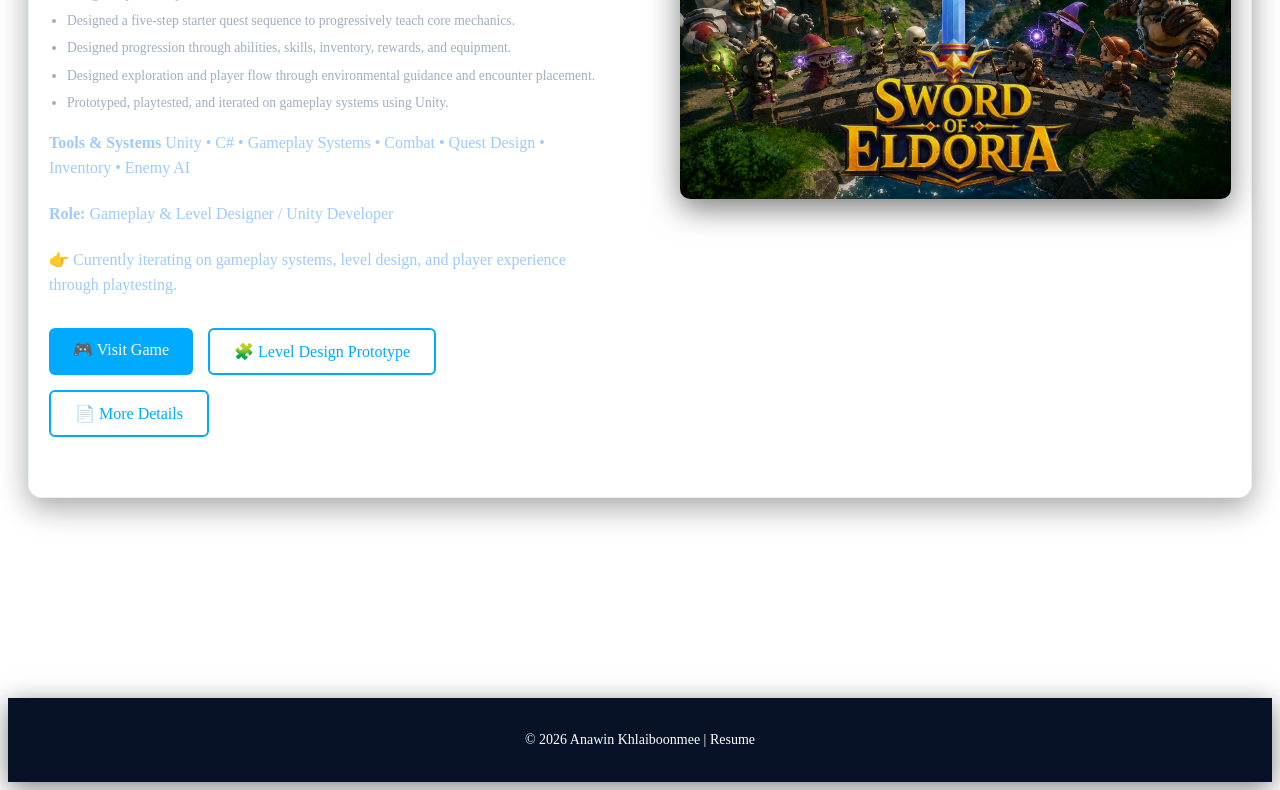
==== commit 70bd2ba1: "Update New Game Nova Master" ====
--- a/index.html
+++ b/index.html
@@ -62,6 +62,7 @@
     <span class="dot active" data-section="hero"></span>
     <span class="dot" data-section="role"></span>
     <span class="dot" data-section="experience"></span>
+    <span class="dot" data-section="project-2d"></span>
     <span class="dot" data-section="project"></span>
 
     <div class="arrow down" id="scrollDown">↓</div>
@@ -158,6 +159,70 @@
 
 </section>
 
+<!-- ================= 2D GAME PROJECT (placeholder — รอข้อมูลจริง) ================= -->
+<section class="project-section" id="project-2d">
+
+<div class="project-container">
+
+<!-- LEFT SIDE -->
+<div class="project-left">
+
+  <h2 class="project-title">
+    Nova Master
+    <span style="font-size:0.7em; color:#4fd1ff;">
+      <br>(In Development)
+    </span>
+  </h2>
+
+<h3>Gameplay & Level Design — Solo Project</h3>
+
+  <p>
+    A 2D sci-fi action platformer inspired by Mega Man X and Iron Man, combining futuristic armored character design, fast-paced combat, and energy-based weapons.
+  </p>
+
+  <ul class="project0-features">
+    <li>Developed player movement, platforming, and combat mechanics.</li>
+    <li>Designed energy weapons, charged shots, and character animations.</li>
+    <li>Created futuristic stages and multi-level environments.</li>
+    <li>Designed inventory, equipment, and item systems.</li>
+  </ul>
+
+    <p>
+    <strong>Tools & Systems</strong>
+    Gameplay Programming • Combat Systems • Level Design •
+    Character Animation • Enemy AI • Inventory Systems • AI Tools
+    </p>
+
+  <p>
+    <strong>Role:</strong> Game Developer / Gameplay & Level Designer
+  </p>
+
+  <p>
+    👉 Currently developing core gameplay systems and refining level design.
+  </p>
+
+    <div class="project-buttons showcase-buttons">
+
+<a href="#" class="btn-primary" target="_blank">
+🎮 Visit Game
+</a>
+
+<button type="button" class="btn-secondary" id="designPrototypeBtn2D">🧩 Level Design Prototype</button>
+
+<a href="Gameplay_Level_Design.html"class="btn-secondary">📄 More Details</a>
+
+</div>
+</div>
+
+<!-- RIGHT SIDE -->
+<div class="project-right reveal-right">
+  <img src="images/Nova_Master_ First_Step.png" alt="[2D Game Title] key art">
+</div>
+
+</div>
+
+</section>
+
 <!-- Current Project Section -->
 <section class="project-section" id="project">
 
@@ -196,7 +261,7 @@
 🎮 Visit Game
 </a>
 
-<button type="button" class="btn-secondary" id="designPrototypeBtn">🧩 Design Prototype</button>
+<button type="button" class="btn-secondary" id="designPrototypeBtn">🧩 Level Design Prototype</button>
 
 <a href="Gameplay_Level_Design.html"class="btn-secondary">📄 More Details</a>
 
@@ -320,6 +385,8 @@
 
   </div>
 </div>
+
+
 
 <script src="script.js"></script>
 </section>
--- a/style.css
+++ b/style.css
@@ -1612,4 +1612,30 @@
   .project0-media  { max-width: 360px; }
   .project-sections-row { gap: 0.5rem; }
   .project0-features li { font-size: 0.74rem; }
+}
+
+/* ================================================
+   GAMEPLAY & LEVEL DESIGN — spacing between
+   project showcase containers (2D game / Sword Of Eldoria)
+   ใช้ id เพื่อไม่กระทบ .project-section ในหน้า QA
+   ================================================ */
+
+#project-2d,
+#project {
+  padding: 60px 20px;
+  margin: 0 20px;
+  border-radius: 14px;
+  box-shadow: 0 10px 30px rgba(0,0,0,0.35);
+}
+
+#project-2d { margin-bottom: 80px; }
+
+@media (max-width: 768px) {
+  #project-2d,
+  #project {
+    padding: 30px 16px;
+    margin: 0 10px;
+  }
+
+  #project-2d { margin-bottom: 40px; }
 }
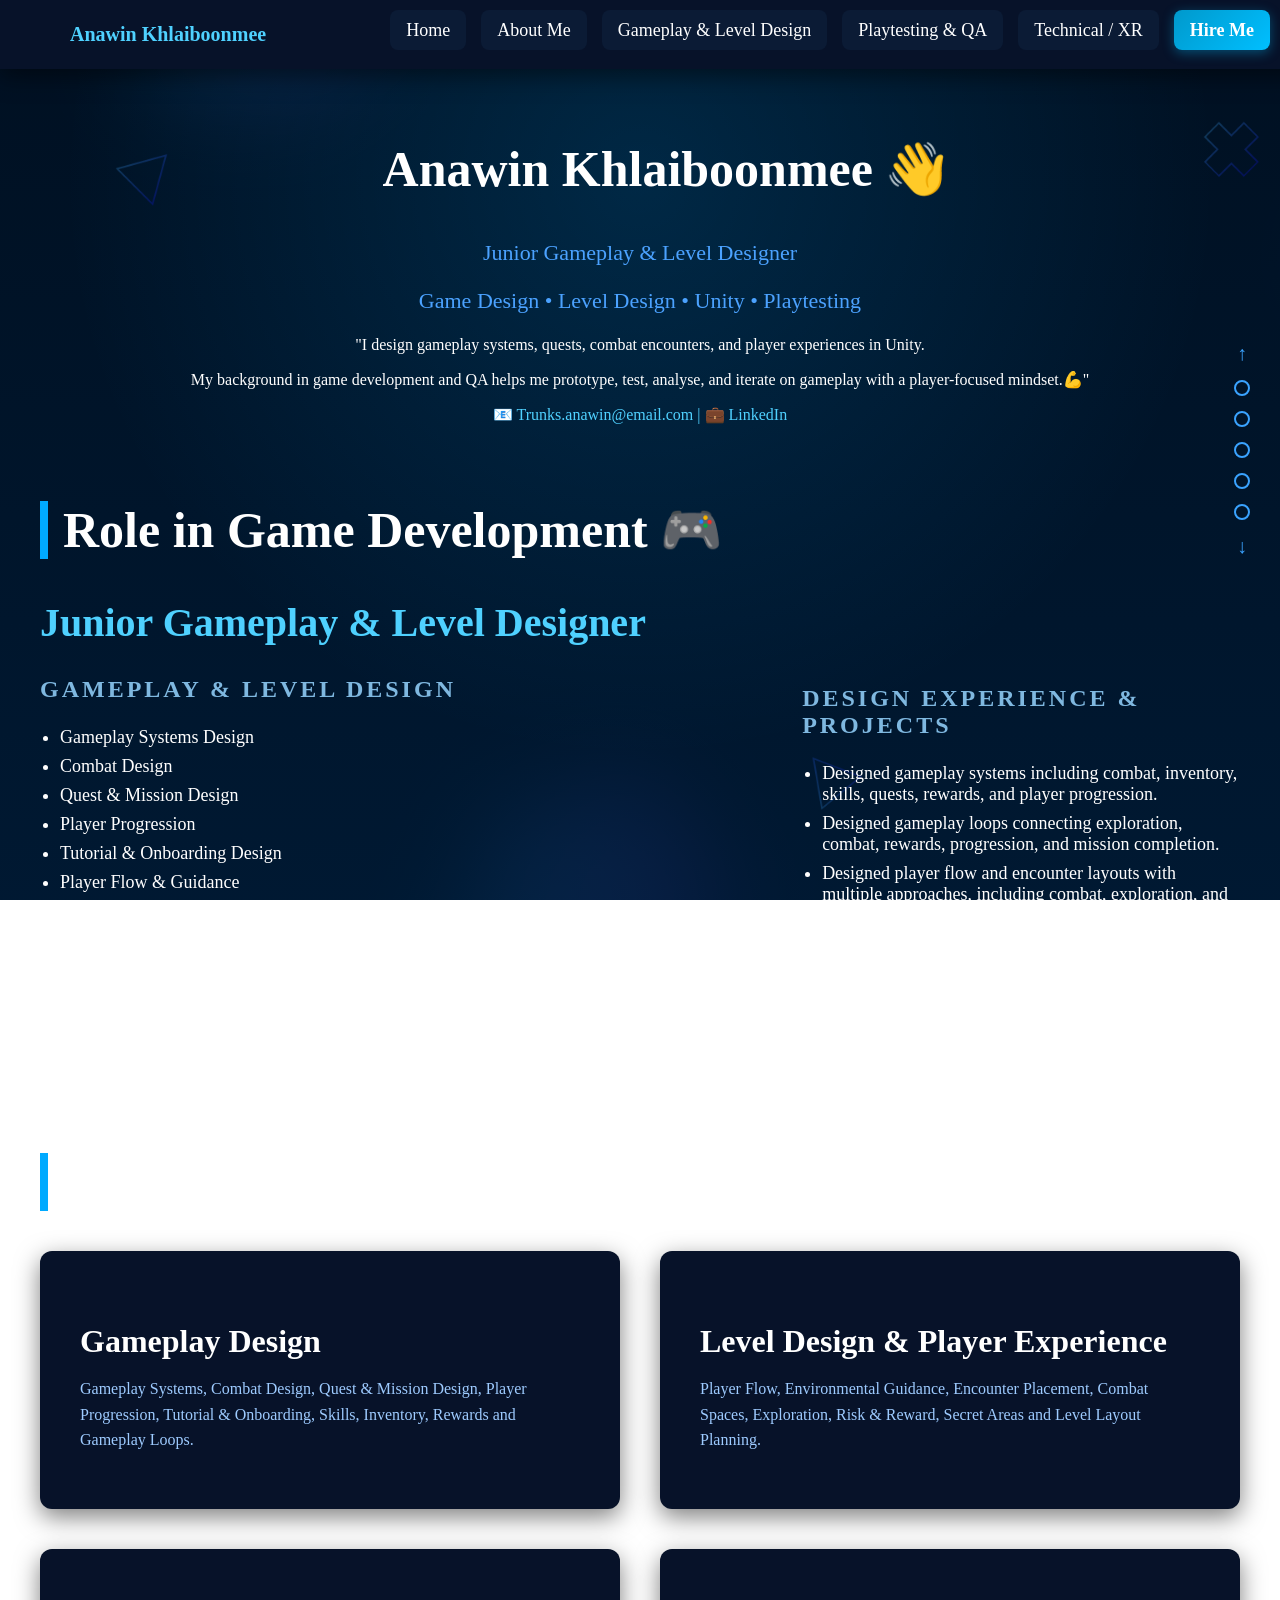
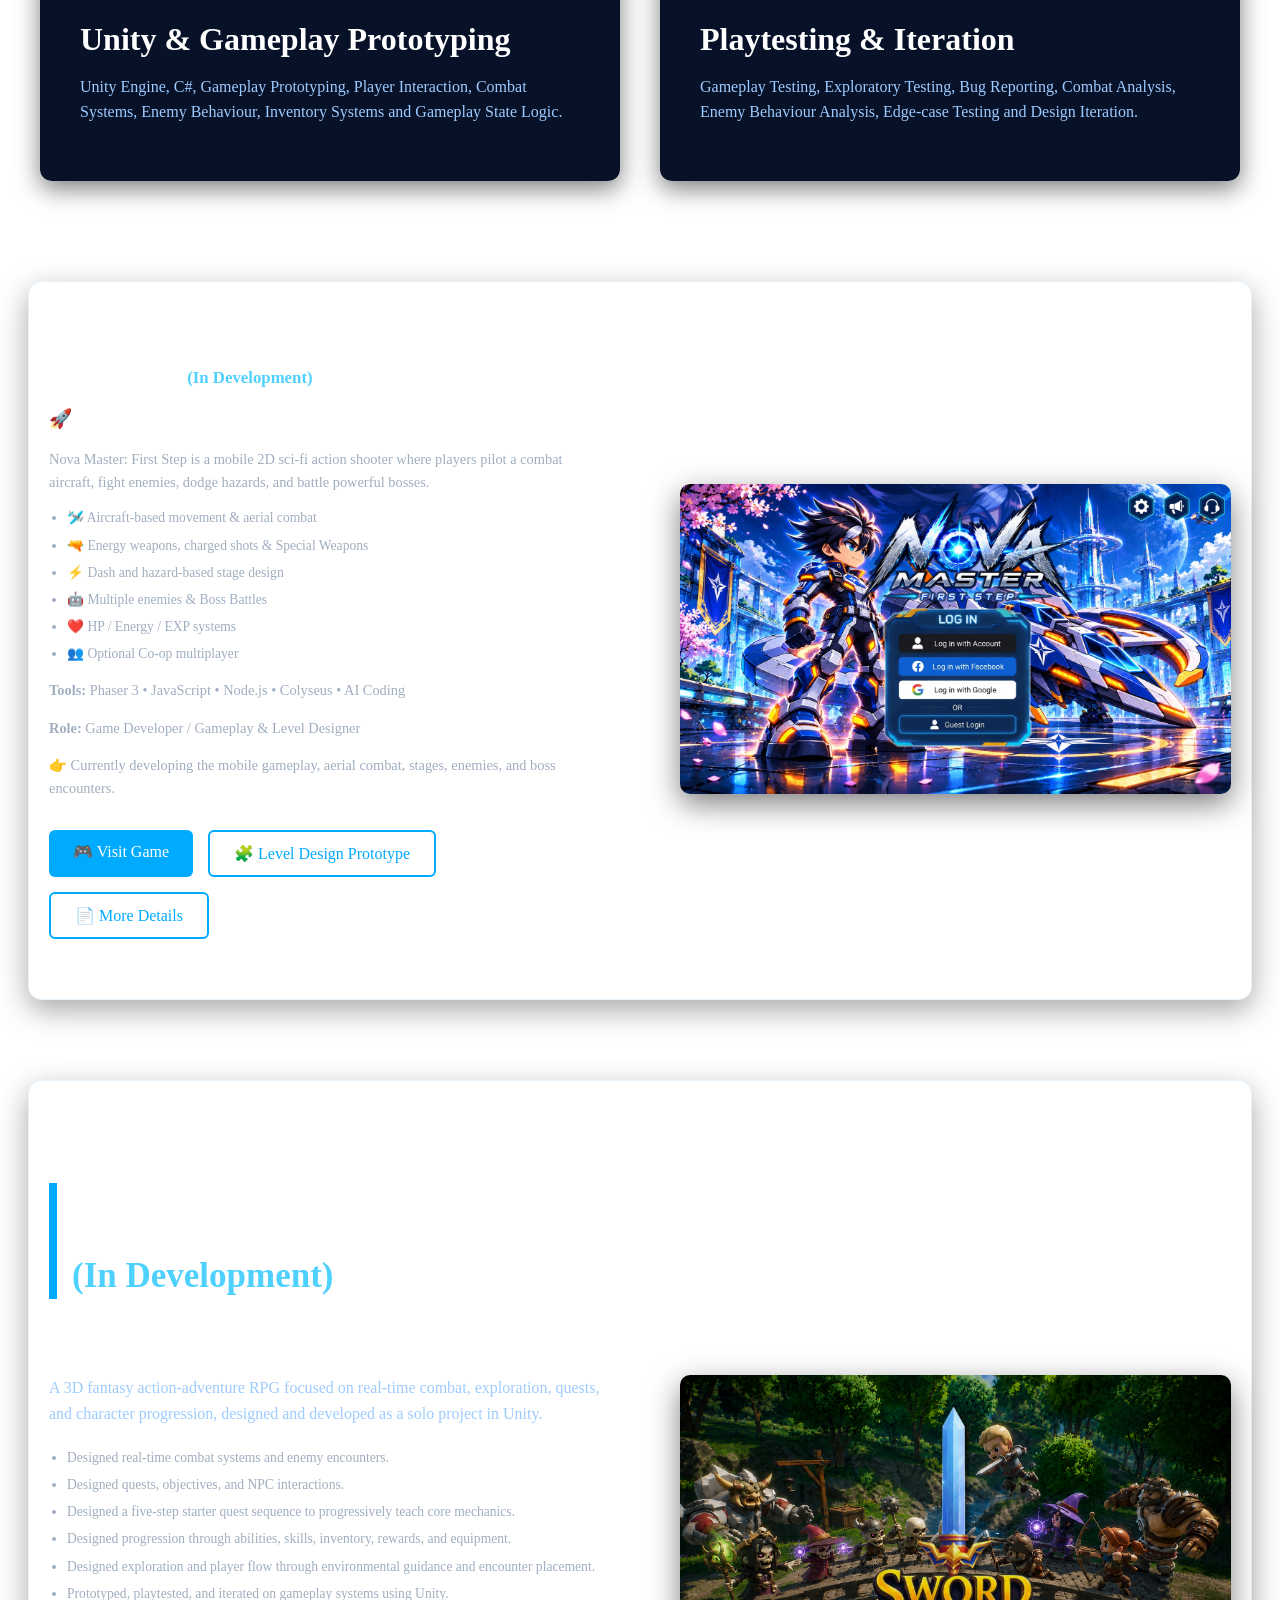
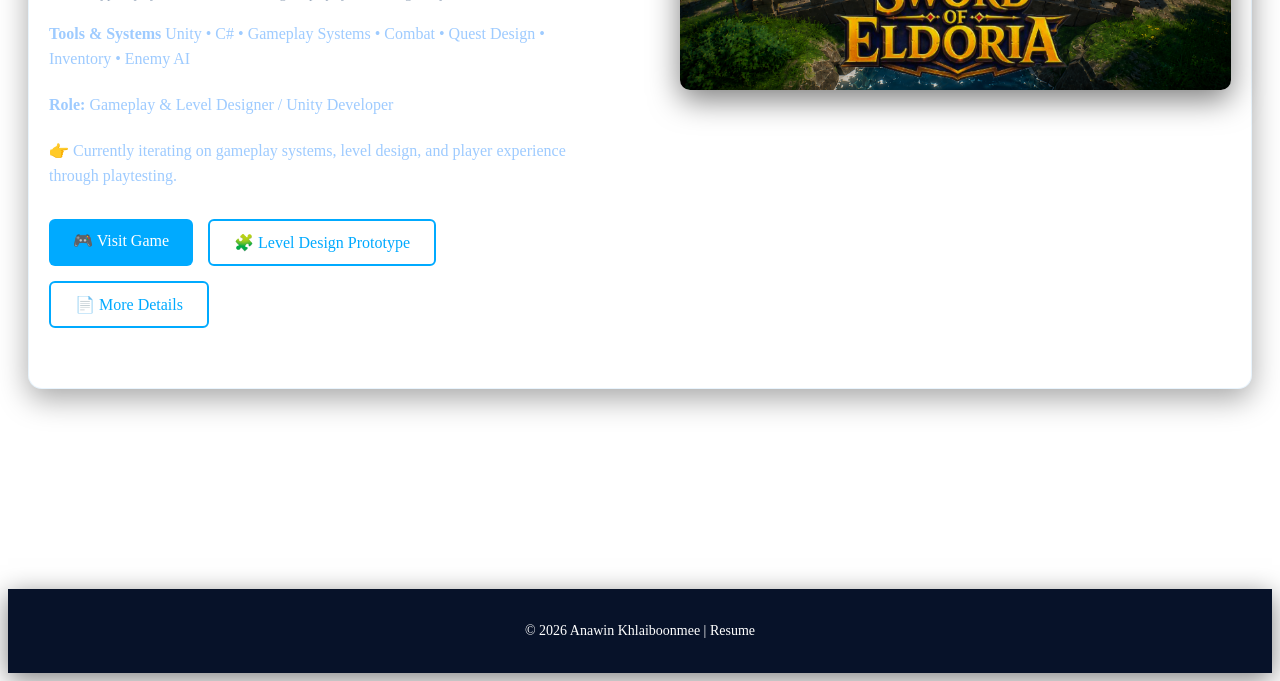
==== commit e3d5ca4d: "Update project game" ====
--- a/index.html
+++ b/index.html
@@ -165,41 +165,44 @@
 <div class="project-container">
 
 <!-- LEFT SIDE -->
-<div class="project-left">
-
-  <h2 class="project-title">
-    Nova Master
-    <span style="font-size:0.7em; color:#4fd1ff;">
-      <br>(In Development)
-    </span>
-  </h2>
-
-<h3>Gameplay & Level Design — Solo Project</h3>
-
-  <p>
-    A 2D sci-fi action platformer inspired by Mega Man X and Iron Man, combining futuristic armored character design, fast-paced combat, and energy-based weapons.
-  </p>
-
-  <ul class="project0-features">
-    <li>Developed player movement, platforming, and combat mechanics.</li>
-    <li>Designed energy weapons, charged shots, and character animations.</li>
-    <li>Created futuristic stages and multi-level environments.</li>
-    <li>Designed inventory, equipment, and item systems.</li>
-  </ul>
+<div class="project0-info">
+    <h2>
+      Nova Master
+      <span style="font-size:0.7em; color:#4fd1ff;">(In Development)</span>
+    </h2>
+
+    <h3>🚀 2D Sci-Fi Side-Scrolling Action Shooter — Mobile Version</h3>
 
     <p>
-    <strong>Tools & Systems</strong>
-    Gameplay Programming • Combat Systems • Level Design •
-    Character Animation • Enemy AI • Inventory Systems • AI Tools
+      Nova Master: First Step is a mobile 2D sci-fi action shooter where
+      players pilot a combat aircraft, fight enemies, dodge hazards,
+      and battle powerful bosses.
     </p>
 
-  <p>
-    <strong>Role:</strong> Game Developer / Gameplay & Level Designer
-  </p>
-
-  <p>
-    👉 Currently developing core gameplay systems and refining level design.
-  </p>
+    <ul class="project0-features">
+      <li>🛩️ Aircraft-based movement & aerial combat</li>
+      <li>🔫 Energy weapons, charged shots & Special Weapons</li>
+      <li>⚡ Dash and hazard-based stage design</li>
+      <li>🤖 Multiple enemies & Boss Battles</li>
+      <li>❤️ HP / Energy / EXP systems</li>
+      <li>👥 Optional Co-op multiplayer</li>
+    </ul>
+
+    <p>
+      <strong>Tools:</strong>
+      Phaser 3 • JavaScript • Node.js • Colyseus • AI Coding
+    </p>
+
+    <p>
+      <strong>Role:</strong>
+      Game Developer / Gameplay & Level Designer
+    </p>
+
+    <p>
+      👉 Currently developing the mobile gameplay, aerial combat,
+      stages, enemies, and boss encounters.
+    </p>
+
 
     <div class="project-buttons showcase-buttons">
 
